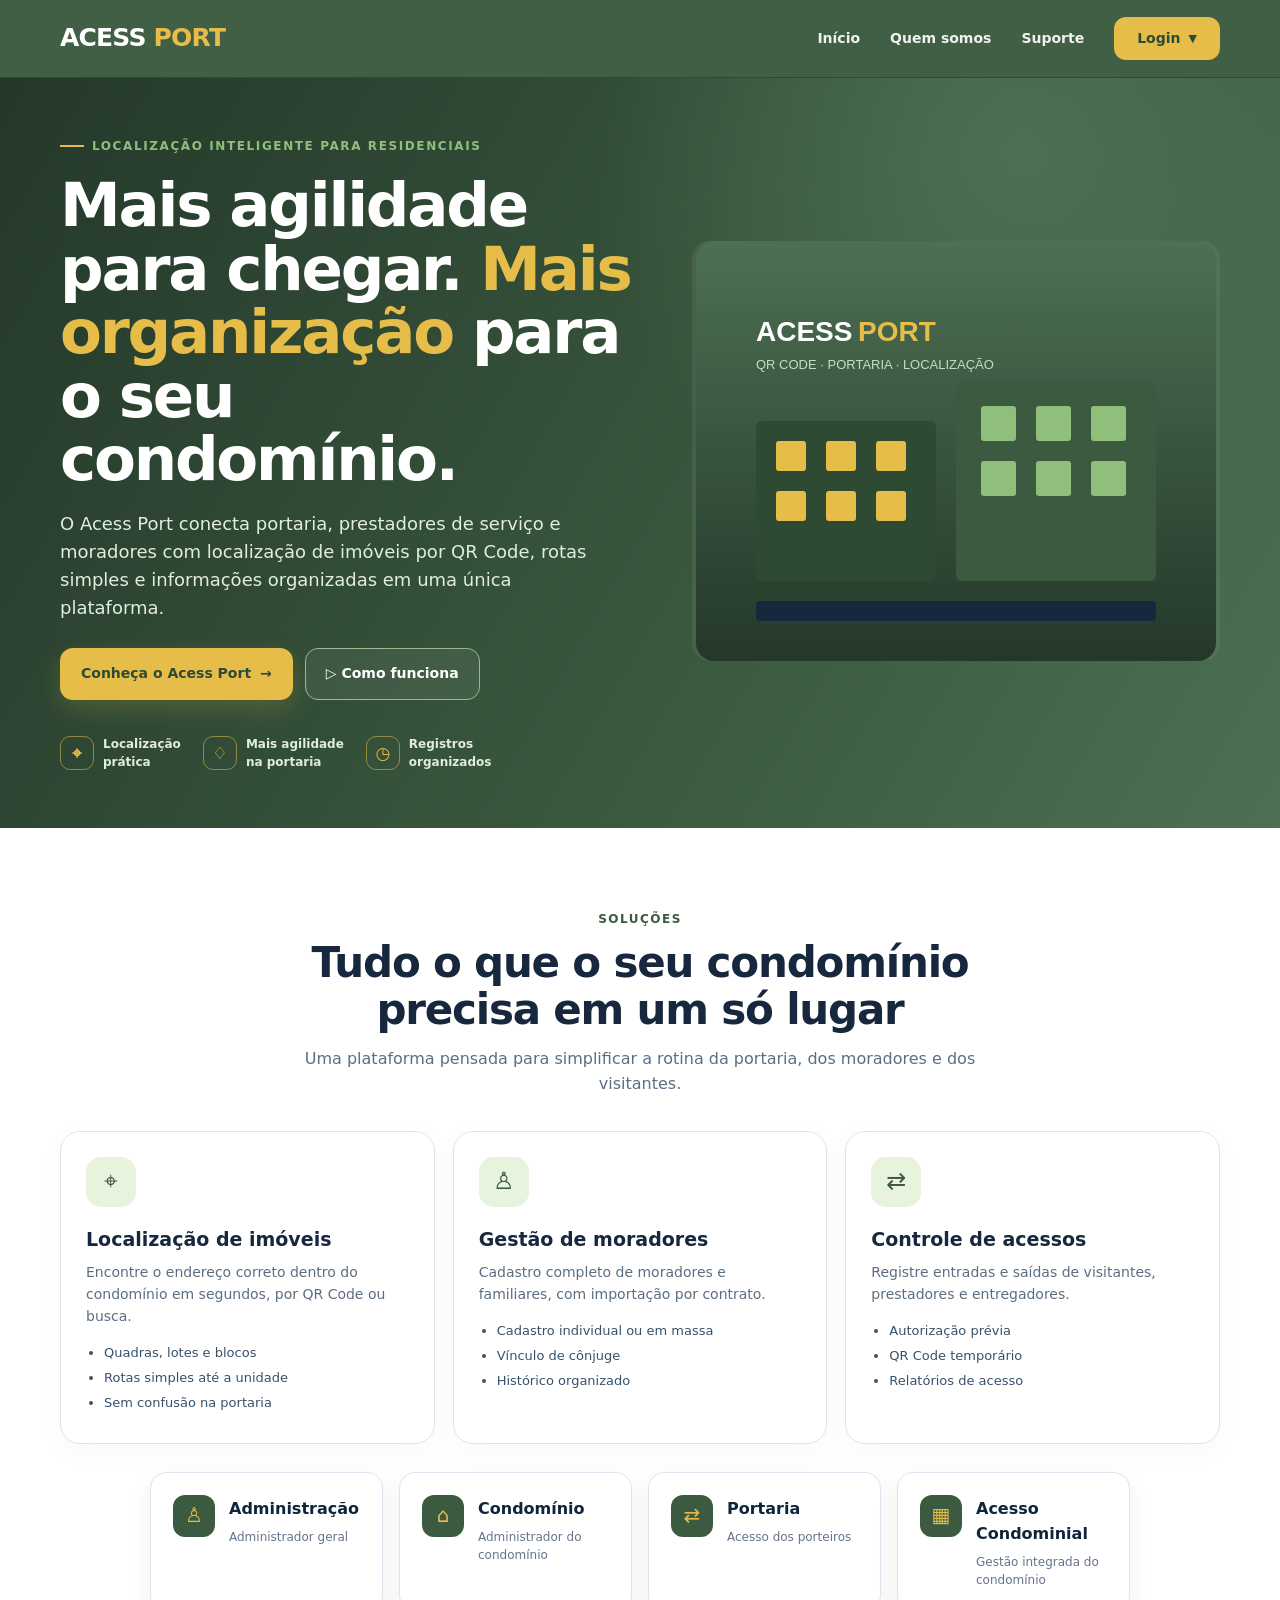
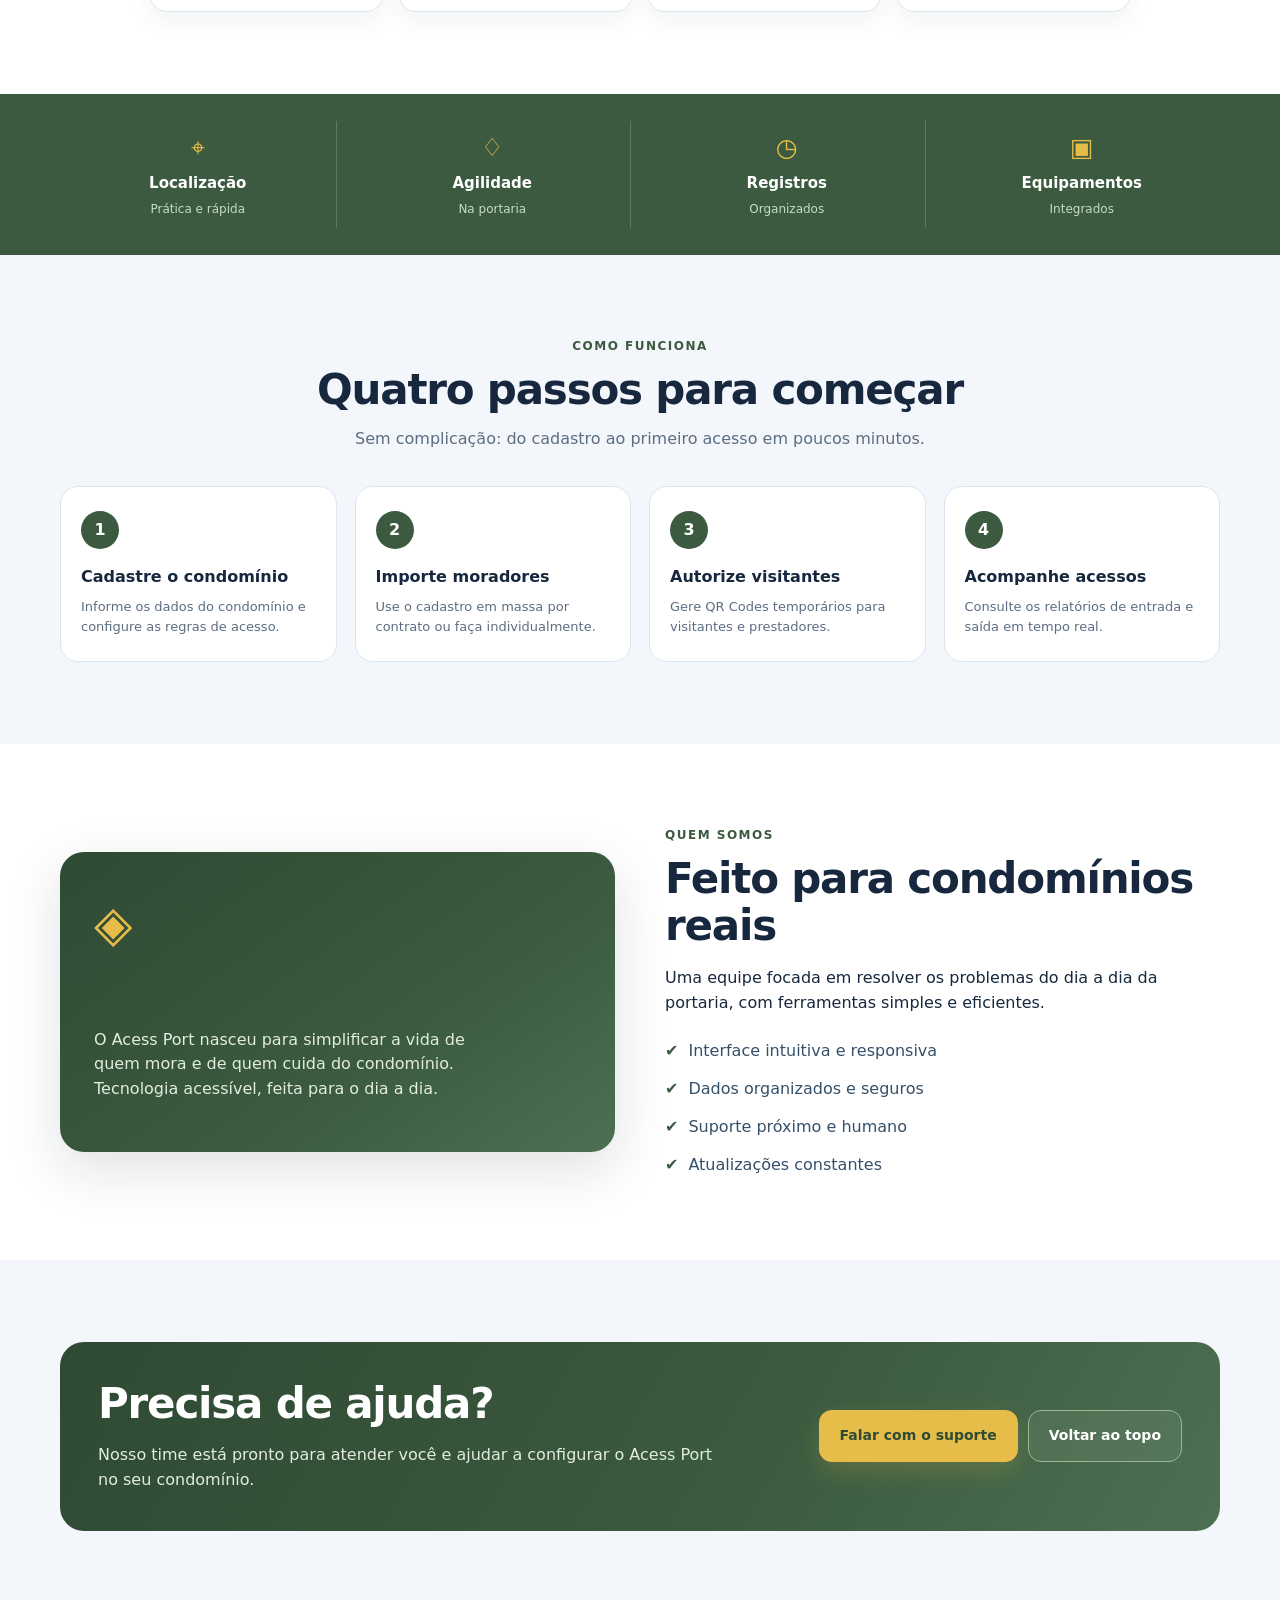
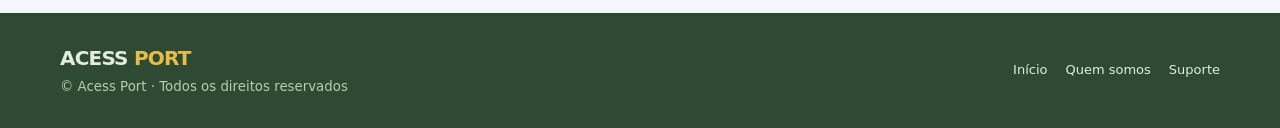
==== index.html @ 35e5c5c4 "Add index.html for Acess Port website This commit adds a new HTML file for the Acess Port website, i" ====
<!doctype html>
<html lang="pt-BR">
<head>
<meta charset="utf-8">
<meta name="viewport" content="width=device-width, initial-scale=1">
<meta name="theme-color" content="#3b5a3f">
<meta name="description" content="Acess Port — localização inteligente para condomínios e residenciais. QR Code, portaria, localização de imóveis e relatórios de acesso.">
<title>Acess Port | Localização inteligente para condomínios</title>
<style>
:root{
  --shell:#3b5a3f;
  --shell-2:#2f4a33;
  --shell-3:#4d7052;
  --shell-soft:#c8dcc0;
  --gold:#e7bd4a;
  --gold-hover:#d4a832;
  --accent:#8fbf7a;
  --ink:#17283e;
  --muted:#5c6e82;
  --line:#dce5ef;
  --paper:#f3f6fb;
  --white:#fff;
  --shadow:0 18px 55px rgba(6,26,47,.13);
}
*{box-sizing:border-box}
html{scroll-behavior:smooth;scroll-padding-top:88px}
body{margin:0;font-family:Inter,ui-sans-serif,system-ui,-apple-system,BlinkMacSystemFont,"Segoe UI",sans-serif;color:var(--ink);background:#fff;line-height:1.55}
a{color:inherit;text-decoration:none}
.wrap{width:min(1160px,calc(100% - 40px));margin:auto}

/* TOPBAR */
.topbar{height:78px;position:sticky;top:0;z-index:20;background:rgba(59,90,63,.97);backdrop-filter:blur(12px);color:#fff;border-bottom:1px solid var(--shell-2)}
.nav{height:100%;display:flex;align-items:center;justify-content:space-between;gap:24px}
.brand{font-size:25px;font-weight:900;letter-spacing:-.8px;white-space:nowrap}
.brand span{color:var(--gold)}
.navlinks{display:flex;align-items:center;gap:30px;font-size:14px;font-weight:700}
.navlinks a{opacity:.92}
.navlinks a:hover{color:var(--gold)}
.navlinks .login{background:var(--gold);color:var(--shell-2);padding:11px 23px;border-radius:12px;opacity:1;border:0;cursor:pointer;font:inherit;font-weight:800}
.navlinks .login:hover{background:var(--gold-hover)}
.menu-toggle{display:none;background:transparent;border:1px solid #ffffff55;color:#fff;border-radius:10px;padding:8px 12px;font-size:20px}

/* HERO */
.hero{background:radial-gradient(circle at 80% 10%,#4d7052 0,transparent 35%),linear-gradient(120deg,#24382a,var(--shell) 62%,#4d7052);color:#fff;overflow:hidden;position:relative}
.hero-grid{min-height:590px;display:grid;grid-template-columns:1fr .9fr;align-items:center;gap:46px;padding-top:52px;padding-bottom:56px}
.eyebrow{display:inline-flex;align-items:center;gap:8px;color:var(--accent);font-weight:800;font-size:12px;letter-spacing:1.6px;text-transform:uppercase}
.eyebrow:before{content:"";width:24px;height:2px;background:var(--gold)}
h1{font-size:clamp(38px,5vw,61px);line-height:1.04;letter-spacing:-2.2px;margin:18px 0 20px;max-width:650px}
h1 em{font-style:normal;color:var(--gold)}
.hero p{font-size:18px;color:#e2eddd;max-width:540px;margin:0 0 26px}
.actions{display:flex;gap:12px;flex-wrap:wrap}
.btn{display:inline-flex;align-items:center;justify-content:center;gap:9px;border-radius:13px;padding:14px 20px;font-weight:800;font-size:14px;border:1px solid transparent;transition:.2s}
.btn:hover{transform:translateY(-2px)}
.btn-gold{background:var(--gold);color:var(--shell-2);box-shadow:0 9px 24px #e7bd4a30}
.btn-gold:hover{background:var(--gold-hover)}
.btn-outline{border-color:#9bb890;color:#fff;background:#ffffff10}
.btn-outline:hover{background:#ffffff20}
.hero-points{display:flex;gap:22px;margin-top:35px;flex-wrap:wrap}
.point{display:flex;align-items:center;gap:9px;color:#e2eddd;font-size:12px;font-weight:650}
.point-icon{width:34px;height:34px;display:grid;place-items:center;border:1px solid #e7bd4a88;border-radius:10px;color:var(--gold);font-size:17px}
.hero-art{position:relative}
.preview-frame{border:0;padding:0;border-radius:18px;background:#ffffff10;overflow:hidden;display:grid;place-items:center;min-height:420px}
.preview-frame svg{width:100%;max-width:520px;height:auto;display:block}

/* SEÇÕES */
.section{padding:82px 0}
.section-soft{background:var(--paper)}
.section-head{max-width:690px;margin-bottom:34px}
.section-head.center{text-align:center;margin-left:auto;margin-right:auto}
.kicker{font-size:12px;letter-spacing:1.5px;text-transform:uppercase;font-weight:850;color:var(--shell)}
h2{font-size:clamp(29px,3.5vw,42px);line-height:1.13;letter-spacing:-1.2px;margin:10px 0 14px}
.section-head p{color:var(--muted);font-size:16px;margin:0}

/* SOLUÇÕES */
.solutions{display:grid;grid-template-columns:repeat(3,1fr);gap:18px}
.solution{border:1px solid var(--line);background:#fff;border-radius:20px;padding:25px;box-shadow:0 8px 28px #112e4b08;transition:.2s}
.solution:hover{transform:translateY(-4px);box-shadow:0 18px 55px #3b5a3f26}
.solution-icon{height:50px;width:50px;border-radius:15px;background:#e7f3dc;color:var(--shell);display:grid;place-items:center;font-size:24px;margin-bottom:18px}
.solution h3{font-size:19px;margin:0 0 8px}
.solution p{font-size:14px;color:var(--muted);margin:0}
.solution ul{padding-left:18px;margin:15px 0 0;color:#38516a;font-size:13px}
.solution li{margin:5px 0}

/* FAIXA */
.band{background:var(--shell);color:#fff;padding:27px 0}
.band-grid{display:grid;grid-template-columns:repeat(4,1fr);gap:18px}
.band-item{text-align:center;padding:8px 12px;border-right:1px solid #ffffff30}
.band-item:last-child{border:0}
.band-item strong{display:block;font-size:15px;margin-top:5px}
.band-item span{font-size:12px;color:var(--shell-soft)}
.band-icon{font-size:25px;color:var(--gold)}

/* PASSOS */
.steps{display:grid;grid-template-columns:repeat(4,1fr);gap:18px}
.step{position:relative;padding:24px 20px;border:1px solid var(--line);border-radius:18px;background:#fff}
.num{height:38px;width:38px;border-radius:50%;display:grid;place-items:center;background:var(--shell);color:#fff;font-weight:900;margin-bottom:16px}
.step h3{font-size:16px;margin:0 0 7px}
.step p{font-size:13px;color:var(--muted);margin:0}

/* QUEM SOMOS */
.about-grid{display:grid;grid-template-columns:1fr 1fr;align-items:center;gap:50px}
.about-panel{border-radius:24px;padding:34px;background:linear-gradient(145deg,var(--shell-2),var(--shell) 60%,#4d7052);color:#fff;min-height:300px;display:flex;flex-direction:column;justify-content:space-between;box-shadow:var(--shadow)}
.about-panel .bigmark{font-size:50px;color:var(--gold)}
.about-panel p{color:#e2eddd;max-width:420px}
.check-list{list-style:none;padding:0;margin:24px 0 0;display:grid;gap:13px}
.check-list li{display:flex;gap:10px;align-items:flex-start;color:#36506a}
.check{color:var(--shell);font-weight:900}

/* SUPORTE */
.support-box{background:linear-gradient(120deg,var(--shell-2),var(--shell) 60%,#4d7052);border-radius:24px;padding:38px;color:#fff;display:flex;align-items:center;justify-content:space-between;gap:28px}
.support-box h2{margin-top:0}
.support-box p{color:#e2eddd;max-width:630px;margin-bottom:0}
.support-actions{display:flex;gap:10px;flex-wrap:wrap}

/* FOOTER */
.footer{background:var(--shell-2);color:#e2eddd;padding:30px 0}
.footer-inner{display:flex;align-items:center;justify-content:space-between;gap:20px}
.footer small{color:#b9ccb1}
.footer-links{display:flex;gap:18px;font-size:13px}

/* MENU LOGIN */
.nav-login{position:relative;display:flex;align-items:center}
.navlinks .login{display:inline-flex;align-items:center;gap:8px}
.login-caret{font-size:11px;transition:transform .18s ease}
.nav-login.open .login-caret{transform:rotate(180deg)}
.login-menu{display:none;position:absolute;top:calc(100% + 12px);right:0;width:250px;padding:8px;background:#fff;border:1px solid #dce5ef;border-radius:14px;box-shadow:0 18px 45px rgba(0,0,0,.2);z-index:1000}
.nav-login.open .login-menu{display:block}
.login-menu a{display:flex;align-items:center;gap:12px;padding:13px 12px;border-radius:9px;color:#10243a!important;opacity:1!important;white-space:nowrap}
.login-menu a:hover{background:#eef3ea;color:var(--shell)!important}
.login-menu .menu-symbol{display:inline-flex;align-items:center;justify-content:center;width:32px;height:32px;flex:0 0 32px;border-radius:9px;background:var(--shell);color:var(--gold);font-size:16px}
.login-menu small{display:block;color:#68788b;font-size:11px;font-weight:500;margin-top:2px}

/* OPÇÕES DE ACESSO */
.access-options{display:grid;grid-template-columns:repeat(4,minmax(0,1fr));gap:16px;margin:28px auto 0;max-width:980px;text-align:left}
.access-option{display:flex;align-items:flex-start;gap:14px;padding:22px;border:1px solid #dce5ef;border-radius:16px;background:#fff;box-shadow:0 8px 24px rgba(16,36,58,.06);color:#10243a;transition:transform .18s ease,box-shadow .18s ease}
.access-option:hover{transform:translateY(-3px);box-shadow:0 14px 30px #3b5a3f1f}
.access-option .menu-symbol{display:inline-flex;align-items:center;justify-content:center;width:42px;height:42px;flex:0 0 42px;border-radius:12px;background:var(--shell);color:var(--gold);font-size:20px}
.access-option strong{display:block;font-size:16px;margin:2px 0 6px}
.access-option small{display:block;color:#64748b;line-height:1.5;font-size:12px}

/* RESPONSIVO */
@media(max-width:900px){
  .hero-grid{grid-template-columns:1fr .8fr;gap:24px}
  .hero-points{gap:12px}
  .solutions{grid-template-columns:repeat(2,1fr)}
  .steps{grid-template-columns:repeat(2,1fr)}
  .about-grid{gap:25px}
  .band-grid{grid-template-columns:repeat(2,1fr)}
  .band-item:nth-child(2){border:0}
  .access-options{grid-template-columns:repeat(2,minmax(0,1fr))}
}
@media(max-width:760px){
  .nav-login{width:100%;display:block}
  .navlinks .login{width:100%;justify-content:space-between}
  .login-menu{position:static;width:100%;margin-top:8px;box-shadow:none}
  .access-options{grid-template-columns:1fr}
  .access-option{padding:17px}
}
@media(max-width:680px){
  .wrap{width:min(100% - 28px,1160px)}
  .topbar{height:68px}
  .brand{font-size:22px}
  .menu-toggle{display:block}
  .navlinks{display:none;position:absolute;left:0;right:0;top:68px;padding:18px 20px 22px;background:var(--shell-2);flex-direction:column;align-items:stretch;gap:0;border-top:1px solid #ffffff20}
  .navlinks.open{display:flex}
  .navlinks a{padding:13px 8px}
  .navlinks .login{text-align:center;margin-top:8px}
  .hero-grid{grid-template-columns:1fr;padding-top:52px;padding-bottom:42px}
  .hero h1{font-size:42px;letter-spacing:-1.5px}
  .hero p{font-size:16px}
  .hero-art{margin:6px 10px 0}
  .preview-frame{min-height:280px}
  .section{padding:58px 0}
  .solutions,.steps,.about-grid{grid-template-columns:1fr}
  .band-grid{gap:12px}
  .band-item{border-right:0;border-bottom:1px solid #ffffff25;padding-bottom:16px}
  .band-item:nth-child(3),.band-item:nth-child(4){border-bottom:0}
  .support-box{padding:27px;align-items:flex-start;flex-direction:column}
  .footer-inner{align-items:flex-start;flex-direction:column}
  .actions .btn{width:100%}
}
</style>
</head>
<body>

<header class="topbar">
  <div class="wrap nav">
    <a class="brand" href="#inicio" aria-label="Acess Port início">ACESS <span>PORT</span></a>
    <button class="menu-toggle" aria-label="Abrir menu" aria-expanded="false" id="menuToggle">☰</button>
    <nav class="navlinks" id="navLinks">
      <a href="#inicio">Início</a>
      <a href="#quem-somos">Quem somos</a>
      <a href="#suporte">Suporte</a>
      <div class="nav-login" id="navLogin">
        <button class="login" type="button" id="loginToggle" aria-expanded="false" aria-controls="loginMenu">Login <span class="login-caret">▼</span></button>
        <div class="login-menu" id="loginMenu">
          <a href="login.html?perfil=admin">
            <span class="menu-symbol">♙</span>
            <span><strong>Administração</strong><small>Administrador geral</small></span>
          </a>
          <a href="login.html?perfil=condominio">
            <span class="menu-symbol">⌂</span>
            <span><strong>Condomínio</strong><small>Administrador do condomínio</small></span>
          </a>
          <a href="login.html?perfil=portaria">
            <span class="menu-symbol">⇄</span>
            <span><strong>Portaria</strong><small>Acesso dos porteiros</small></span>
          </a>
          <a href="login.html?perfil=integrado">
            <span class="menu-symbol">▦</span>
            <span><strong>Acesso Condominial</strong><small>Gestão integrada do condomínio</small></span>
          </a>
        </div>
      </div>
    </nav>
  </div>
</header>

<main>
<section class="hero" id="inicio">
  <div class="wrap hero-grid">
    <div>
      <div class="eyebrow">Localização inteligente para residenciais</div>
      <h1>Mais agilidade para chegar. <em>Mais organização</em> para o seu condomínio.</h1>
      <p>O Acess Port conecta portaria, prestadores de serviço e moradores com localização de imóveis por QR Code, rotas simples e informações organizadas em uma única plataforma.</p>
      <div class="actions">
        <a class="btn btn-gold" href="#solucoes">Conheça o Acess Port <span>→</span></a>
        <a class="btn btn-outline" href="#como-funciona">▷ Como funciona</a>
      </div>
      <div class="hero-points">
        <div class="point"><span class="point-icon">⌖</span><span>Localização<br>prática</span></div>
        <div class="point"><span class="point-icon">♢</span><span>Mais agilidade<br>na portaria</span></div>
        <div class="point"><span class="point-icon">◷</span><span>Registros<br>organizados</span></div>
      </div>
    </div>
    <div class="hero-art">
      <div class="preview-frame">
        <!-- Placeholder SVG: substitua por sua imagem base64 se quiser -->
        <svg viewBox="0 0 520 420" xmlns="http://www.w3.org/2000/svg" role="img" aria-label="Ilustração Acess Port">
          <defs>
            <linearGradient id="bg" x1="0" y1="0" x2="0" y2="1">
              <stop offset="0" stop-color="#4d7052"/>
              <stop offset="1" stop-color="#24382a"/>
            </linearGradient>
          </defs>
          <rect width="520" height="420" fill="url(#bg)" rx="18"/>
          <rect x="60" y="180" width="180" height="160" fill="#2f4a33" rx="6"/>
          <rect x="260" y="140" width="200" height="200" fill="#3b5a3f" rx="6"/>
          <g fill="#e7bd4a">
            <rect x="80" y="200" width="30" height="30" rx="3"/>
            <rect x="130" y="200" width="30" height="30" rx="3"/>
            <rect x="180" y="200" width="30" height="30" rx="3"/>
            <rect x="80" y="250" width="30" height="30" rx="3"/>
            <rect x="130" y="250" width="30" height="30" rx="3"/>
            <rect x="180" y="250" width="30" height="30" rx="3"/>
          </g>
          <g fill="#8fbf7a">
            <rect x="285" y="165" width="35" height="35" rx="3"/>
            <rect x="340" y="165" width="35" height="35" rx="3"/>
            <rect x="395" y="165" width="35" height="35" rx="3"/>
            <rect x="285" y="220" width="35" height="35" rx="3"/>
            <rect x="340" y="220" width="35" height="35" rx="3"/>
            <rect x="395" y="220" width="35" height="35" rx="3"/>
          </g>
          <rect x="60" y="360" width="400" height="20" fill="#17283e" rx="4"/>
          <text x="60" y="100" font-family="Arial,sans-serif" font-size="28" font-weight="900" fill="#fff">ACESS</text>
          <text x="162" y="100" font-family="Arial,sans-serif" font-size="28" font-weight="900" fill="#e7bd4a">PORT</text>
          <text x="60" y="128" font-family="Arial,sans-serif" font-size="13" fill="#c8dcc0">QR CODE · PORTARIA · LOCALIZAÇÃO</text>
        </svg>
      </div>
    </div>
  </div>
</section>

<section class="section" id="solucoes">
  <div class="wrap">
    <div class="section-head center">
      <div class="kicker">Soluções</div>
      <h2>Tudo o que o seu condomínio precisa em um só lugar</h2>
      <p>Uma plataforma pensada para simplificar a rotina da portaria, dos moradores e dos visitantes.</p>
    </div>
    <div class="solutions">
      <div class="solution">
        <div class="solution-icon">⌖</div>
        <h3>Localização de imóveis</h3>
        <p>Encontre o endereço correto dentro do condomínio em segundos, por QR Code ou busca.</p>
        <ul>
          <li>Quadras, lotes e blocos</li>
          <li>Rotas simples até a unidade</li>
          <li>Sem confusão na portaria</li>
        </ul>
      </div>
      <div class="solution">
        <div class="solution-icon">♙</div>
        <h3>Gestão de moradores</h3>
        <p>Cadastro completo de moradores e familiares, com importação por contrato.</p>
        <ul>
          <li>Cadastro individual ou em massa</li>
          <li>Vínculo de cônjuge</li>
          <li>Histórico organizado</li>
        </ul>
      </div>
      <div class="solution">
        <div class="solution-icon">⇄</div>
        <h3>Controle de acessos</h3>
        <p>Registre entradas e saídas de visitantes, prestadores e entregadores.</p>
        <ul>
          <li>Autorização prévia</li>
          <li>QR Code temporário</li>
          <li>Relatórios de acesso</li>
        </ul>
      </div>
    </div>
    <div class="access-options">
      <a class="access-option" href="login.html?perfil=admin">
        <span class="menu-symbol">♙</span>
        <span><strong>Administração</strong><small>Administrador geral</small></span>
      </a>
      <a class="access-option" href="login.html?perfil=condominio">
        <span class="menu-symbol">⌂</span>
        <span><strong>Condomínio</strong><small>Administrador do condomínio</small></span>
      </a>
      <a class="access-option" href="login.html?perfil=portaria">
        <span class="menu-symbol">⇄</span>
        <span><strong>Portaria</strong><small>Acesso dos porteiros</small></span>
      </a>
      <a class="access-option" href="login.html?perfil=integrado">
        <span class="menu-symbol">▦</span>
        <span><strong>Acesso Condominial</strong><small>Gestão integrada do condomínio</small></span>
      </a>
    </div>
  </div>
</section>

<section class="band">
  <div class="wrap band-grid">
    <div class="band-item"><div class="band-icon">⌖</div><strong>Localização</strong><span>Prática e rápida</span></div>
    <div class="band-item"><div class="band-icon">♢</div><strong>Agilidade</strong><span>Na portaria</span></div>
    <div class="band-item"><div class="band-icon">◷</div><strong>Registros</strong><span>Organizados</span></div>
    <div class="band-item"><div class="band-icon">▣</div><strong>Equipamentos</strong><span>Integrados</span></div>
  </div>
</section>

<section class="section section-soft" id="como-funciona">
  <div class="wrap">
    <div class="section-head center">
      <div class="kicker">Como funciona</div>
      <h2>Quatro passos para começar</h2>
      <p>Sem complicação: do cadastro ao primeiro acesso em poucos minutos.</p>
    </div>
    <div class="steps">
      <div class="step"><div class="num">1</div><h3>Cadastre o condomínio</h3><p>Informe os dados do condomínio e configure as regras de acesso.</p></div>
      <div class="step"><div class="num">2</div><h3>Importe moradores</h3><p>Use o cadastro em massa por contrato ou faça individualmente.</p></div>
      <div class="step"><div class="num">3</div><h3>Autorize visitantes</h3><p>Gere QR Codes temporários para visitantes e prestadores.</p></div>
      <div class="step"><div class="num">4</div><h3>Acompanhe acessos</h3><p>Consulte os relatórios de entrada e saída em tempo real.</p></div>
    </div>
  </div>
</section>

<section class="section" id="quem-somos">
  <div class="wrap about-grid">
    <div class="about-panel">
      <div class="bigmark">◈</div>
      <p>O Acess Port nasceu para simplificar a vida de quem mora e de quem cuida do condomínio. Tecnologia acessível, feita para o dia a dia.</p>
    </div>
    <div>
      <div class="kicker">Quem somos</div>
      <h2>Feito para condomínios reais</h2>
      <p class="muted">Uma equipe focada em resolver os problemas do dia a dia da portaria, com ferramentas simples e eficientes.</p>
      <ul class="check-list">
        <li><span class="check">✔</span> Interface intuitiva e responsiva</li>
        <li><span class="check">✔</span> Dados organizados e seguros</li>
        <li><span class="check">✔</span> Suporte próximo e humano</li>
        <li><span class="check">✔</span> Atualizações constantes</li>
      </ul>
    </div>
  </div>
</section>

<section class="section section-soft" id="suporte">
  <div class="wrap">
    <div class="support-box">
      <div>
        <h2>Precisa de ajuda?</h2>
        <p>Nosso time está pronto para atender você e ajudar a configurar o Acess Port no seu condomínio.</p>
      </div>
      <div class="support-actions">
        <a class="btn btn-gold" href="mailto:suporte@acessport.com.br">Falar com o suporte</a>
        <a class="btn btn-outline" href="#inicio">Voltar ao topo</a>
      </div>
    </div>
  </div>
</section>
</main>

<footer class="footer">
  <div class="wrap footer-inner">
    <div>
      <div class="brand" style="font-size:20px">ACESS <span>PORT</span></div>
      <small>© Acess Port · Todos os direitos reservados</small>
    </div>
    <div class="footer-links">
      <a href="#inicio">Início</a>
      <a href="#quem-somos">Quem somos</a>
      <a href="#suporte">Suporte</a>
    </div>
  </div>
</footer>

<script>
/* Menu mobile */
const menuToggle = document.getElementById("menuToggle");
const navLinks = document.getElementById("navLinks");
menuToggle.addEventListener("click", () => {
  const open = navLinks.classList.toggle("open");
  menuToggle.setAttribute("aria-expanded", String(open));
});

/* Dropdown Login */
const navLogin = document.getElementById("navLogin");
const loginToggle = document.getElementById("loginToggle");
loginToggle.addEventListener("click", (e) => {
  e.stopPropagation();
  const open = navLogin.classList.toggle("open");
  loginToggle.setAttribute("aria-expanded", String(open));
});
document.addEventListener("click", (e) => {
  if (!navLogin.contains(e.target)) {
    navLogin.classList.remove("open");
    loginToggle.setAttribute("aria-expanded", "false");
  }
});
</script>
</body>
</html>
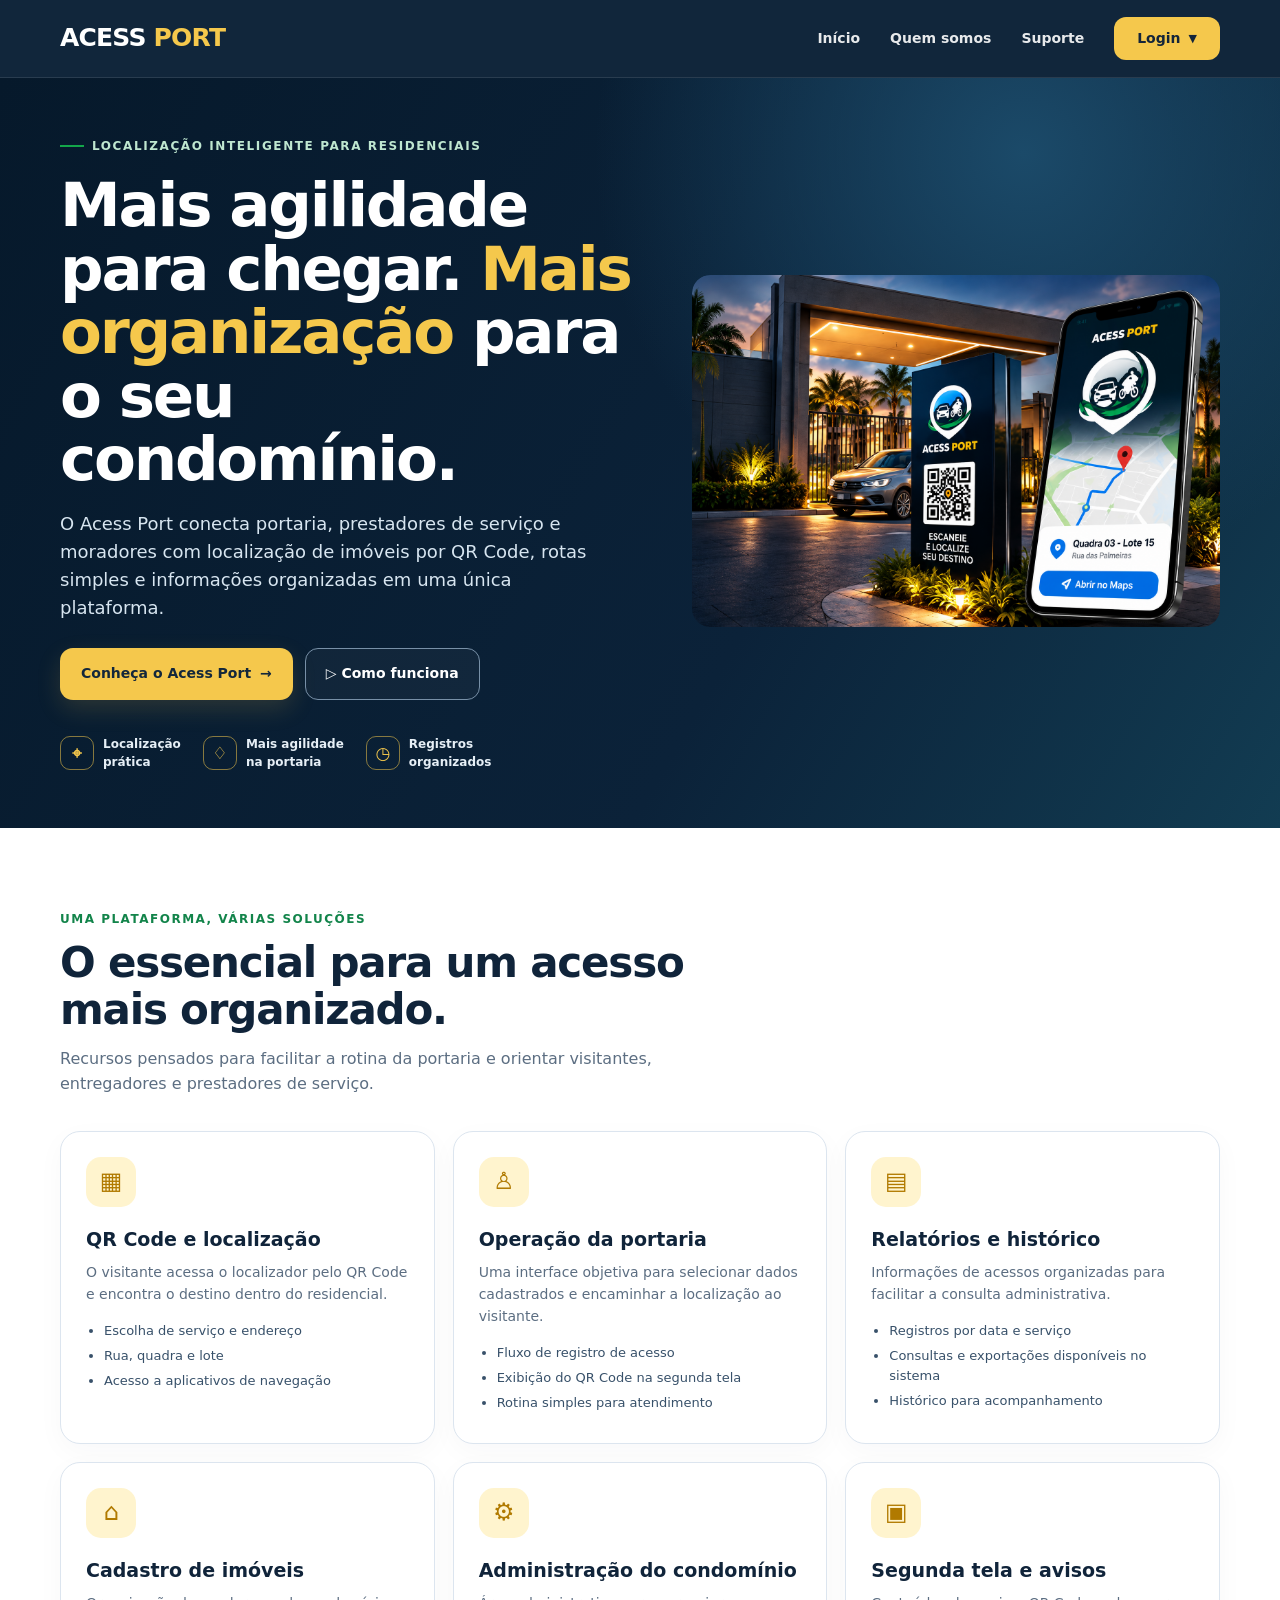
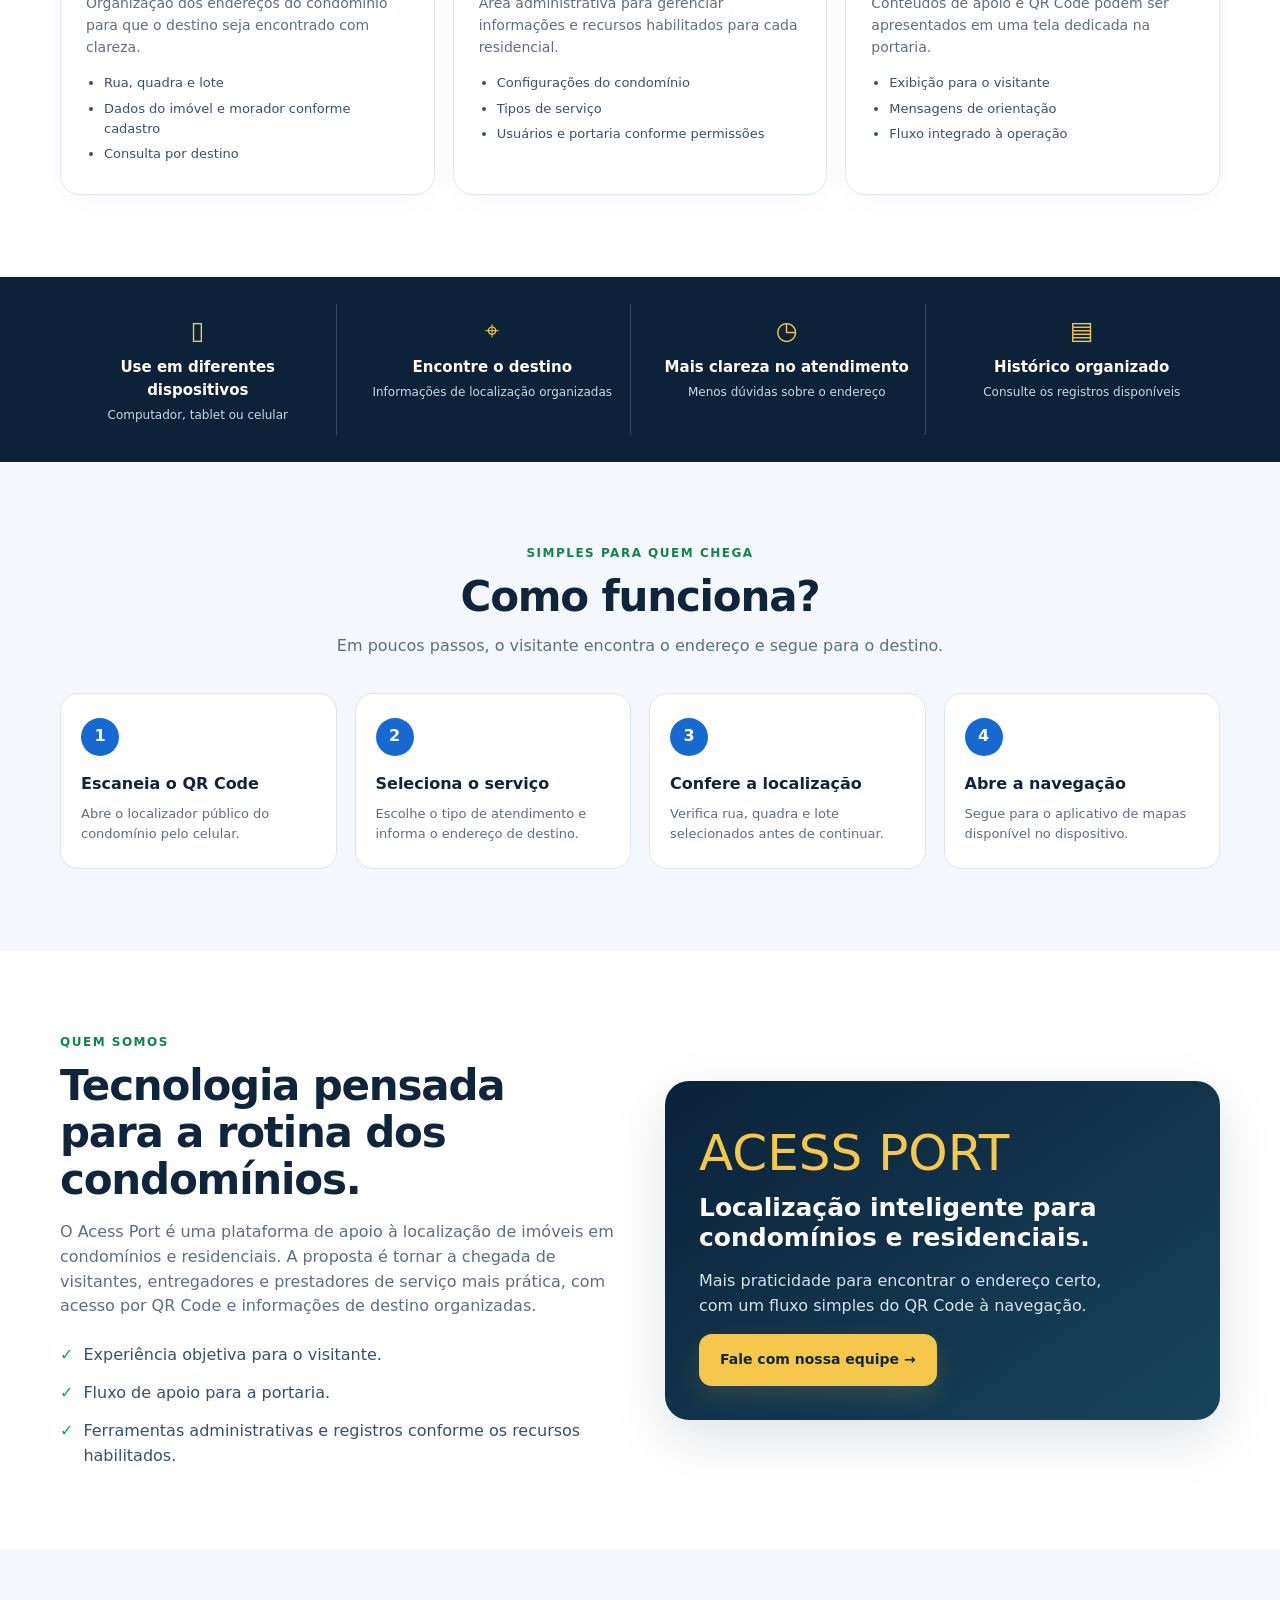
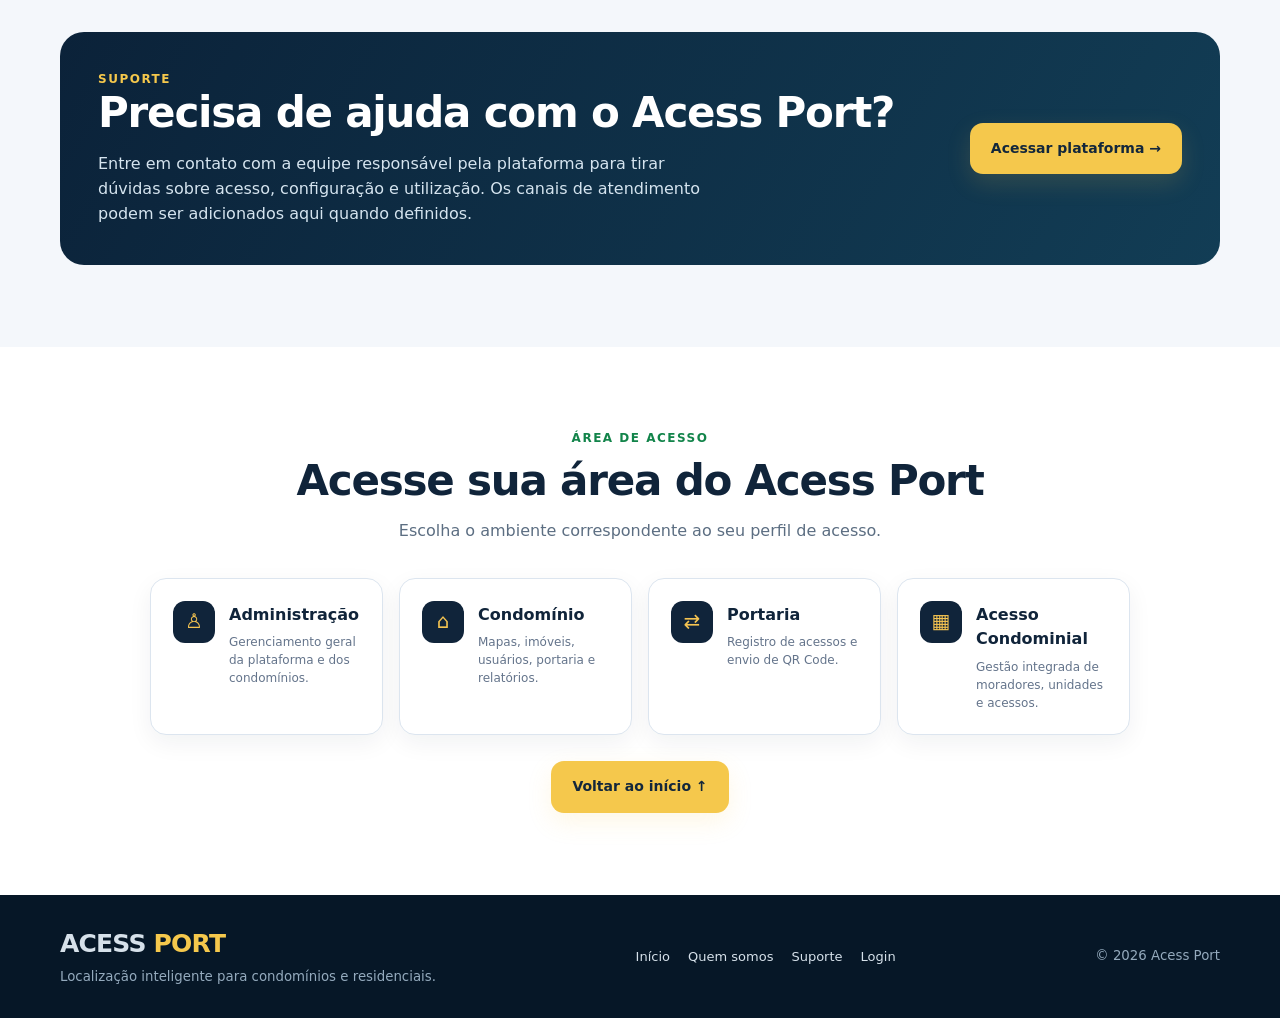
==== commit 58e671a2: "Update index.html" ====
--- a/index.html
+++ b/index.html
@@ -1,435 +1,53 @@
 <!doctype html>
 <html lang="pt-BR">
 <head>
-<meta charset="utf-8">
-<meta name="viewport" content="width=device-width, initial-scale=1">
-<meta name="theme-color" content="#3b5a3f">
-<meta name="description" content="Acess Port — localização inteligente para condomínios e residenciais. QR Code, portaria, localização de imóveis e relatórios de acesso.">
+<meta charset="utf-8"><meta name="viewport" content="width=device-width, initial-scale=1">
+<meta name="theme-color" content="#0b2239"><meta name="description" content="Acess Port — localização inteligente para condomínios e residenciais. QR Code, portaria, localização de imóveis e relatórios de acesso.">
 <title>Acess Port | Localização inteligente para condomínios</title>
 <style>
-:root{
-  --shell:#3b5a3f;
-  --shell-2:#2f4a33;
-  --shell-3:#4d7052;
-  --shell-soft:#c8dcc0;
-  --gold:#e7bd4a;
-  --gold-hover:#d4a832;
-  --accent:#8fbf7a;
-  --ink:#17283e;
-  --muted:#5c6e82;
-  --line:#dce5ef;
-  --paper:#f3f6fb;
-  --white:#fff;
-  --shadow:0 18px 55px rgba(6,26,47,.13);
-}
-*{box-sizing:border-box}
-html{scroll-behavior:smooth;scroll-padding-top:88px}
-body{margin:0;font-family:Inter,ui-sans-serif,system-ui,-apple-system,BlinkMacSystemFont,"Segoe UI",sans-serif;color:var(--ink);background:#fff;line-height:1.55}
-a{color:inherit;text-decoration:none}
-.wrap{width:min(1160px,calc(100% - 40px));margin:auto}
+:root{--navy:#0b2239;--navy2:#123652;--blue:#1769d2;--green:#13a64a;--gold:#f5c84c;--ink:#10243a;--muted:#5c6e82;--line:#dce5ef;--paper:#f4f7fb;--white:#fff;--shadow:0 18px 55px rgba(6,26,47,.13)}
+*{box-sizing:border-box}html{scroll-behavior:smooth;scroll-padding-top:88px}body{margin:0;font-family:Inter,ui-sans-serif,system-ui,-apple-system,BlinkMacSystemFont,"Segoe UI",sans-serif;color:var(--ink);background:#fff;line-height:1.55}a{color:inherit;text-decoration:none}.wrap{width:min(1160px,calc(100% - 40px));margin:auto}.topbar{height:78px;position:sticky;top:0;z-index:20;background:rgba(8,30,51,.96);backdrop-filter:blur(12px);color:white;border-bottom:1px solid rgba(255,255,255,.1)}.nav{height:100%;display:flex;align-items:center;justify-content:space-between;gap:24px}.brand{font-size:25px;font-weight:900;letter-spacing:-.8px;white-space:nowrap}.brand span{color:var(--gold)}.navlinks{display:flex;align-items:center;gap:30px;font-size:14px;font-weight:700}.navlinks a{opacity:.9}.navlinks a:hover{color:var(--gold)}.navlinks .login{background:var(--gold);color:#14253a;padding:11px 23px;border-radius:12px;opacity:1}.menu-toggle{display:none;background:transparent;border:1px solid #496178;color:#fff;border-radius:10px;padding:8px 12px;font-size:20px}
+.hero{background:radial-gradient(circle at 80% 10%,#1b4a69 0,transparent 35%),linear-gradient(120deg,#06192b,#0b2239 62%,#123c52);color:white;overflow:hidden;position:relative}.hero-grid{min-height:590px;display:grid;grid-template-columns:1fr .9fr;align-items:center;gap:46px;padding-top:52px;padding-bottom:56px}.eyebrow{display:inline-flex;align-items:center;gap:8px;color:#bfe7d0;font-weight:800;font-size:12px;letter-spacing:1.6px;text-transform:uppercase}.eyebrow:before{content:"";width:24px;height:2px;background:var(--green)}h1{font-size:clamp(38px,5vw,61px);line-height:1.04;letter-spacing:-2.2px;margin:18px 0 20px;max-width:650px}h1 em{font-style:normal;color:var(--gold)}.hero p{font-size:18px;color:#d7e5f0;max-width:540px;margin:0 0 26px}.actions{display:flex;gap:12px;flex-wrap:wrap}.btn{display:inline-flex;align-items:center;justify-content:center;gap:9px;border-radius:13px;padding:14px 20px;font-weight:800;font-size:14px;border:1px solid transparent;transition:.2s}.btn:hover{transform:translateY(-2px)}.btn-gold{background:var(--gold);color:#13273b;box-shadow:0 9px 24px #f5c84c25}.btn-outline{border-color:#7890a7;color:white;background:#ffffff08}.hero-points{display:flex;gap:22px;margin-top:35px;flex-wrap:wrap}.point{display:flex;align-items:center;gap:9px;color:#e6eff6;font-size:12px;font-weight:650}.point-icon{width:34px;height:34px;display:grid;place-items:center;border:1px solid #f5c84c88;border-radius:10px;color:var(--gold);font-size:17px}.hero-art{position:relative}.preview-frame{border:0;padding:0;border-radius:18px;background:transparent;box-shadow:none;transform:none;overflow:hidden}.preview-frame img{width:100%;height:auto;max-height:520px;object-fit:contain;object-position:center;border-radius:18px;display:block}.floating-tag{display:none}.floating-tag b{display:grid;place-items:center;background:#e3f7e9;color:#12853b;width:34px;height:34px;border-radius:10px;font-size:19px}
+.section{padding:82px 0}.section-soft{background:var(--paper)}.section-head{max-width:690px;margin-bottom:34px}.section-head.center{text-align:center;margin-left:auto;margin-right:auto}.kicker{font-size:12px;letter-spacing:1.5px;text-transform:uppercase;font-weight:850;color:#12844a}h2{font-size:clamp(29px,3.5vw,42px);line-height:1.13;letter-spacing:-1.2px;margin:10px 0 14px} .section-head p{color:var(--muted);font-size:16px;margin:0}.solutions{display:grid;grid-template-columns:repeat(3,1fr);gap:18px}.solution{border:1px solid var(--line);background:#fff;border-radius:20px;padding:25px;box-shadow:0 8px 28px #112e4b08;transition:.2s}.solution:hover{transform:translateY(-4px);box-shadow:var(--shadow)}.solution-icon{height:50px;width:50px;border-radius:15px;background:#fff4ce;color:#b17a00;display:grid;place-items:center;font-size:24px;margin-bottom:18px}.solution h3{font-size:19px;margin:0 0 8px}.solution p{font-size:14px;color:var(--muted);margin:0}.solution ul{padding-left:18px;margin:15px 0 0;color:#38516a;font-size:13px}.solution li{margin:5px 0}
+.band{background:var(--navy);color:#fff;padding:27px 0}.band-grid{display:grid;grid-template-columns:repeat(4,1fr);gap:18px}.band-item{text-align:center;padding:8px 12px;border-right:1px solid #ffffff30}.band-item:last-child{border:0}.band-item strong{display:block;font-size:15px;margin-top:5px}.band-item span{font-size:12px;color:#c8d8e5}.band-icon{font-size:25px;color:var(--gold)}
+.steps{display:grid;grid-template-columns:repeat(4,1fr);gap:18px}.step{position:relative;padding:24px 20px;border:1px solid var(--line);border-radius:18px;background:#fff}.num{height:38px;width:38px;border-radius:50%;display:grid;place-items:center;background:var(--blue);color:white;font-weight:900;margin-bottom:16px}.step h3{font-size:16px;margin:0 0 7px}.step p{font-size:13px;color:var(--muted);margin:0}.about-grid{display:grid;grid-template-columns:1fr 1fr;align-items:center;gap:50px}.about-panel{border-radius:24px;padding:34px;background:linear-gradient(145deg,#0b2239,#17455c);color:white;min-height:300px;display:flex;flex-direction:column;justify-content:space-between;box-shadow:var(--shadow)}.about-panel .bigmark{font-size:50px;color:var(--gold)}.about-panel p{color:#d4e2ed;max-width:420px}.check-list{list-style:none;padding:0;margin:24px 0 0;display:grid;gap:13px}.check-list li{display:flex;gap:10px;align-items:flex-start;color:#36506a}.check{color:var(--green);font-weight:900}.support-box{background:linear-gradient(120deg,#0b2239,#123d55);border-radius:24px;padding:38px;color:#fff;display:flex;align-items:center;justify-content:space-between;gap:28px}.support-box h2{margin-top:0}.support-box p{color:#d5e4ef;max-width:630px;margin-bottom:0}.support-actions{display:flex;gap:10px;flex-wrap:wrap}.footer{background:#061727;color:#d6e1ea;padding:30px 0}.footer-inner{display:flex;align-items:center;justify-content:space-between;gap:20px}.footer small{color:#94aabd}.footer-links{display:flex;gap:18px;font-size:13px}
+@media(max-width:900px){.hero-grid{grid-template-columns:1fr .8fr;gap:24px}.preview-frame img{height:auto;max-height:420px}.hero-points{gap:12px}.solutions{grid-template-columns:repeat(2,1fr)}.steps{grid-template-columns:repeat(2,1fr)}.about-grid{gap:25px}.band-grid{grid-template-columns:repeat(2,1fr)}.band-item:nth-child(2){border:0}}
+@media(max-width:680px){.wrap{width:min(100% - 28px,1160px)}.topbar{height:68px}.brand{font-size:22px}.menu-toggle{display:block}.navlinks{display:none;position:absolute;left:0;right:0;top:68px;padding:18px 20px 22px;background:#081e33;flex-direction:column;align-items:stretch;gap:0;border-top:1px solid #ffffff20}.navlinks.open{display:flex}.navlinks a{padding:13px 8px}.navlinks .login{text-align:center;margin-top:8px}.hero-grid{grid-template-columns:1fr;padding-top:52px;padding-bottom:42px}.hero h1{font-size:42px;letter-spacing:-1.5px}.hero p{font-size:16px}.hero-art{margin:6px 10px 0}.preview-frame img{height:auto;max-height:360px;object-position:center}.floating-tag{left:-10px;bottom:15px}.section{padding:58px 0}.solutions,.steps,.about-grid{grid-template-columns:1fr}.band-grid{gap:12px}.band-item{border-right:0;border-bottom:1px solid #ffffff25;padding-bottom:16px}.band-item:nth-child(3),.band-item:nth-child(4){border-bottom:0}.support-box{padding:27px;align-items:flex-start;flex-direction:column}.footer-inner{align-items:flex-start;flex-direction:column}.actions .btn{width:100%}}
 
-/* TOPBAR */
-.topbar{height:78px;position:sticky;top:0;z-index:20;background:rgba(59,90,63,.97);backdrop-filter:blur(12px);color:#fff;border-bottom:1px solid var(--shell-2)}
-.nav{height:100%;display:flex;align-items:center;justify-content:space-between;gap:24px}
-.brand{font-size:25px;font-weight:900;letter-spacing:-.8px;white-space:nowrap}
-.brand span{color:var(--gold)}
-.navlinks{display:flex;align-items:center;gap:30px;font-size:14px;font-weight:700}
-.navlinks a{opacity:.92}
-.navlinks a:hover{color:var(--gold)}
-.navlinks .login{background:var(--gold);color:var(--shell-2);padding:11px 23px;border-radius:12px;opacity:1;border:0;cursor:pointer;font:inherit;font-weight:800}
-.navlinks .login:hover{background:var(--gold-hover)}
-.menu-toggle{display:none;background:transparent;border:1px solid #ffffff55;color:#fff;border-radius:10px;padding:8px 12px;font-size:20px}
-
-/* HERO */
-.hero{background:radial-gradient(circle at 80% 10%,#4d7052 0,transparent 35%),linear-gradient(120deg,#24382a,var(--shell) 62%,#4d7052);color:#fff;overflow:hidden;position:relative}
-.hero-grid{min-height:590px;display:grid;grid-template-columns:1fr .9fr;align-items:center;gap:46px;padding-top:52px;padding-bottom:56px}
-.eyebrow{display:inline-flex;align-items:center;gap:8px;color:var(--accent);font-weight:800;font-size:12px;letter-spacing:1.6px;text-transform:uppercase}
-.eyebrow:before{content:"";width:24px;height:2px;background:var(--gold)}
-h1{font-size:clamp(38px,5vw,61px);line-height:1.04;letter-spacing:-2.2px;margin:18px 0 20px;max-width:650px}
-h1 em{font-style:normal;color:var(--gold)}
-.hero p{font-size:18px;color:#e2eddd;max-width:540px;margin:0 0 26px}
-.actions{display:flex;gap:12px;flex-wrap:wrap}
-.btn{display:inline-flex;align-items:center;justify-content:center;gap:9px;border-radius:13px;padding:14px 20px;font-weight:800;font-size:14px;border:1px solid transparent;transition:.2s}
-.btn:hover{transform:translateY(-2px)}
-.btn-gold{background:var(--gold);color:var(--shell-2);box-shadow:0 9px 24px #e7bd4a30}
-.btn-gold:hover{background:var(--gold-hover)}
-.btn-outline{border-color:#9bb890;color:#fff;background:#ffffff10}
-.btn-outline:hover{background:#ffffff20}
-.hero-points{display:flex;gap:22px;margin-top:35px;flex-wrap:wrap}
-.point{display:flex;align-items:center;gap:9px;color:#e2eddd;font-size:12px;font-weight:650}
-.point-icon{width:34px;height:34px;display:grid;place-items:center;border:1px solid #e7bd4a88;border-radius:10px;color:var(--gold);font-size:17px}
-.hero-art{position:relative}
-.preview-frame{border:0;padding:0;border-radius:18px;background:#ffffff10;overflow:hidden;display:grid;place-items:center;min-height:420px}
-.preview-frame svg{width:100%;max-width:520px;height:auto;display:block}
-
-/* SEÇÕES */
-.section{padding:82px 0}
-.section-soft{background:var(--paper)}
-.section-head{max-width:690px;margin-bottom:34px}
-.section-head.center{text-align:center;margin-left:auto;margin-right:auto}
-.kicker{font-size:12px;letter-spacing:1.5px;text-transform:uppercase;font-weight:850;color:var(--shell)}
-h2{font-size:clamp(29px,3.5vw,42px);line-height:1.13;letter-spacing:-1.2px;margin:10px 0 14px}
-.section-head p{color:var(--muted);font-size:16px;margin:0}
-
-/* SOLUÇÕES */
-.solutions{display:grid;grid-template-columns:repeat(3,1fr);gap:18px}
-.solution{border:1px solid var(--line);background:#fff;border-radius:20px;padding:25px;box-shadow:0 8px 28px #112e4b08;transition:.2s}
-.solution:hover{transform:translateY(-4px);box-shadow:0 18px 55px #3b5a3f26}
-.solution-icon{height:50px;width:50px;border-radius:15px;background:#e7f3dc;color:var(--shell);display:grid;place-items:center;font-size:24px;margin-bottom:18px}
-.solution h3{font-size:19px;margin:0 0 8px}
-.solution p{font-size:14px;color:var(--muted);margin:0}
-.solution ul{padding-left:18px;margin:15px 0 0;color:#38516a;font-size:13px}
-.solution li{margin:5px 0}
-
-/* FAIXA */
-.band{background:var(--shell);color:#fff;padding:27px 0}
-.band-grid{display:grid;grid-template-columns:repeat(4,1fr);gap:18px}
-.band-item{text-align:center;padding:8px 12px;border-right:1px solid #ffffff30}
-.band-item:last-child{border:0}
-.band-item strong{display:block;font-size:15px;margin-top:5px}
-.band-item span{font-size:12px;color:var(--shell-soft)}
-.band-icon{font-size:25px;color:var(--gold)}
-
-/* PASSOS */
-.steps{display:grid;grid-template-columns:repeat(4,1fr);gap:18px}
-.step{position:relative;padding:24px 20px;border:1px solid var(--line);border-radius:18px;background:#fff}
-.num{height:38px;width:38px;border-radius:50%;display:grid;place-items:center;background:var(--shell);color:#fff;font-weight:900;margin-bottom:16px}
-.step h3{font-size:16px;margin:0 0 7px}
-.step p{font-size:13px;color:var(--muted);margin:0}
-
-/* QUEM SOMOS */
-.about-grid{display:grid;grid-template-columns:1fr 1fr;align-items:center;gap:50px}
-.about-panel{border-radius:24px;padding:34px;background:linear-gradient(145deg,var(--shell-2),var(--shell) 60%,#4d7052);color:#fff;min-height:300px;display:flex;flex-direction:column;justify-content:space-between;box-shadow:var(--shadow)}
-.about-panel .bigmark{font-size:50px;color:var(--gold)}
-.about-panel p{color:#e2eddd;max-width:420px}
-.check-list{list-style:none;padding:0;margin:24px 0 0;display:grid;gap:13px}
-.check-list li{display:flex;gap:10px;align-items:flex-start;color:#36506a}
-.check{color:var(--shell);font-weight:900}
-
-/* SUPORTE */
-.support-box{background:linear-gradient(120deg,var(--shell-2),var(--shell) 60%,#4d7052);border-radius:24px;padding:38px;color:#fff;display:flex;align-items:center;justify-content:space-between;gap:28px}
-.support-box h2{margin-top:0}
-.support-box p{color:#e2eddd;max-width:630px;margin-bottom:0}
-.support-actions{display:flex;gap:10px;flex-wrap:wrap}
-
-/* FOOTER */
-.footer{background:var(--shell-2);color:#e2eddd;padding:30px 0}
-.footer-inner{display:flex;align-items:center;justify-content:space-between;gap:20px}
-.footer small{color:#b9ccb1}
-.footer-links{display:flex;gap:18px;font-size:13px}
-
-/* MENU LOGIN */
+/* Menu suspenso de acesso: links para os painéis existentes */
 .nav-login{position:relative;display:flex;align-items:center}
-.navlinks .login{display:inline-flex;align-items:center;gap:8px}
+.navlinks .login{display:inline-flex;align-items:center;gap:8px;border:0;cursor:pointer;font:inherit;font-weight:800}
 .login-caret{font-size:11px;transition:transform .18s ease}
 .nav-login.open .login-caret{transform:rotate(180deg)}
 .login-menu{display:none;position:absolute;top:calc(100% + 12px);right:0;width:250px;padding:8px;background:#fff;border:1px solid #dce5ef;border-radius:14px;box-shadow:0 18px 45px rgba(0,0,0,.2);z-index:1000}
 .nav-login.open .login-menu{display:block}
 .login-menu a{display:flex;align-items:center;gap:12px;padding:13px 12px;border-radius:9px;color:#10243a!important;opacity:1!important;white-space:nowrap}
-.login-menu a:hover{background:#eef3ea;color:var(--shell)!important}
-.login-menu .menu-symbol{display:inline-flex;align-items:center;justify-content:center;width:32px;height:32px;flex:0 0 32px;border-radius:9px;background:var(--shell);color:var(--gold);font-size:16px}
+.login-menu a:hover{background:#f0f4f9;color:#0d5dc8!important}
+.login-menu .menu-symbol{display:inline-flex;align-items:center;justify-content:center;width:32px;height:32px;flex:0 0 32px;border-radius:9px;background:#10243a;color:#f5c451;font-size:16px}
 .login-menu small{display:block;color:#68788b;font-size:11px;font-weight:500;margin-top:2px}
-
-/* OPÇÕES DE ACESSO */
 .access-options{display:grid;grid-template-columns:repeat(4,minmax(0,1fr));gap:16px;margin:28px auto 0;max-width:980px;text-align:left}
 .access-option{display:flex;align-items:flex-start;gap:14px;padding:22px;border:1px solid #dce5ef;border-radius:16px;background:#fff;box-shadow:0 8px 24px rgba(16,36,58,.06);color:#10243a;transition:transform .18s ease,box-shadow .18s ease}
-.access-option:hover{transform:translateY(-3px);box-shadow:0 14px 30px #3b5a3f1f}
-.access-option .menu-symbol{display:inline-flex;align-items:center;justify-content:center;width:42px;height:42px;flex:0 0 42px;border-radius:12px;background:var(--shell);color:var(--gold);font-size:20px}
+.access-option:hover{transform:translateY(-3px);box-shadow:0 14px 30px rgba(16,36,58,.12)}
+.access-option .menu-symbol{display:inline-flex;align-items:center;justify-content:center;width:42px;height:42px;flex:0 0 42px;border-radius:12px;background:#10243a;color:#f5c451;font-size:20px}
 .access-option strong{display:block;font-size:16px;margin:2px 0 6px}
 .access-option small{display:block;color:#64748b;line-height:1.5;font-size:12px}
+@media(max-width:980px){.access-options{grid-template-columns:repeat(2,minmax(0,1fr))}}
+@media(max-width:760px){.nav-login{width:100%;display:block}.navlinks .login{width:100%;justify-content:space-between}.login-menu{position:static;width:100%;margin-top:8px;box-shadow:none}.access-options{grid-template-columns:1fr}.access-option{padding:17px}}
 
-/* RESPONSIVO */
-@media(max-width:900px){
-  .hero-grid{grid-template-columns:1fr .8fr;gap:24px}
-  .hero-points{gap:12px}
-  .solutions{grid-template-columns:repeat(2,1fr)}
-  .steps{grid-template-columns:repeat(2,1fr)}
-  .about-grid{gap:25px}
-  .band-grid{grid-template-columns:repeat(2,1fr)}
-  .band-item:nth-child(2){border:0}
-  .access-options{grid-template-columns:repeat(2,minmax(0,1fr))}
-}
-@media(max-width:760px){
-  .nav-login{width:100%;display:block}
-  .navlinks .login{width:100%;justify-content:space-between}
-  .login-menu{position:static;width:100%;margin-top:8px;box-shadow:none}
-  .access-options{grid-template-columns:1fr}
-  .access-option{padding:17px}
-}
-@media(max-width:680px){
-  .wrap{width:min(100% - 28px,1160px)}
-  .topbar{height:68px}
-  .brand{font-size:22px}
-  .menu-toggle{display:block}
-  .navlinks{display:none;position:absolute;left:0;right:0;top:68px;padding:18px 20px 22px;background:var(--shell-2);flex-direction:column;align-items:stretch;gap:0;border-top:1px solid #ffffff20}
-  .navlinks.open{display:flex}
-  .navlinks a{padding:13px 8px}
-  .navlinks .login{text-align:center;margin-top:8px}
-  .hero-grid{grid-template-columns:1fr;padding-top:52px;padding-bottom:42px}
-  .hero h1{font-size:42px;letter-spacing:-1.5px}
-  .hero p{font-size:16px}
-  .hero-art{margin:6px 10px 0}
-  .preview-frame{min-height:280px}
-  .section{padding:58px 0}
-  .solutions,.steps,.about-grid{grid-template-columns:1fr}
-  .band-grid{gap:12px}
-  .band-item{border-right:0;border-bottom:1px solid #ffffff25;padding-bottom:16px}
-  .band-item:nth-child(3),.band-item:nth-child(4){border-bottom:0}
-  .support-box{padding:27px;align-items:flex-start;flex-direction:column}
-  .footer-inner{align-items:flex-start;flex-direction:column}
-  .actions .btn{width:100%}
-}
 </style>
 </head>
 <body>
-
-<header class="topbar">
-  <div class="wrap nav">
-    <a class="brand" href="#inicio" aria-label="Acess Port início">ACESS <span>PORT</span></a>
-    <button class="menu-toggle" aria-label="Abrir menu" aria-expanded="false" id="menuToggle">☰</button>
-    <nav class="navlinks" id="navLinks">
-      <a href="#inicio">Início</a>
-      <a href="#quem-somos">Quem somos</a>
-      <a href="#suporte">Suporte</a>
-      <div class="nav-login" id="navLogin">
-        <button class="login" type="button" id="loginToggle" aria-expanded="false" aria-controls="loginMenu">Login <span class="login-caret">▼</span></button>
-        <div class="login-menu" id="loginMenu">
-          <a href="login.html?perfil=admin">
-            <span class="menu-symbol">♙</span>
-            <span><strong>Administração</strong><small>Administrador geral</small></span>
-          </a>
-          <a href="login.html?perfil=condominio">
-            <span class="menu-symbol">⌂</span>
-            <span><strong>Condomínio</strong><small>Administrador do condomínio</small></span>
-          </a>
-          <a href="login.html?perfil=portaria">
-            <span class="menu-symbol">⇄</span>
-            <span><strong>Portaria</strong><small>Acesso dos porteiros</small></span>
-          </a>
-          <a href="login.html?perfil=integrado">
-            <span class="menu-symbol">▦</span>
-            <span><strong>Acesso Condominial</strong><small>Gestão integrada do condomínio</small></span>
-          </a>
-        </div>
-      </div>
-    </nav>
-  </div>
-</header>
-
+<header class="topbar"><div class="wrap nav"><a class="brand" href="#inicio" aria-label="Acess Port início">ACESS <span>PORT</span></a><button class="menu-toggle" aria-label="Abrir menu" aria-expanded="false" id="menuToggle">☰</button><nav class="navlinks" id="navLinks"><a href="#inicio">Início</a><a href="#quem-somos">Quem somos</a><a href="#suporte">Suporte</a><div class="nav-login" id="navLogin"><button class="login" type="button" id="loginToggle" aria-expanded="false" aria-controls="loginMenu">Login <span class="login-caret">▼</span></button><div class="login-menu" id="loginMenu"><a href="administracao.html"><span class="menu-symbol">♙</span><span><strong>Administração</strong><small>Administrador geral</small></span></a><a href="condominio.html"><span class="menu-symbol">⌂</span><span><strong>Condomínio</strong><small>Administrador do condomínio</small></span></a><a href="portaria.html"><span class="menu-symbol">⇄</span><span><strong>Portaria</strong><small>Acesso dos porteiros</small></span></a><a href="acesso-condominial.html"><span class="menu-symbol">▦</span><span><strong>Acesso Condominial</strong><small>Gestão integrada do condomínio</small></span></a></div></div></nav></div></header>
 <main>
-<section class="hero" id="inicio">
-  <div class="wrap hero-grid">
-    <div>
-      <div class="eyebrow">Localização inteligente para residenciais</div>
-      <h1>Mais agilidade para chegar. <em>Mais organização</em> para o seu condomínio.</h1>
-      <p>O Acess Port conecta portaria, prestadores de serviço e moradores com localização de imóveis por QR Code, rotas simples e informações organizadas em uma única plataforma.</p>
-      <div class="actions">
-        <a class="btn btn-gold" href="#solucoes">Conheça o Acess Port <span>→</span></a>
-        <a class="btn btn-outline" href="#como-funciona">▷ Como funciona</a>
-      </div>
-      <div class="hero-points">
-        <div class="point"><span class="point-icon">⌖</span><span>Localização<br>prática</span></div>
-        <div class="point"><span class="point-icon">♢</span><span>Mais agilidade<br>na portaria</span></div>
-        <div class="point"><span class="point-icon">◷</span><span>Registros<br>organizados</span></div>
-      </div>
-    </div>
-    <div class="hero-art">
-      <div class="preview-frame">
-        <!-- Placeholder SVG: substitua por sua imagem base64 se quiser -->
-        <svg viewBox="0 0 520 420" xmlns="http://www.w3.org/2000/svg" role="img" aria-label="Ilustração Acess Port">
-          <defs>
-            <linearGradient id="bg" x1="0" y1="0" x2="0" y2="1">
-              <stop offset="0" stop-color="#4d7052"/>
-              <stop offset="1" stop-color="#24382a"/>
-            </linearGradient>
-          </defs>
-          <rect width="520" height="420" fill="url(#bg)" rx="18"/>
-          <rect x="60" y="180" width="180" height="160" fill="#2f4a33" rx="6"/>
-          <rect x="260" y="140" width="200" height="200" fill="#3b5a3f" rx="6"/>
-          <g fill="#e7bd4a">
-            <rect x="80" y="200" width="30" height="30" rx="3"/>
-            <rect x="130" y="200" width="30" height="30" rx="3"/>
-            <rect x="180" y="200" width="30" height="30" rx="3"/>
-            <rect x="80" y="250" width="30" height="30" rx="3"/>
-            <rect x="130" y="250" width="30" height="30" rx="3"/>
-            <rect x="180" y="250" width="30" height="30" rx="3"/>
-          </g>
-          <g fill="#8fbf7a">
-            <rect x="285" y="165" width="35" height="35" rx="3"/>
-            <rect x="340" y="165" width="35" height="35" rx="3"/>
-            <rect x="395" y="165" width="35" height="35" rx="3"/>
-            <rect x="285" y="220" width="35" height="35" rx="3"/>
-            <rect x="340" y="220" width="35" height="35" rx="3"/>
-            <rect x="395" y="220" width="35" height="35" rx="3"/>
-          </g>
-          <rect x="60" y="360" width="400" height="20" fill="#17283e" rx="4"/>
-          <text x="60" y="100" font-family="Arial,sans-serif" font-size="28" font-weight="900" fill="#fff">ACESS</text>
-          <text x="162" y="100" font-family="Arial,sans-serif" font-size="28" font-weight="900" fill="#e7bd4a">PORT</text>
-          <text x="60" y="128" font-family="Arial,sans-serif" font-size="13" fill="#c8dcc0">QR CODE · PORTARIA · LOCALIZAÇÃO</text>
-        </svg>
-      </div>
-    </div>
-  </div>
-</section>
-
-<section class="section" id="solucoes">
-  <div class="wrap">
-    <div class="section-head center">
-      <div class="kicker">Soluções</div>
-      <h2>Tudo o que o seu condomínio precisa em um só lugar</h2>
-      <p>Uma plataforma pensada para simplificar a rotina da portaria, dos moradores e dos visitantes.</p>
-    </div>
-    <div class="solutions">
-      <div class="solution">
-        <div class="solution-icon">⌖</div>
-        <h3>Localização de imóveis</h3>
-        <p>Encontre o endereço correto dentro do condomínio em segundos, por QR Code ou busca.</p>
-        <ul>
-          <li>Quadras, lotes e blocos</li>
-          <li>Rotas simples até a unidade</li>
-          <li>Sem confusão na portaria</li>
-        </ul>
-      </div>
-      <div class="solution">
-        <div class="solution-icon">♙</div>
-        <h3>Gestão de moradores</h3>
-        <p>Cadastro completo de moradores e familiares, com importação por contrato.</p>
-        <ul>
-          <li>Cadastro individual ou em massa</li>
-          <li>Vínculo de cônjuge</li>
-          <li>Histórico organizado</li>
-        </ul>
-      </div>
-      <div class="solution">
-        <div class="solution-icon">⇄</div>
-        <h3>Controle de acessos</h3>
-        <p>Registre entradas e saídas de visitantes, prestadores e entregadores.</p>
-        <ul>
-          <li>Autorização prévia</li>
-          <li>QR Code temporário</li>
-          <li>Relatórios de acesso</li>
-        </ul>
-      </div>
-    </div>
-    <div class="access-options">
-      <a class="access-option" href="login.html?perfil=admin">
-        <span class="menu-symbol">♙</span>
-        <span><strong>Administração</strong><small>Administrador geral</small></span>
-      </a>
-      <a class="access-option" href="login.html?perfil=condominio">
-        <span class="menu-symbol">⌂</span>
-        <span><strong>Condomínio</strong><small>Administrador do condomínio</small></span>
-      </a>
-      <a class="access-option" href="login.html?perfil=portaria">
-        <span class="menu-symbol">⇄</span>
-        <span><strong>Portaria</strong><small>Acesso dos porteiros</small></span>
-      </a>
-      <a class="access-option" href="login.html?perfil=integrado">
-        <span class="menu-symbol">▦</span>
-        <span><strong>Acesso Condominial</strong><small>Gestão integrada do condomínio</small></span>
-      </a>
-    </div>
-  </div>
-</section>
-
-<section class="band">
-  <div class="wrap band-grid">
-    <div class="band-item"><div class="band-icon">⌖</div><strong>Localização</strong><span>Prática e rápida</span></div>
-    <div class="band-item"><div class="band-icon">♢</div><strong>Agilidade</strong><span>Na portaria</span></div>
-    <div class="band-item"><div class="band-icon">◷</div><strong>Registros</strong><span>Organizados</span></div>
-    <div class="band-item"><div class="band-icon">▣</div><strong>Equipamentos</strong><span>Integrados</span></div>
-  </div>
-</section>
-
-<section class="section section-soft" id="como-funciona">
-  <div class="wrap">
-    <div class="section-head center">
-      <div class="kicker">Como funciona</div>
-      <h2>Quatro passos para começar</h2>
-      <p>Sem complicação: do cadastro ao primeiro acesso em poucos minutos.</p>
-    </div>
-    <div class="steps">
-      <div class="step"><div class="num">1</div><h3>Cadastre o condomínio</h3><p>Informe os dados do condomínio e configure as regras de acesso.</p></div>
-      <div class="step"><div class="num">2</div><h3>Importe moradores</h3><p>Use o cadastro em massa por contrato ou faça individualmente.</p></div>
-      <div class="step"><div class="num">3</div><h3>Autorize visitantes</h3><p>Gere QR Codes temporários para visitantes e prestadores.</p></div>
-      <div class="step"><div class="num">4</div><h3>Acompanhe acessos</h3><p>Consulte os relatórios de entrada e saída em tempo real.</p></div>
-    </div>
-  </div>
-</section>
-
-<section class="section" id="quem-somos">
-  <div class="wrap about-grid">
-    <div class="about-panel">
-      <div class="bigmark">◈</div>
-      <p>O Acess Port nasceu para simplificar a vida de quem mora e de quem cuida do condomínio. Tecnologia acessível, feita para o dia a dia.</p>
-    </div>
-    <div>
-      <div class="kicker">Quem somos</div>
-      <h2>Feito para condomínios reais</h2>
-      <p class="muted">Uma equipe focada em resolver os problemas do dia a dia da portaria, com ferramentas simples e eficientes.</p>
-      <ul class="check-list">
-        <li><span class="check">✔</span> Interface intuitiva e responsiva</li>
-        <li><span class="check">✔</span> Dados organizados e seguros</li>
-        <li><span class="check">✔</span> Suporte próximo e humano</li>
-        <li><span class="check">✔</span> Atualizações constantes</li>
-      </ul>
-    </div>
-  </div>
-</section>
-
-<section class="section section-soft" id="suporte">
-  <div class="wrap">
-    <div class="support-box">
-      <div>
-        <h2>Precisa de ajuda?</h2>
-        <p>Nosso time está pronto para atender você e ajudar a configurar o Acess Port no seu condomínio.</p>
-      </div>
-      <div class="support-actions">
-        <a class="btn btn-gold" href="mailto:suporte@acessport.com.br">Falar com o suporte</a>
-        <a class="btn btn-outline" href="#inicio">Voltar ao topo</a>
-      </div>
-    </div>
-  </div>
-</section>
+<section class="hero" id="inicio"><div class="wrap hero-grid"><div><div class="eyebrow">Localização inteligente para residenciais</div><h1>Mais agilidade para chegar. <em>Mais organização</em> para o seu condomínio.</h1><p>O Acess Port conecta portaria, prestadores de serviço e moradores com localização de imóveis por QR Code, rotas simples e informações organizadas em uma única plataforma.</p><div class="actions"><a class="btn btn-gold" href="#solucoes">Conheça o Acess Port <span>→</span></a><a class="btn btn-outline" href="#como-funciona">▷ Como funciona</a></div><div class="hero-points"><div class="point"><span class="point-icon">⌖</span><span>Localização<br>prática</span></div><div class="point"><span class="point-icon">♢</span><span>Mais agilidade<br>na portaria</span></div><div class="point"><span class="point-icon">◷</span><span>Registros<br>organizados</span></div></div></div><div class="hero-art"><div class="preview-frame"><img alt="Acess Port: entrada de condomínio, placa com QR Code e celular com localização do imóvel" src="[data-uri]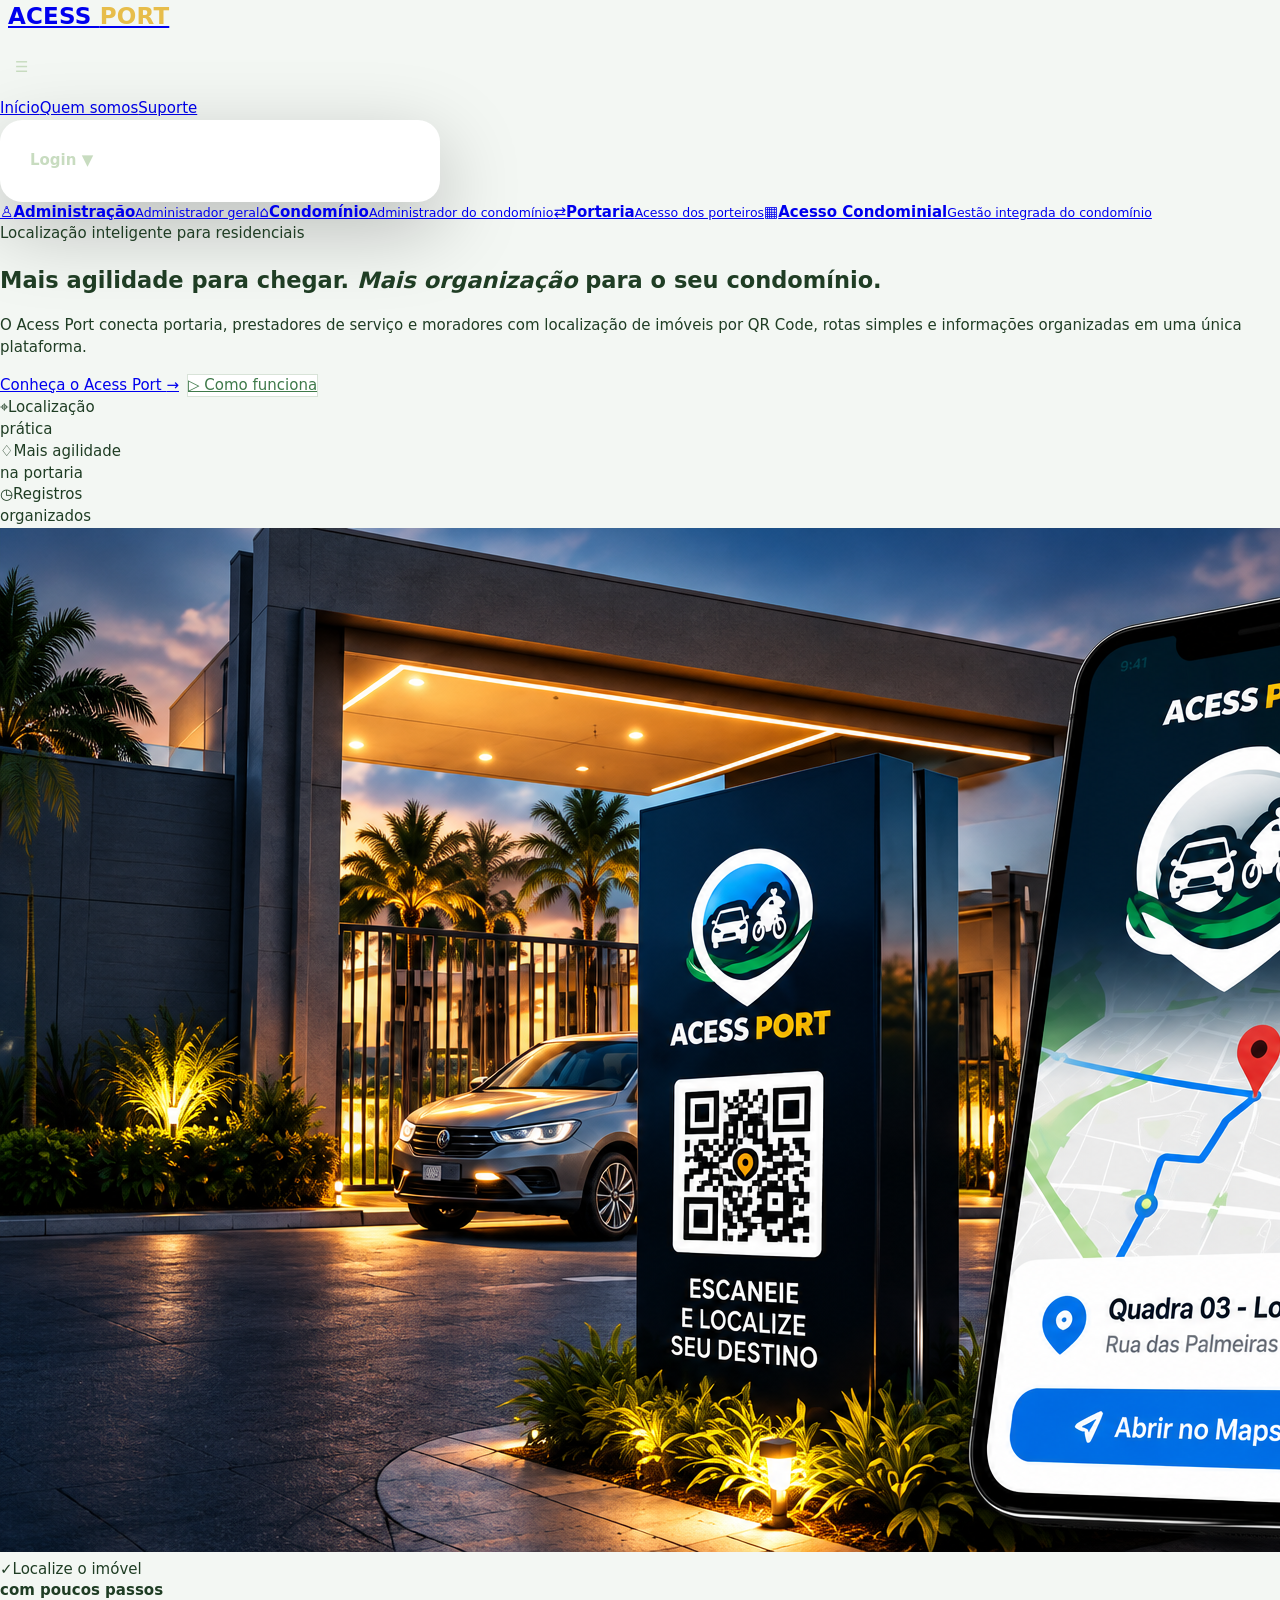
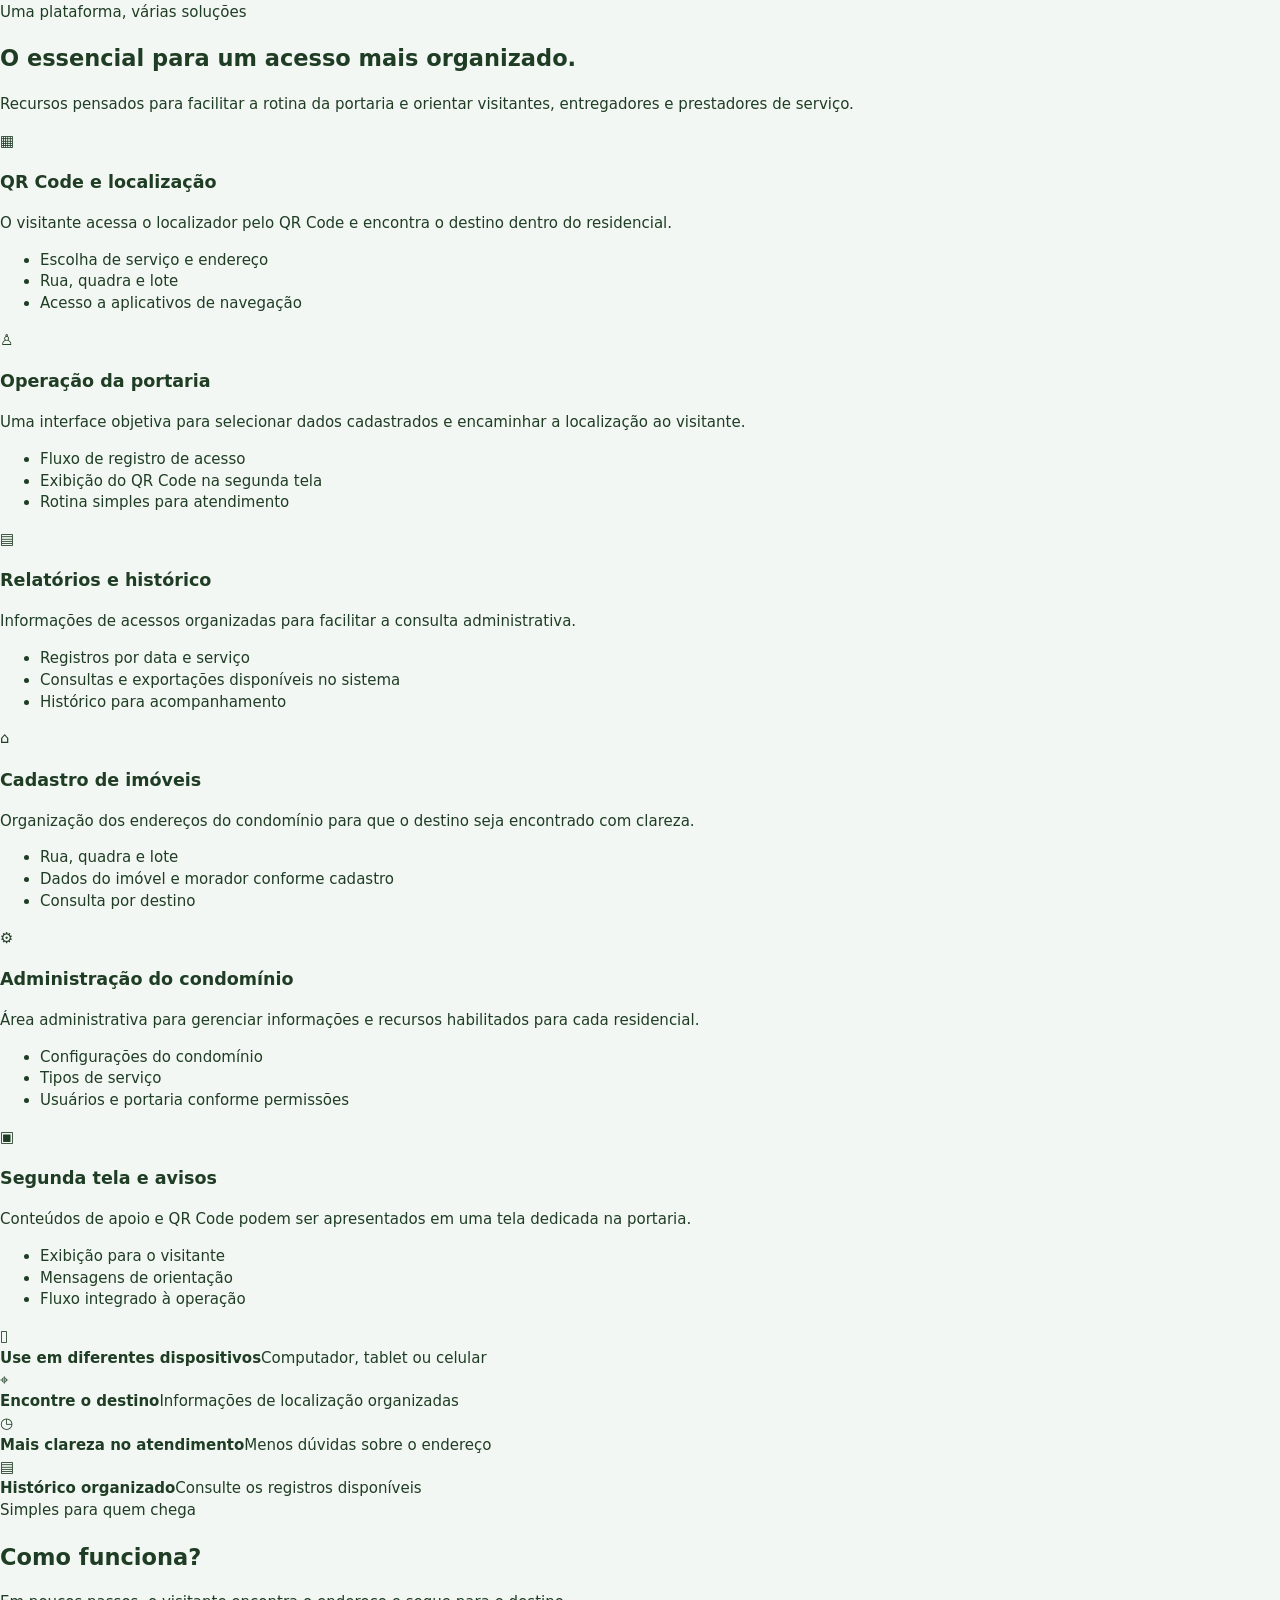
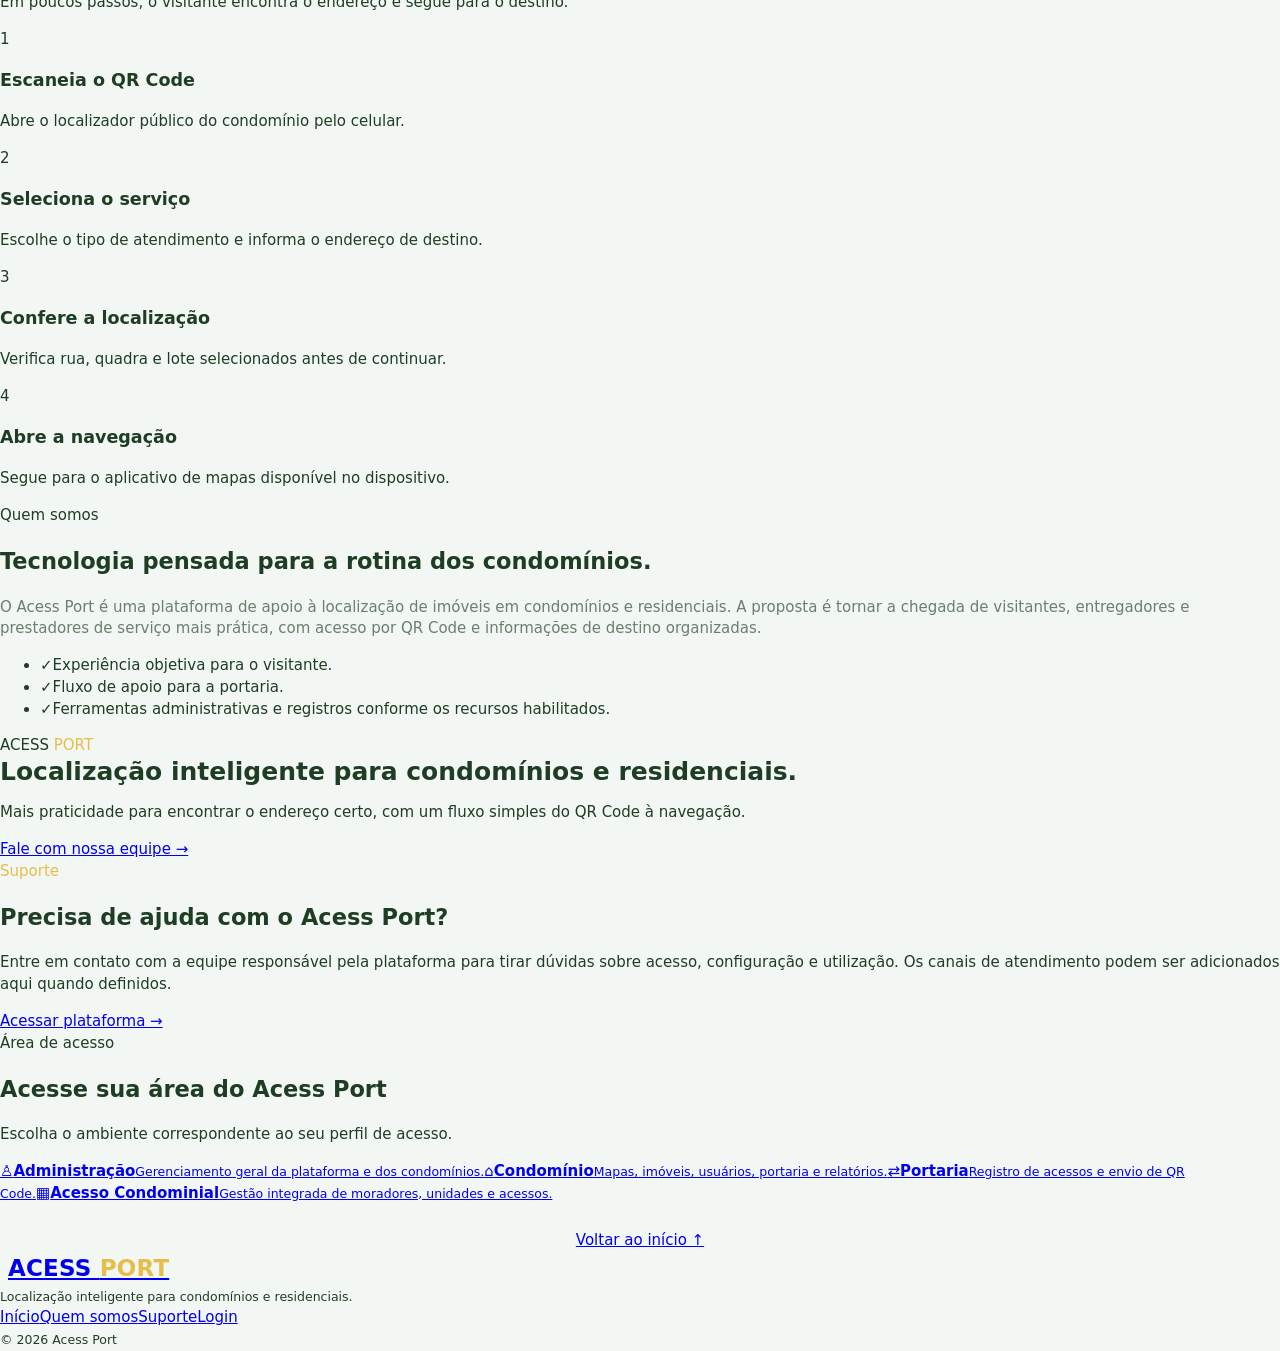
==== commit fb1fc5d4: "Update print statement from 'Hello' to 'Goodbye'" ====
--- a/index.html
+++ b/index.html
@@ -5,36 +5,353 @@
 <meta name="theme-color" content="#0b2239"><meta name="description" content="Acess Port — localização inteligente para condomínios e residenciais. QR Code, portaria, localização de imóveis e relatórios de acesso.">
 <title>Acess Port | Localização inteligente para condomínios</title>
 <style>
-:root{--navy:#0b2239;--navy2:#123652;--blue:#1769d2;--green:#13a64a;--gold:#f5c84c;--ink:#10243a;--muted:#5c6e82;--line:#dce5ef;--paper:#f4f7fb;--white:#fff;--shadow:0 18px 55px rgba(6,26,47,.13)}
-*{box-sizing:border-box}html{scroll-behavior:smooth;scroll-padding-top:88px}body{margin:0;font-family:Inter,ui-sans-serif,system-ui,-apple-system,BlinkMacSystemFont,"Segoe UI",sans-serif;color:var(--ink);background:#fff;line-height:1.55}a{color:inherit;text-decoration:none}.wrap{width:min(1160px,calc(100% - 40px));margin:auto}.topbar{height:78px;position:sticky;top:0;z-index:20;background:rgba(8,30,51,.96);backdrop-filter:blur(12px);color:white;border-bottom:1px solid rgba(255,255,255,.1)}.nav{height:100%;display:flex;align-items:center;justify-content:space-between;gap:24px}.brand{font-size:25px;font-weight:900;letter-spacing:-.8px;white-space:nowrap}.brand span{color:var(--gold)}.navlinks{display:flex;align-items:center;gap:30px;font-size:14px;font-weight:700}.navlinks a{opacity:.9}.navlinks a:hover{color:var(--gold)}.navlinks .login{background:var(--gold);color:#14253a;padding:11px 23px;border-radius:12px;opacity:1}.menu-toggle{display:none;background:transparent;border:1px solid #496178;color:#fff;border-radius:10px;padding:8px 12px;font-size:20px}
-.hero{background:radial-gradient(circle at 80% 10%,#1b4a69 0,transparent 35%),linear-gradient(120deg,#06192b,#0b2239 62%,#123c52);color:white;overflow:hidden;position:relative}.hero-grid{min-height:590px;display:grid;grid-template-columns:1fr .9fr;align-items:center;gap:46px;padding-top:52px;padding-bottom:56px}.eyebrow{display:inline-flex;align-items:center;gap:8px;color:#bfe7d0;font-weight:800;font-size:12px;letter-spacing:1.6px;text-transform:uppercase}.eyebrow:before{content:"";width:24px;height:2px;background:var(--green)}h1{font-size:clamp(38px,5vw,61px);line-height:1.04;letter-spacing:-2.2px;margin:18px 0 20px;max-width:650px}h1 em{font-style:normal;color:var(--gold)}.hero p{font-size:18px;color:#d7e5f0;max-width:540px;margin:0 0 26px}.actions{display:flex;gap:12px;flex-wrap:wrap}.btn{display:inline-flex;align-items:center;justify-content:center;gap:9px;border-radius:13px;padding:14px 20px;font-weight:800;font-size:14px;border:1px solid transparent;transition:.2s}.btn:hover{transform:translateY(-2px)}.btn-gold{background:var(--gold);color:#13273b;box-shadow:0 9px 24px #f5c84c25}.btn-outline{border-color:#7890a7;color:white;background:#ffffff08}.hero-points{display:flex;gap:22px;margin-top:35px;flex-wrap:wrap}.point{display:flex;align-items:center;gap:9px;color:#e6eff6;font-size:12px;font-weight:650}.point-icon{width:34px;height:34px;display:grid;place-items:center;border:1px solid #f5c84c88;border-radius:10px;color:var(--gold);font-size:17px}.hero-art{position:relative}.preview-frame{border:0;padding:0;border-radius:18px;background:transparent;box-shadow:none;transform:none;overflow:hidden}.preview-frame img{width:100%;height:auto;max-height:520px;object-fit:contain;object-position:center;border-radius:18px;display:block}.floating-tag{display:none}.floating-tag b{display:grid;place-items:center;background:#e3f7e9;color:#12853b;width:34px;height:34px;border-radius:10px;font-size:19px}
-.section{padding:82px 0}.section-soft{background:var(--paper)}.section-head{max-width:690px;margin-bottom:34px}.section-head.center{text-align:center;margin-left:auto;margin-right:auto}.kicker{font-size:12px;letter-spacing:1.5px;text-transform:uppercase;font-weight:850;color:#12844a}h2{font-size:clamp(29px,3.5vw,42px);line-height:1.13;letter-spacing:-1.2px;margin:10px 0 14px} .section-head p{color:var(--muted);font-size:16px;margin:0}.solutions{display:grid;grid-template-columns:repeat(3,1fr);gap:18px}.solution{border:1px solid var(--line);background:#fff;border-radius:20px;padding:25px;box-shadow:0 8px 28px #112e4b08;transition:.2s}.solution:hover{transform:translateY(-4px);box-shadow:var(--shadow)}.solution-icon{height:50px;width:50px;border-radius:15px;background:#fff4ce;color:#b17a00;display:grid;place-items:center;font-size:24px;margin-bottom:18px}.solution h3{font-size:19px;margin:0 0 8px}.solution p{font-size:14px;color:var(--muted);margin:0}.solution ul{padding-left:18px;margin:15px 0 0;color:#38516a;font-size:13px}.solution li{margin:5px 0}
-.band{background:var(--navy);color:#fff;padding:27px 0}.band-grid{display:grid;grid-template-columns:repeat(4,1fr);gap:18px}.band-item{text-align:center;padding:8px 12px;border-right:1px solid #ffffff30}.band-item:last-child{border:0}.band-item strong{display:block;font-size:15px;margin-top:5px}.band-item span{font-size:12px;color:#c8d8e5}.band-icon{font-size:25px;color:var(--gold)}
-.steps{display:grid;grid-template-columns:repeat(4,1fr);gap:18px}.step{position:relative;padding:24px 20px;border:1px solid var(--line);border-radius:18px;background:#fff}.num{height:38px;width:38px;border-radius:50%;display:grid;place-items:center;background:var(--blue);color:white;font-weight:900;margin-bottom:16px}.step h3{font-size:16px;margin:0 0 7px}.step p{font-size:13px;color:var(--muted);margin:0}.about-grid{display:grid;grid-template-columns:1fr 1fr;align-items:center;gap:50px}.about-panel{border-radius:24px;padding:34px;background:linear-gradient(145deg,#0b2239,#17455c);color:white;min-height:300px;display:flex;flex-direction:column;justify-content:space-between;box-shadow:var(--shadow)}.about-panel .bigmark{font-size:50px;color:var(--gold)}.about-panel p{color:#d4e2ed;max-width:420px}.check-list{list-style:none;padding:0;margin:24px 0 0;display:grid;gap:13px}.check-list li{display:flex;gap:10px;align-items:flex-start;color:#36506a}.check{color:var(--green);font-weight:900}.support-box{background:linear-gradient(120deg,#0b2239,#123d55);border-radius:24px;padding:38px;color:#fff;display:flex;align-items:center;justify-content:space-between;gap:28px}.support-box h2{margin-top:0}.support-box p{color:#d5e4ef;max-width:630px;margin-bottom:0}.support-actions{display:flex;gap:10px;flex-wrap:wrap}.footer{background:#061727;color:#d6e1ea;padding:30px 0}.footer-inner{display:flex;align-items:center;justify-content:space-between;gap:20px}.footer small{color:#94aabd}.footer-links{display:flex;gap:18px;font-size:13px}
-@media(max-width:900px){.hero-grid{grid-template-columns:1fr .8fr;gap:24px}.preview-frame img{height:auto;max-height:420px}.hero-points{gap:12px}.solutions{grid-template-columns:repeat(2,1fr)}.steps{grid-template-columns:repeat(2,1fr)}.about-grid{gap:25px}.band-grid{grid-template-columns:repeat(2,1fr)}.band-item:nth-child(2){border:0}}
-@media(max-width:680px){.wrap{width:min(100% - 28px,1160px)}.topbar{height:68px}.brand{font-size:22px}.menu-toggle{display:block}.navlinks{display:none;position:absolute;left:0;right:0;top:68px;padding:18px 20px 22px;background:#081e33;flex-direction:column;align-items:stretch;gap:0;border-top:1px solid #ffffff20}.navlinks.open{display:flex}.navlinks a{padding:13px 8px}.navlinks .login{text-align:center;margin-top:8px}.hero-grid{grid-template-columns:1fr;padding-top:52px;padding-bottom:42px}.hero h1{font-size:42px;letter-spacing:-1.5px}.hero p{font-size:16px}.hero-art{margin:6px 10px 0}.preview-frame img{height:auto;max-height:360px;object-position:center}.floating-tag{left:-10px;bottom:15px}.section{padding:58px 0}.solutions,.steps,.about-grid{grid-template-columns:1fr}.band-grid{gap:12px}.band-item{border-right:0;border-bottom:1px solid #ffffff25;padding-bottom:16px}.band-item:nth-child(3),.band-item:nth-child(4){border-bottom:0}.support-box{padding:27px;align-items:flex-start;flex-direction:column}.footer-inner{align-items:flex-start;flex-direction:column}.actions .btn{width:100%}}
-
-/* Menu suspenso de acesso: links para os painéis existentes */
-.nav-login{position:relative;display:flex;align-items:center}
-.navlinks .login{display:inline-flex;align-items:center;gap:8px;border:0;cursor:pointer;font:inherit;font-weight:800}
-.login-caret{font-size:11px;transition:transform .18s ease}
-.nav-login.open .login-caret{transform:rotate(180deg)}
-.login-menu{display:none;position:absolute;top:calc(100% + 12px);right:0;width:250px;padding:8px;background:#fff;border:1px solid #dce5ef;border-radius:14px;box-shadow:0 18px 45px rgba(0,0,0,.2);z-index:1000}
-.nav-login.open .login-menu{display:block}
-.login-menu a{display:flex;align-items:center;gap:12px;padding:13px 12px;border-radius:9px;color:#10243a!important;opacity:1!important;white-space:nowrap}
-.login-menu a:hover{background:#f0f4f9;color:#0d5dc8!important}
-.login-menu .menu-symbol{display:inline-flex;align-items:center;justify-content:center;width:32px;height:32px;flex:0 0 32px;border-radius:9px;background:#10243a;color:#f5c451;font-size:16px}
-.login-menu small{display:block;color:#68788b;font-size:11px;font-weight:500;margin-top:2px}
-.access-options{display:grid;grid-template-columns:repeat(4,minmax(0,1fr));gap:16px;margin:28px auto 0;max-width:980px;text-align:left}
-.access-option{display:flex;align-items:flex-start;gap:14px;padding:22px;border:1px solid #dce5ef;border-radius:16px;background:#fff;box-shadow:0 8px 24px rgba(16,36,58,.06);color:#10243a;transition:transform .18s ease,box-shadow .18s ease}
-.access-option:hover{transform:translateY(-3px);box-shadow:0 14px 30px rgba(16,36,58,.12)}
-.access-option .menu-symbol{display:inline-flex;align-items:center;justify-content:center;width:42px;height:42px;flex:0 0 42px;border-radius:12px;background:#10243a;color:#f5c451;font-size:20px}
-.access-option strong{display:block;font-size:16px;margin:2px 0 6px}
-.access-option small{display:block;color:#64748b;line-height:1.5;font-size:12px}
-@media(max-width:980px){.access-options{grid-template-columns:repeat(2,minmax(0,1fr))}}
-@media(max-width:760px){.nav-login{width:100%;display:block}.navlinks .login{width:100%;justify-content:space-between}.login-menu{position:static;width:100%;margin-top:8px;box-shadow:none}.access-options{grid-template-columns:1fr}.access-option{padding:17px}}
-
+/* ============================================================
+   ACESS PORT — CONDOMÍNIO
+   Shell verde-tarde (seucondominio) + visual do modelo
+   HTML/JS 100% preservados. Só o <style> muda.
+   ============================================================ */
+
+/* ---------- Tokens verde-tarde ---------- */
+:root{
+  --sc-shell-fundo:#3b5a3f;
+  --sc-shell-fundo-2:#2f4a33;
+  --sc-shell-hover:#4a6b4e;
+  --sc-shell-texto:#ffffff;
+  --sc-shell-texto-suave:#c8dcc0;
+  --sc-shell-borda:#2f4a33;
+  --sc-shell-destaque:#8fbf7a;
+
+  --navy:#3b5a3f;
+  --navy2:#2f4a33;
+  --blue:#3f7a4a;
+  --gold:#e7bd4a;
+  --bg:#f3f7f3;
+  --ink:#1f3d24;
+  --muted:#6b7f6e;
+  --line:#dfe7e0;
+  --white:#fff;
+  --red:#b42318;
+  --green:#14804a;
+  --surface:#ffffff;
+  --surface-2:#f4f8f4;
+
+  --ap-sidebar:#3b5a3f;
+  --ap-sidebar-soft:#4a6b4e;
+  --ap-accent:#e7bd4a;
+  --ap-blue:#3f7a4a;
+  --ap-canvas:#f3f7f3;
+  --ap-border:#e3eae4;
+  --ap-shadow:0 8px 24px rgba(31,61,36,.055);
+}
+
+*{box-sizing:border-box}
+body{margin:0;background:var(--bg);font:15px/1.45 Inter,system-ui,Arial;color:var(--ink)}
+button,input,select,textarea{font:inherit}
+button{cursor:pointer;border:0;border-radius:10px;padding:11px 15px;font-weight:700;background:var(--blue);color:#fff}
+button.secondary{background:#e6efe6;color:var(--navy)}
+button.danger{background:var(--red)}
+input,select{width:100%;padding:12px;border:1px solid #ccd7cd;border-radius:10px;background:#fff;color:var(--ink)}
+label{display:block;font-weight:650;margin:12px 0 6px}
+.hidden{display:none!important}
+
+/* ---------- Layout shell seucondominio ---------- */
+.layout{display:grid;grid-template-columns:250px 1fr;min-height:100vh}
+.sidebar{background:var(--sc-shell-fundo);color:#fff;padding:24px 16px;border-right:1px solid var(--sc-shell-borda);position:sticky;top:0;height:100vh;min-height:100vh;overflow-y:auto;align-self:start;scrollbar-width:thin;scrollbar-color:#5a7a5e var(--sc-shell-fundo)}
+.brand{font-size:23px;font-weight:850;letter-spacing:.2px;margin:0 8px 5px}
+.brand span{color:var(--gold)}
+.subbrand{color:var(--sc-shell-texto-suave);font-size:12px;margin:0 8px 30px}
+.nav{display:grid;gap:8px}
+.nav button{background:transparent;color:var(--sc-shell-texto-suave);text-align:left;border-radius:10px;transition:background .18s ease,color .18s ease}
+.nav button:hover,.nav button.active{background:var(--sc-shell-hover);color:#fff}
+.nav button:before{color:var(--gold)}
+.sidefoot{margin-top:40px;color:var(--sc-shell-texto-suave);font-size:12px;padding:8px;border-top:1px solid #ffffff20}
+.main{min-width:0}
+
+/* ---------- Topo ---------- */
+.top{display:flex;justify-content:space-between;align-items:center;gap:16px;padding:20px 28px;background:#fff;border-bottom:1px solid var(--line);position:sticky;top:0;z-index:20;min-height:76px}
+.top h1{font-size:22px;margin:0;color:var(--navy)}
+.who{font-size:12px;color:var(--muted)}
+.content{padding:26px;max-width:1400px;margin:0 auto;width:100%}
+
+/* ---------- Componentes (modelo + funcional) ---------- */
+.grid{display:grid;grid-template-columns:repeat(3,minmax(0,1fr));gap:16px}
+.card{background:#fff;border:1px solid var(--line);border-radius:16px;padding:20px;box-shadow:0 4px 14px rgba(31,61,36,.05);min-width:0}
+.stat{font-size:30px;font-weight:850;margin:6px 0;color:var(--navy)}
+.muted{color:var(--muted)}
+.row{display:flex;align-items:center;justify-content:space-between;gap:12px;min-width:0}
+.formrow{display:grid;grid-template-columns:repeat(2,minmax(0,1fr));gap:12px}
+.actions{display:flex;gap:8px;flex-wrap:wrap;margin-top:14px;align-items:center}
+.tablewrap{overflow:auto;margin-top:14px;border:1px solid var(--line);border-radius:12px;background:#fff;max-width:100%}
+table{border-collapse:collapse;width:100%;background:#fff;font-size:13px;min-width:620px}
+th,td{text-align:left;padding:12px;border-bottom:1px solid var(--line);white-space:nowrap;vertical-align:middle}
+th{font-size:12px;text-transform:uppercase;color:var(--muted);background:#f4f8f4;position:sticky;top:0;z-index:1}
+tbody tr:hover{background:#f7fbf7}
+tbody tr:last-child td{border-bottom:0}
+.pill{display:inline-block;padding:4px 9px;border-radius:999px;background:#e8f7ef;color:var(--green);font-size:12px;font-weight:700;white-space:nowrap}
+.pill.gold{background:#fff4d4;color:#7c5c00}
+.notice{padding:12px 14px;border-radius:10px;background:#fff4d4;color:#6b5000;margin:12px 0}
+.status{margin-top:12px;min-height:22px;color:var(--muted);font-size:13px;overflow-wrap:anywhere}
+.error{color:var(--red)}
+.empty{padding:25px;text-align:center;color:var(--muted);border:1px dashed #cbd6c4;border-radius:10px;background:#fbfdfb}
+.sectiontitle{margin:0 0 16px;color:var(--navy);font-size:18px;font-weight:800}
+.small{font-size:12px}
+
+/* ---------- LOGIN (verde-tarde) ---------- */
+#loginScreen.loginwrap,
+.loginwrap{
+  display:grid !important;
+  place-items:center !important;
+  min-height:100vh !important;
+  padding:20px !important;
+  background:linear-gradient(135deg,#2f4a33,#3b5a3f) !important;
+}
+#loginScreen.hidden{display:none !important}
+.login{background:#fff !important;width:min(440px,100%) !important;border-radius:22px !important;padding:30px !important;box-shadow:0 25px 80px rgba(0,0,0,.25) !important}
+.login .brand{color:#3b5a3f !important;margin:0 !important}
+.login .brand span{color:#e7bd4a !important}
+.login p{color:#6b7f6e !important}
+.login button{width:100% !important;margin-top:16px !important}
+.login .secondary{background:#e6efe6 !important;color:#3b5a3f !important}
+#loginScreen input:focus{border-color:#3f7a4a !important;box-shadow:0 0 0 3px rgba(63,122,74,.15) !important}
+
+/* ---------- Portal público ---------- */
+.public-portal{width:min(560px,100%)!important;padding:clamp(20px,5vw,34px)!important;border-radius:24px!important}
+.public-portal .brand{font-size:25px}
+.public-portal .portal-intro{margin:8px 0 18px}
+.public-portal .step-label{display:flex;align-items:center;gap:9px;font-weight:800;margin:16px 0 5px}
+.public-portal .step-number{display:inline-grid;place-items:center;flex:0 0 28px;width:28px;height:28px;border-radius:50%;background:#e6efe6;color:var(--navy);font-size:13px}
+.public-portal select{min-height:48px;font-size:16px}
+.public-portal .terms-box{display:flex;align-items:flex-start;gap:10px;padding:13px;border:1px solid var(--line);border-radius:12px;background:#f4f8f4;margin-top:16px}
+.public-portal .terms-box input{width:20px;height:20px;flex:0 0 20px;margin:2px 0 0}
+.public-portal .terms-box label{margin:0;font-weight:500}
+.public-portal .primary-go{width:100%;background:var(--green);font-size:17px;padding:15px;margin-top:16px;border-radius:12px}
+.public-portal .primary-go:disabled{opacity:.6}
+.public-portal .map-choice{display:flex;align-items:center;gap:12px;width:100%;text-align:left;padding:13px 15px;margin:9px 0 0;background:#fff;color:var(--navy);border:1px solid var(--line);box-shadow:0 2px 7px rgba(31,61,36,.05)}
+.public-portal .map-choice .map-icon{display:grid;place-items:center;width:42px;height:42px;border-radius:12px;background:#eef5ee;font-size:21px;flex:0 0 42px}
+.public-portal .map-choice small{display:block;color:var(--muted);font-weight:500}
+.public-portal .map-choice:active{transform:scale(.99)}
+
+/* ---------- Segunda tela / HDMI ---------- */
+body.screen-display{margin:0!important;background:#000!important;overflow:hidden!important}
+body.screen-display #loginScreen,body.screen-display #app{display:none!important}
+#publicDisplay{display:none}
+body.screen-display #publicDisplay{display:flex!important;position:fixed;inset:0;width:100vw;height:100vh;background:#000;color:#fff;align-items:center;justify-content:center;overflow:hidden;text-align:center}
+#publicDisplay .media-frame{position:absolute;inset:0;display:flex;align-items:center;justify-content:center;background:#000}
+#publicDisplay .media-frame img,#publicDisplay .media-frame video{width:100%;height:100%;object-fit:contain;background:#000}
+#publicDisplay .qr-scene{position:relative;z-index:2;display:flex;flex-direction:column;align-items:center;justify-content:center;gap:2vh;width:100%;height:100%;padding:3vh 3vw;background:#fff;color:var(--navy)}
+#publicDisplay .qr-scene[hidden]{display:none}
+#displayPcd{position:absolute;inset:0;z-index:5;background:#fff;color:var(--navy);display:flex;align-items:center;justify-content:center;padding:6vw;text-align:center;font-size:clamp(30px,5vw,76px);font-weight:800;white-space:pre-wrap;overflow-wrap:anywhere}
+#displayPcd[hidden]{display:none}
+#publicDisplay .qr-scene h1{font-size:clamp(24px,4vw,54px);margin:0}
+#publicDisplay .qr-scene p{font-size:clamp(18px,2.2vw,32px);margin:0}
+#publicDisplay .qr-scene img{width:min(56vh,52vw);height:min(56vh,52vw);max-width:70vw;max-height:62vh;object-fit:contain;background:#fff}
+#publicDisplay .timer{font-size:clamp(20px,2.4vw,34px);font-weight:800;background:#e4f7e2;color:#14532d;padding:8px 18px;border-radius:12px}
+#publicDisplay .display-brand{position:absolute;bottom:2vh;right:2vw;color:#64748b;font-size:clamp(10px,1vw,16px)}
+.display-text-slide{padding:5vw;max-width:90vw;font-size:clamp(28px,5vw,72px);font-weight:800;white-space:pre-wrap;overflow-wrap:anywhere}
+
+/* ---------- Mídia / documentos ---------- */
+.media-admin{display:grid;grid-template-columns:1fr;gap:16px;margin-top:20px}
+.media-admin input[type=file]{padding:10px}
+.media-list{display:flex;flex-wrap:wrap;gap:8px;margin-top:10px}
+.media-list span{background:#eaf4ea;padding:7px 10px;border-radius:8px;font-size:12px}
+.media-row{display:grid;grid-template-columns:minmax(0,1fr) auto auto;align-items:center;gap:8px;padding:9px 0;border-bottom:1px solid var(--line)}
+.media-row:last-child{border-bottom:0}
+.media-row .media-name{min-width:0;overflow-wrap:anywhere}
+.media-row button{padding:7px 10px;font-size:12px}
+.media-row .secondary{background:#e6efe6;color:var(--navy)}
+.media-row .danger{background:var(--red)}
+.media-panel{border:1px solid var(--line);border-radius:14px;padding:18px;background:#fbfdfb}
+.media-panel-head{display:flex;align-items:flex-start;justify-content:space-between;gap:14px;margin-bottom:12px}
+.media-panel-head h3{margin:0 0 5px}
+.media-panel .helper{font-size:13px;color:var(--muted);margin:0}
+.media-toolbar{display:grid;grid-template-columns:minmax(0,1fr) auto;gap:12px;align-items:end}
+.document-row{display:grid;grid-template-columns:minmax(0,1fr) auto auto;gap:10px;align-items:center;padding:12px 0;border-bottom:1px solid var(--line)}
+.document-row:last-child{border-bottom:0}
+.document-name{overflow-wrap:anywhere;min-width:0}
+.document-name strong{display:block}
+.document-name small{color:var(--muted)}
+.document-row button{padding:8px 10px;font-size:12px}
+.admin-note{border-radius:10px;background:#fff5d9;color:#715500;padding:12px;font-size:13px;margin-top:12px}
+.file-drop{border:1px dashed #b8c8b8;border-radius:12px;padding:14px;background:#fff}
+.file-drop input[type=file]{padding:8px}
+
+/* ---------- Dashboard / KPIs ---------- */
+.dashboard-toolbar{display:flex;align-items:center;justify-content:space-between;gap:12px;flex-wrap:wrap;margin-bottom:12px}
+.dashboard-toolbar .actions{margin-top:0}
+.dashboard-kpis{display:grid;grid-template-columns:repeat(auto-fit,minmax(180px,1fr));gap:14px;margin:16px 0}
+.dashboard-kpi{position:relative;overflow:hidden;background:linear-gradient(135deg,#fff,#f7fbf7);border:1px solid var(--line);border-radius:16px;padding:18px;box-shadow:0 6px 18px rgba(31,61,36,.05)}
+.dashboard-kpi:after{content:"";position:absolute;right:-22px;top:-25px;width:90px;height:90px;border-radius:50%;background:#3f7a4a0c}
+.dashboard-kpi .kpi-label{font-size:12px;font-weight:750;color:var(--muted);letter-spacing:.03em;text-transform:uppercase}
+.dashboard-kpi .kpi-value{font-size:clamp(24px,2.5vw,32px);font-weight:850;letter-spacing:-.03em;margin:8px 0 4px;color:var(--navy)}
+.dashboard-kpi .kpi-foot{font-size:12px;color:var(--muted)}
+.dashboard-columns{display:grid;grid-template-columns:minmax(0,1.2fr) minmax(280px,1fr);gap:16px;align-items:start;margin-top:16px}
+.dashboard-table{width:100%;font-size:13px}
+.dashboard-table td{white-space:normal}
+.dashboard-fullscreen{background:#e6efe6;color:var(--navy);border:1px solid #d6e6d6}
+.dashboard-fullscreen:hover{background:#d4e6d4}
+.dashboard-fullscreen-active .sidebar{display:none!important}
+.dashboard-fullscreen-active .layout{grid-template-columns:1fr!important}
+.dashboard-fullscreen-active .top{position:sticky;top:0;z-index:10}
+.dashboard-fullscreen-active .content{max-width:1600px}
+.dashboard-back-row{margin:0 0 14px}
+.dashboard-back-button{display:inline-flex;align-items:center;gap:8px}
+.dashboard-shortcut{display:flex;align-items:center;justify-content:space-between;gap:12px;text-align:left;background:#fff;color:var(--navy);border:1px solid var(--line);border-radius:12px;padding:13px 15px;box-shadow:0 2px 8px rgba(31,61,36,.05)}
+.dashboard-shortcut:hover{background:#f5faf5;border-color:#c8dcc8}
+.dashboard-shortcut strong{display:block}
+.dashboard-shortcut small{display:block;color:var(--muted);font-weight:500;margin-top:3px}
+.dashboard-shortcuts{display:grid;grid-template-columns:repeat(auto-fit,minmax(190px,1fr));gap:10px;margin-top:14px}
+.dashboard-mini-list{display:grid;gap:10px;margin-top:12px}
+.dashboard-mini-item{border:1px solid var(--line);border-radius:12px;padding:12px;background:#fff}
+.dashboard-mini-item p{margin:7px 0 0;white-space:pre-wrap;overflow-wrap:anywhere}
+.dashboard-bar-track{height:8px;background:#edf3ed;border-radius:99px;overflow:hidden;margin-top:6px}
+.dashboard-bar-fill{height:100%;background:linear-gradient(90deg,#3f7a4a,#7fb069);border-radius:99px}
+
+/* ---------- Sidebar perfil ---------- */
+.side-profile{display:flex;flex-direction:column;align-items:center;gap:7px;margin:18px 0 22px;padding:14px 8px 18px;border-bottom:1px solid #ffffff20}
+.profile-photo-button{width:88px;height:88px;display:grid;place-items:center;border-radius:22px;background:#fff;color:var(--navy);border:3px solid rgba(231,189,74,.8);padding:0;overflow:hidden;box-shadow:0 4px 12px #0002}
+.profile-photo-button img{width:100%;height:100%;object-fit:cover}
+.profile-photo-button span{font-size:32px}
+.sidebar-profile-name{font-size:13px;font-weight:750;color:#fff;text-align:center;max-width:190px;overflow:hidden;text-overflow:ellipsis;white-space:nowrap}
+.sidebar-profile-hint{font-size:10px;color:var(--sc-shell-texto-suave);text-align:center}
+
+/* ---------- Menu conta ---------- */
+.top-actions{display:flex;align-items:center;gap:10px;margin-left:auto}
+.account-menu{position:relative;flex-shrink:0;z-index:25}
+.account-trigger{display:flex;align-items:center;gap:8px;background:#fff;color:var(--navy);border:1px solid var(--line);padding:10px 12px;border-radius:10px;font-weight:700;white-space:nowrap}
+.account-trigger:hover{border-color:#c8dcc8;background:#f8fbf8}
+.account-dropdown{position:absolute;right:0;top:calc(100% + 8px);min-width:190px;background:#fff;border:1px solid var(--line);border-radius:12px;box-shadow:0 12px 32px rgba(31,61,36,.15);z-index:100;padding:6px}
+.account-dropdown button{display:flex;align-items:center;gap:9px;width:100%;background:transparent;color:var(--ink);text-align:left;padding:10px;border-radius:8px;font-weight:600}
+.account-dropdown button:hover{background:#f3f6fb}
+.account-dropdown[hidden]{display:none!important}
+
+/* ---------- Relatórios ---------- */
+.report-filters{display:grid;grid-template-columns:repeat(3,minmax(0,1fr));gap:12px;align-items:end}
+.report-download-groups{display:grid;grid-template-columns:repeat(2,minmax(0,1fr));gap:14px;width:100%;margin:0 0 18px;align-items:stretch}
+.report-download-group{display:flex;flex-direction:column;gap:8px;border:1px solid var(--line);border-radius:12px;padding:14px;background:#fbfdfb;min-width:0}
+.report-download-group h3{font-size:14px;line-height:1.35;margin:0;padding-bottom:8px;border-bottom:1px solid var(--line)}
+.report-download-group .actions{display:flex;flex-wrap:wrap;align-items:center;gap:8px;margin:0}
+.report-download-group button{width:auto;min-height:34px;padding:8px 11px;border-radius:8px;font-size:12.5px;line-height:1.25;white-space:normal;flex:0 1 auto}
+.report-download-group button:hover{filter:brightness(.98)}
+
+/* ---------- Navegação contextual ---------- */
+#app .nav-group{display:grid;gap:5px}
+#app .nav-group-toggle{width:100%;display:flex;align-items:center;justify-content:space-between;gap:10px;background:transparent;color:var(--sc-shell-texto-suave);text-align:left;border-radius:10px;padding:11px 12px;min-height:44px}
+#app .nav-group-toggle:before{content:attr(data-icon);display:inline-grid;place-items:center;width:22px;min-width:22px;font-size:17px;line-height:1;color:var(--gold)}
+#app .nav-group-toggle.active,#app .nav-group-toggle:hover{background:var(--sc-shell-hover);color:#fff}
+#app .nav-chevron{margin-left:auto}
+#app .nav-submenu{display:grid;gap:5px;padding-left:12px}
+#app .nav-submenu[hidden]{display:none!important}
+#app .nav-submenu button{font-size:14px;padding:9px 10px 9px 12px;border-left:2px solid var(--sc-shell-hover)!important;border-radius:0 8px 8px 0;color:var(--sc-shell-texto-suave)}
+#app .nav-submenu button.active{color:#fff;border-left-color:var(--gold)!important;background:rgba(255,255,255,.07)}
+
+/* ---------- Mapas / detalhes ---------- */
+.maps-details{border:1px solid var(--line);border-radius:12px;overflow:hidden;background:#fff}
+.maps-details>summary{cursor:pointer;list-style:none;padding:14px 16px;background:#f5faf5;color:var(--navy);font-weight:750;display:flex;align-items:center;justify-content:space-between}
+.maps-details>summary::-webkit-details-marker{display:none}
+.maps-details>summary:after{content:'＋';font-size:18px;color:var(--blue)}
+.maps-details[open]>summary:after{content:'−'}
+.maps-scroll{max-height:480px;overflow:auto;border-top:1px solid var(--line)}
+.maps-scroll .tablewrap{overflow:auto;max-height:480px}
+.maps-scroll table{min-width:900px;width:100%;border-collapse:separate;border-spacing:0}
+.maps-scroll thead th{position:sticky;top:0;z-index:2;background:#f7faf7}
+.maps-scroll td,.maps-scroll th{padding:14px;vertical-align:middle}
+.maps-count{font-weight:600;color:var(--muted)}
+
+/* ---------- Classes do modelo (Acess Port Acesso Condominial) ---------- */
+/* Mantidas para que as páginas renderizadas por JS fiquem visualmente iguais ao modelo */
+.app{min-height:100vh;display:grid;grid-template-columns:268px minmax(0,1fr)}
+.page-head{display:flex;align-items:flex-start;justify-content:space-between;gap:12px;flex-wrap:wrap}
+.page-head h2{margin:0 0 4px;font-size:20px}
+.cards{display:grid;grid-template-columns:repeat(4,minmax(0,1fr));gap:14px}
+.metric-label{font-size:12px;color:var(--muted)}
+.metric{font-size:27px;font-weight:850;margin:7px 0 0;color:var(--navy)}
+.section-title{margin:0 0 14px;font-size:16px}
+.toolbar{display:flex;align-items:center;justify-content:space-between;gap:10px;flex-wrap:wrap;margin-bottom:14px}
+.btn-primary{background:var(--blue);color:#fff}
+.btn-secondary{background:#e6efe6;color:var(--navy)}
+.btn-outline{background:#fff;color:var(--blue);border:1px solid #d8e3d8}
+.search{max-width:340px;min-width:220px}
+.form-grid{display:grid;grid-template-columns:repeat(2,minmax(0,1fr));gap:14px}
+.field{min-width:0}.field.full{grid-column:1/-1}
+.form-actions{display:flex;gap:8px;justify-content:flex-end;flex-wrap:wrap;margin-top:16px}
+.table-wrap{width:100%;overflow:auto}
+.view{display:none}.view.active{display:grid;gap:18px}
+input,select,textarea{width:100%;padding:11px 12px;border:1px solid #ccd7cd;border-radius:8px;background:#fff;color:var(--ink);outline:none}
+input:focus,select:focus,textarea:focus{border-color:#7aa57a;box-shadow:0 0 0 3px #3f7a4a14}
+.resident-tools{display:flex;align-items:center;gap:8px;flex-wrap:wrap}
+.more-wrap{position:relative}
+.more-button{width:40px;height:40px;padding:0;font-size:23px;line-height:1}
+.more-menu{position:absolute;right:0;top:calc(100% + 7px);z-index:40;width:280px;padding:7px;background:#fff;border:1px solid var(--line);border-radius:10px;box-shadow:0 14px 35px rgba(31,61,36,.14)}
+.more-menu button{display:block;width:100%;padding:10px;text-align:left;background:transparent;color:var(--ink);font-size:13px;font-weight:600}
+.more-menu button:hover{background:#f1f5fa}
+.bulk-card{border-color:#b9ceb9}
+.bulk-results{display:grid;gap:14px;margin-top:16px}
+.extracted-card{border:1px solid var(--line);border-radius:10px;padding:14px;background:#fbfdfb}
+.extracted-card h4{margin:0 0 10px}
+.extracted-card .form-grid{margin-top:12px}
+.extracted-card .form-actions{margin-top:12px}
+.file-note{font-size:11px;color:var(--muted);margin-top:6px}
+.resident-table{min-width:900px}
+.unit-table{min-width:560px}
+.unit-code{font-weight:800;letter-spacing:.4px}
+.resident-tools .search{width:min(340px,45vw)}
+
+/* ---------- Responsivo ---------- */
+@media(max-width:1100px){
+  .grid,.cards{grid-template-columns:repeat(2,minmax(0,1fr))}
+  .layout,.app{grid-template-columns:220px minmax(0,1fr)}
+  .content{padding:18px}
+  .report-download-groups{grid-template-columns:1fr}
+}
+@media(max-width:900px){
+  .dashboard-columns{grid-template-columns:1fr}
+  .dashboard-kpis{grid-template-columns:repeat(auto-fit,minmax(145px,1fr))}
+  .dashboard-kpi{padding:14px}
+}
+@media(max-width:800px){
+  .layout,.app{grid-template-columns:1fr}
+  .sidebar{position:relative;top:0;height:auto;min-height:0;max-height:none;padding:13px 14px 12px;border-right:0;border-bottom:1px solid var(--sc-shell-borda)}
+  .subbrand,.sidefoot{display:none}
+  .nav{display:flex;overflow-x:auto;gap:6px;padding:2px 0 5px}
+  .nav button{width:auto;white-space:nowrap;padding:9px;font-size:11px}
+  .top{padding:14px 16px;align-items:flex-start;position:relative;min-height:68px}
+  .content{padding:14px}
+  .grid,.cards{grid-template-columns:1fr}
+  .formrow,.form-grid,.report-filters{grid-template-columns:1fr}
+  .top h1{font-size:18px}
+  .dashboard-columns{grid-template-columns:1fr!important}
+  .media-toolbar{grid-template-columns:1fr}
+  .media-panel-head{flex-direction:column}
+  .dashboard-shortcuts{grid-template-columns:1fr}
+  .field.full{grid-column:auto}
+}
+@media(max-width:700px){
+  .document-row{grid-template-columns:1fr}
+  .media-panel-head{display:block}
+  .media-panel-head button{margin-top:10px}
+}
+@media(max-width:600px){
+  .top{align-items:flex-start}
+  .top-actions{margin-left:auto}
+  .account-trigger{padding:8px 10px;font-size:13px}
+}
+@media(max-width:480px){
+  .cards{grid-template-columns:repeat(2,minmax(0,1fr));gap:9px}
+  .card{padding:13px}
+  .metric{font-size:23px}
+  .search{max-width:none;width:100%}
+  .page-head{display:block}
+  .page-head .btn-primary{margin-top:10px;width:100%}
+}
+
+/* ---------- Acessibilidade ---------- */
+:focus-visible{outline:3px solid var(--gold);outline-offset:2px}
+@media(prefers-reduced-motion:reduce){
+  *,*::before,*::after{scroll-behavior:auto!important;transition:none!important}
+}
 </style>
+
+
 </head>
 <body>
 <header class="topbar"><div class="wrap nav"><a class="brand" href="#inicio" aria-label="Acess Port início">ACESS <span>PORT</span></a><button class="menu-toggle" aria-label="Abrir menu" aria-expanded="false" id="menuToggle">☰</button><nav class="navlinks" id="navLinks"><a href="#inicio">Início</a><a href="#quem-somos">Quem somos</a><a href="#suporte">Suporte</a><div class="nav-login" id="navLogin"><button class="login" type="button" id="loginToggle" aria-expanded="false" aria-controls="loginMenu">Login <span class="login-caret">▼</span></button><div class="login-menu" id="loginMenu"><a href="administracao.html"><span class="menu-symbol">♙</span><span><strong>Administração</strong><small>Administrador geral</small></span></a><a href="condominio.html"><span class="menu-symbol">⌂</span><span><strong>Condomínio</strong><small>Administrador do condomínio</small></span></a><a href="portaria.html"><span class="menu-symbol">⇄</span><span><strong>Portaria</strong><small>Acesso dos porteiros</small></span></a><a href="acesso-condominial.html"><span class="menu-symbol">▦</span><span><strong>Acesso Condominial</strong><small>Gestão integrada do condomínio</small></span></a></div></div></nav></div></header>
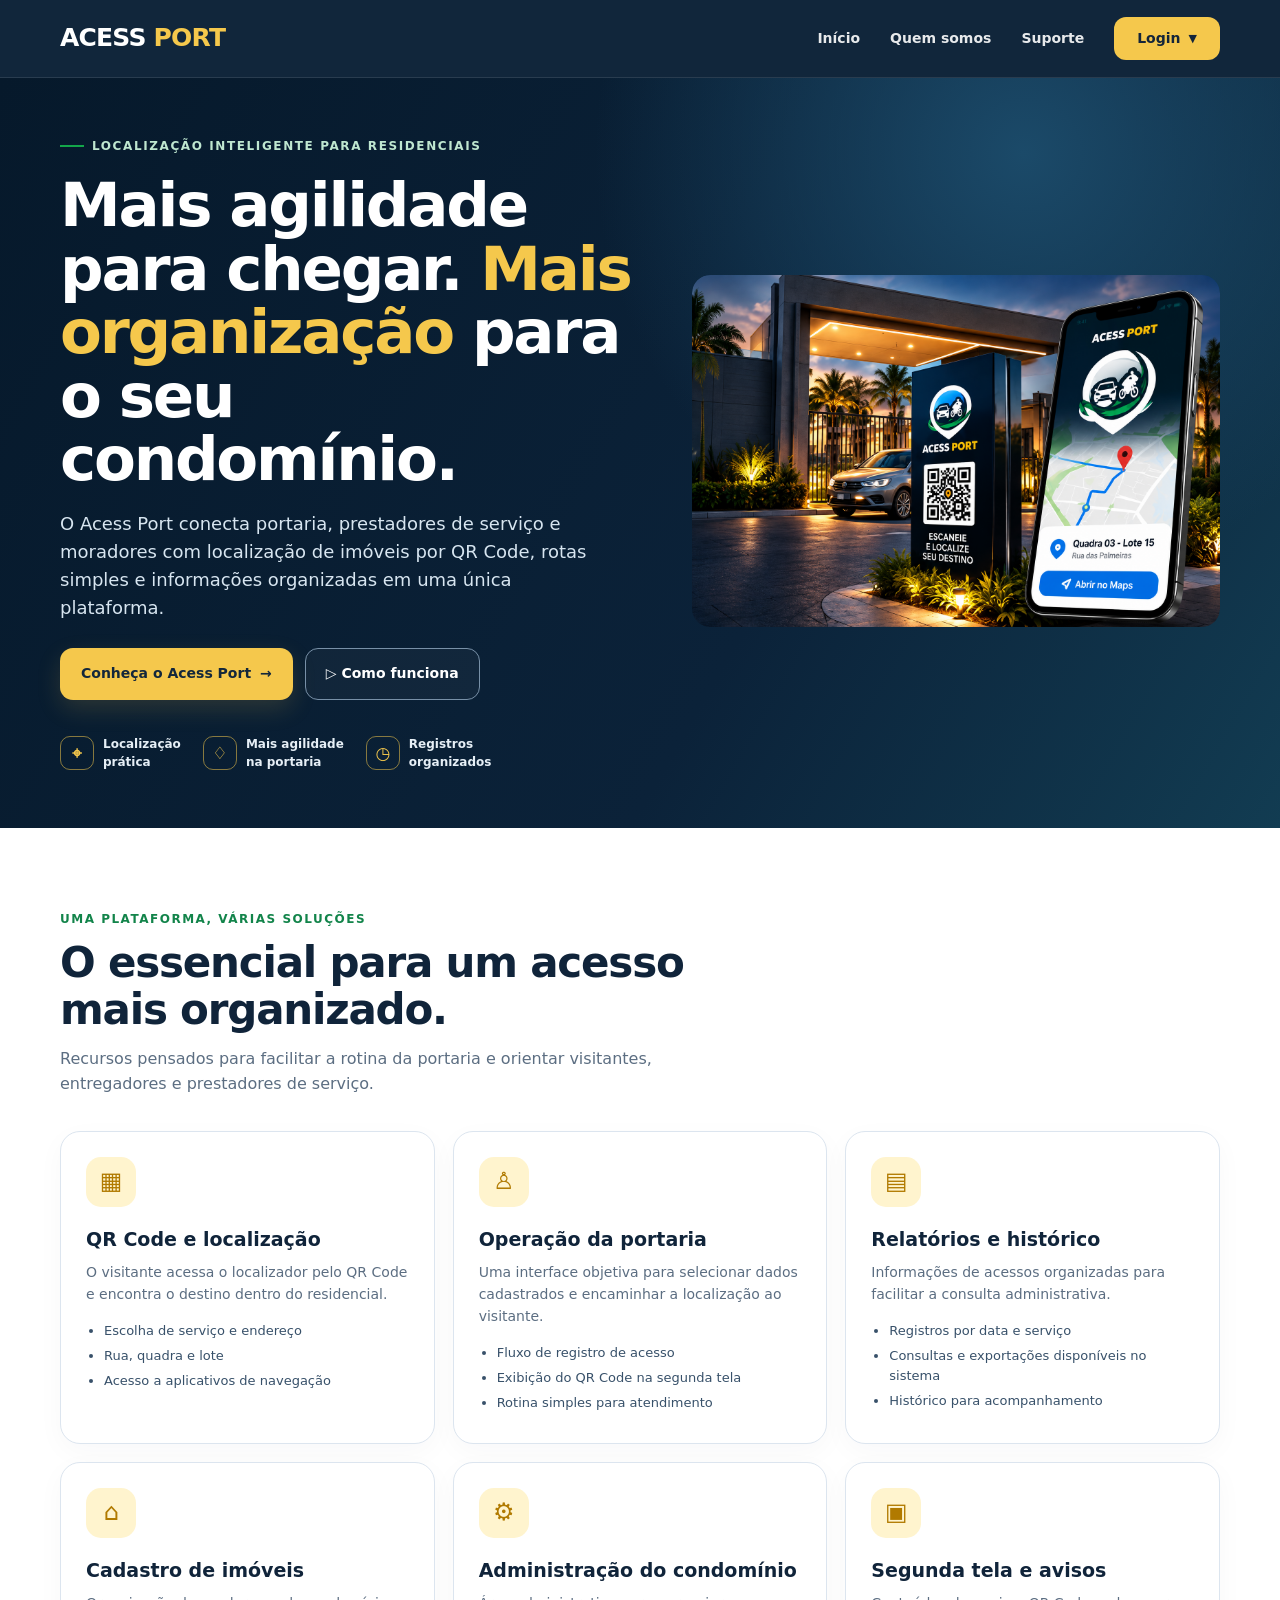
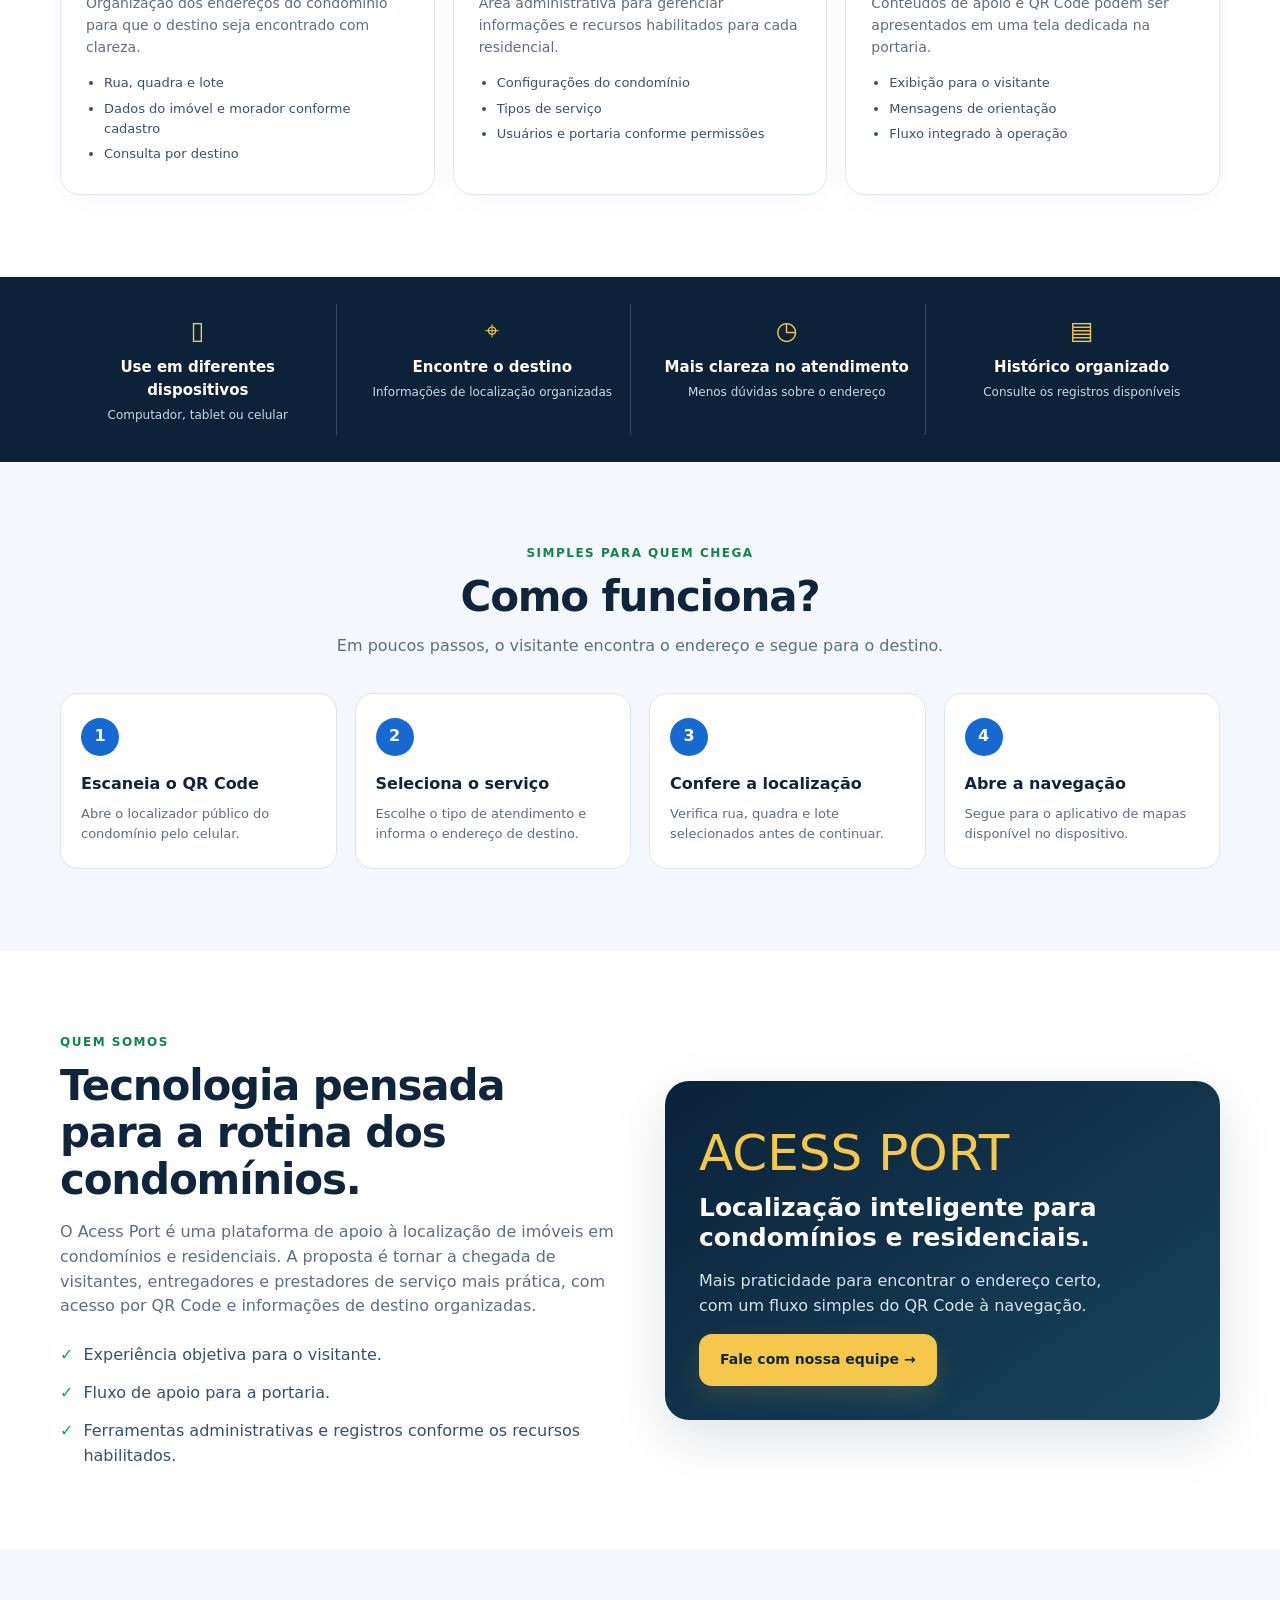
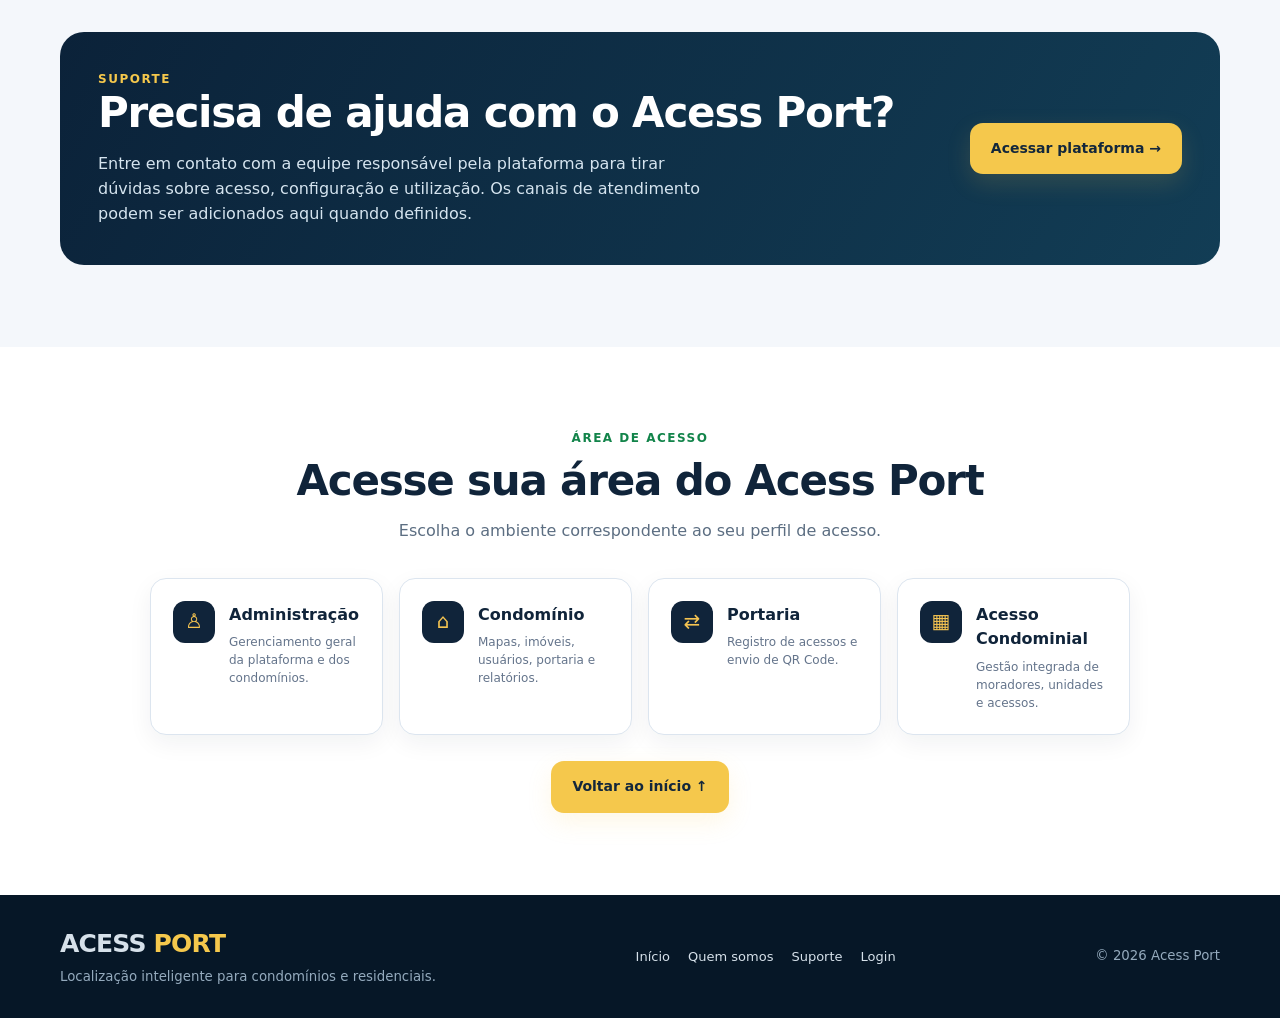
==== commit 5ef7a81a: "Update fmt.Println message from 'Hello' to 'Goodbye'" ====
--- a/index.html
+++ b/index.html
@@ -5,353 +5,36 @@
 <meta name="theme-color" content="#0b2239"><meta name="description" content="Acess Port — localização inteligente para condomínios e residenciais. QR Code, portaria, localização de imóveis e relatórios de acesso.">
 <title>Acess Port | Localização inteligente para condomínios</title>
 <style>
-/* ============================================================
-   ACESS PORT — CONDOMÍNIO
-   Shell verde-tarde (seucondominio) + visual do modelo
-   HTML/JS 100% preservados. Só o <style> muda.
-   ============================================================ */
+:root{--navy:#0b2239;--navy2:#123652;--blue:#1769d2;--green:#13a64a;--gold:#f5c84c;--ink:#10243a;--muted:#5c6e82;--line:#dce5ef;--paper:#f4f7fb;--white:#fff;--shadow:0 18px 55px rgba(6,26,47,.13)}
+*{box-sizing:border-box}html{scroll-behavior:smooth;scroll-padding-top:88px}body{margin:0;font-family:Inter,ui-sans-serif,system-ui,-apple-system,BlinkMacSystemFont,"Segoe UI",sans-serif;color:var(--ink);background:#fff;line-height:1.55}a{color:inherit;text-decoration:none}.wrap{width:min(1160px,calc(100% - 40px));margin:auto}.topbar{height:78px;position:sticky;top:0;z-index:20;background:rgba(8,30,51,.96);backdrop-filter:blur(12px);color:white;border-bottom:1px solid rgba(255,255,255,.1)}.nav{height:100%;display:flex;align-items:center;justify-content:space-between;gap:24px}.brand{font-size:25px;font-weight:900;letter-spacing:-.8px;white-space:nowrap}.brand span{color:var(--gold)}.navlinks{display:flex;align-items:center;gap:30px;font-size:14px;font-weight:700}.navlinks a{opacity:.9}.navlinks a:hover{color:var(--gold)}.navlinks .login{background:var(--gold);color:#14253a;padding:11px 23px;border-radius:12px;opacity:1}.menu-toggle{display:none;background:transparent;border:1px solid #496178;color:#fff;border-radius:10px;padding:8px 12px;font-size:20px}
+.hero{background:radial-gradient(circle at 80% 10%,#1b4a69 0,transparent 35%),linear-gradient(120deg,#06192b,#0b2239 62%,#123c52);color:white;overflow:hidden;position:relative}.hero-grid{min-height:590px;display:grid;grid-template-columns:1fr .9fr;align-items:center;gap:46px;padding-top:52px;padding-bottom:56px}.eyebrow{display:inline-flex;align-items:center;gap:8px;color:#bfe7d0;font-weight:800;font-size:12px;letter-spacing:1.6px;text-transform:uppercase}.eyebrow:before{content:"";width:24px;height:2px;background:var(--green)}h1{font-size:clamp(38px,5vw,61px);line-height:1.04;letter-spacing:-2.2px;margin:18px 0 20px;max-width:650px}h1 em{font-style:normal;color:var(--gold)}.hero p{font-size:18px;color:#d7e5f0;max-width:540px;margin:0 0 26px}.actions{display:flex;gap:12px;flex-wrap:wrap}.btn{display:inline-flex;align-items:center;justify-content:center;gap:9px;border-radius:13px;padding:14px 20px;font-weight:800;font-size:14px;border:1px solid transparent;transition:.2s}.btn:hover{transform:translateY(-2px)}.btn-gold{background:var(--gold);color:#13273b;box-shadow:0 9px 24px #f5c84c25}.btn-outline{border-color:#7890a7;color:white;background:#ffffff08}.hero-points{display:flex;gap:22px;margin-top:35px;flex-wrap:wrap}.point{display:flex;align-items:center;gap:9px;color:#e6eff6;font-size:12px;font-weight:650}.point-icon{width:34px;height:34px;display:grid;place-items:center;border:1px solid #f5c84c88;border-radius:10px;color:var(--gold);font-size:17px}.hero-art{position:relative}.preview-frame{border:0;padding:0;border-radius:18px;background:transparent;box-shadow:none;transform:none;overflow:hidden}.preview-frame img{width:100%;height:auto;max-height:520px;object-fit:contain;object-position:center;border-radius:18px;display:block}.floating-tag{display:none}.floating-tag b{display:grid;place-items:center;background:#e3f7e9;color:#12853b;width:34px;height:34px;border-radius:10px;font-size:19px}
+.section{padding:82px 0}.section-soft{background:var(--paper)}.section-head{max-width:690px;margin-bottom:34px}.section-head.center{text-align:center;margin-left:auto;margin-right:auto}.kicker{font-size:12px;letter-spacing:1.5px;text-transform:uppercase;font-weight:850;color:#12844a}h2{font-size:clamp(29px,3.5vw,42px);line-height:1.13;letter-spacing:-1.2px;margin:10px 0 14px} .section-head p{color:var(--muted);font-size:16px;margin:0}.solutions{display:grid;grid-template-columns:repeat(3,1fr);gap:18px}.solution{border:1px solid var(--line);background:#fff;border-radius:20px;padding:25px;box-shadow:0 8px 28px #112e4b08;transition:.2s}.solution:hover{transform:translateY(-4px);box-shadow:var(--shadow)}.solution-icon{height:50px;width:50px;border-radius:15px;background:#fff4ce;color:#b17a00;display:grid;place-items:center;font-size:24px;margin-bottom:18px}.solution h3{font-size:19px;margin:0 0 8px}.solution p{font-size:14px;color:var(--muted);margin:0}.solution ul{padding-left:18px;margin:15px 0 0;color:#38516a;font-size:13px}.solution li{margin:5px 0}
+.band{background:var(--navy);color:#fff;padding:27px 0}.band-grid{display:grid;grid-template-columns:repeat(4,1fr);gap:18px}.band-item{text-align:center;padding:8px 12px;border-right:1px solid #ffffff30}.band-item:last-child{border:0}.band-item strong{display:block;font-size:15px;margin-top:5px}.band-item span{font-size:12px;color:#c8d8e5}.band-icon{font-size:25px;color:var(--gold)}
+.steps{display:grid;grid-template-columns:repeat(4,1fr);gap:18px}.step{position:relative;padding:24px 20px;border:1px solid var(--line);border-radius:18px;background:#fff}.num{height:38px;width:38px;border-radius:50%;display:grid;place-items:center;background:var(--blue);color:white;font-weight:900;margin-bottom:16px}.step h3{font-size:16px;margin:0 0 7px}.step p{font-size:13px;color:var(--muted);margin:0}.about-grid{display:grid;grid-template-columns:1fr 1fr;align-items:center;gap:50px}.about-panel{border-radius:24px;padding:34px;background:linear-gradient(145deg,#0b2239,#17455c);color:white;min-height:300px;display:flex;flex-direction:column;justify-content:space-between;box-shadow:var(--shadow)}.about-panel .bigmark{font-size:50px;color:var(--gold)}.about-panel p{color:#d4e2ed;max-width:420px}.check-list{list-style:none;padding:0;margin:24px 0 0;display:grid;gap:13px}.check-list li{display:flex;gap:10px;align-items:flex-start;color:#36506a}.check{color:var(--green);font-weight:900}.support-box{background:linear-gradient(120deg,#0b2239,#123d55);border-radius:24px;padding:38px;color:#fff;display:flex;align-items:center;justify-content:space-between;gap:28px}.support-box h2{margin-top:0}.support-box p{color:#d5e4ef;max-width:630px;margin-bottom:0}.support-actions{display:flex;gap:10px;flex-wrap:wrap}.footer{background:#061727;color:#d6e1ea;padding:30px 0}.footer-inner{display:flex;align-items:center;justify-content:space-between;gap:20px}.footer small{color:#94aabd}.footer-links{display:flex;gap:18px;font-size:13px}
+@media(max-width:900px){.hero-grid{grid-template-columns:1fr .8fr;gap:24px}.preview-frame img{height:auto;max-height:420px}.hero-points{gap:12px}.solutions{grid-template-columns:repeat(2,1fr)}.steps{grid-template-columns:repeat(2,1fr)}.about-grid{gap:25px}.band-grid{grid-template-columns:repeat(2,1fr)}.band-item:nth-child(2){border:0}}
+@media(max-width:680px){.wrap{width:min(100% - 28px,1160px)}.topbar{height:68px}.brand{font-size:22px}.menu-toggle{display:block}.navlinks{display:none;position:absolute;left:0;right:0;top:68px;padding:18px 20px 22px;background:#081e33;flex-direction:column;align-items:stretch;gap:0;border-top:1px solid #ffffff20}.navlinks.open{display:flex}.navlinks a{padding:13px 8px}.navlinks .login{text-align:center;margin-top:8px}.hero-grid{grid-template-columns:1fr;padding-top:52px;padding-bottom:42px}.hero h1{font-size:42px;letter-spacing:-1.5px}.hero p{font-size:16px}.hero-art{margin:6px 10px 0}.preview-frame img{height:auto;max-height:360px;object-position:center}.floating-tag{left:-10px;bottom:15px}.section{padding:58px 0}.solutions,.steps,.about-grid{grid-template-columns:1fr}.band-grid{gap:12px}.band-item{border-right:0;border-bottom:1px solid #ffffff25;padding-bottom:16px}.band-item:nth-child(3),.band-item:nth-child(4){border-bottom:0}.support-box{padding:27px;align-items:flex-start;flex-direction:column}.footer-inner{align-items:flex-start;flex-direction:column}.actions .btn{width:100%}}
 
-/* ---------- Tokens verde-tarde ---------- */
-:root{
-  --sc-shell-fundo:#3b5a3f;
-  --sc-shell-fundo-2:#2f4a33;
-  --sc-shell-hover:#4a6b4e;
-  --sc-shell-texto:#ffffff;
-  --sc-shell-texto-suave:#c8dcc0;
-  --sc-shell-borda:#2f4a33;
-  --sc-shell-destaque:#8fbf7a;
+/* Menu suspenso de acesso: links para os painéis existentes */
+.nav-login{position:relative;display:flex;align-items:center}
+.navlinks .login{display:inline-flex;align-items:center;gap:8px;border:0;cursor:pointer;font:inherit;font-weight:800}
+.login-caret{font-size:11px;transition:transform .18s ease}
+.nav-login.open .login-caret{transform:rotate(180deg)}
+.login-menu{display:none;position:absolute;top:calc(100% + 12px);right:0;width:250px;padding:8px;background:#fff;border:1px solid #dce5ef;border-radius:14px;box-shadow:0 18px 45px rgba(0,0,0,.2);z-index:1000}
+.nav-login.open .login-menu{display:block}
+.login-menu a{display:flex;align-items:center;gap:12px;padding:13px 12px;border-radius:9px;color:#10243a!important;opacity:1!important;white-space:nowrap}
+.login-menu a:hover{background:#f0f4f9;color:#0d5dc8!important}
+.login-menu .menu-symbol{display:inline-flex;align-items:center;justify-content:center;width:32px;height:32px;flex:0 0 32px;border-radius:9px;background:#10243a;color:#f5c451;font-size:16px}
+.login-menu small{display:block;color:#68788b;font-size:11px;font-weight:500;margin-top:2px}
+.access-options{display:grid;grid-template-columns:repeat(4,minmax(0,1fr));gap:16px;margin:28px auto 0;max-width:980px;text-align:left}
+.access-option{display:flex;align-items:flex-start;gap:14px;padding:22px;border:1px solid #dce5ef;border-radius:16px;background:#fff;box-shadow:0 8px 24px rgba(16,36,58,.06);color:#10243a;transition:transform .18s ease,box-shadow .18s ease}
+.access-option:hover{transform:translateY(-3px);box-shadow:0 14px 30px rgba(16,36,58,.12)}
+.access-option .menu-symbol{display:inline-flex;align-items:center;justify-content:center;width:42px;height:42px;flex:0 0 42px;border-radius:12px;background:#10243a;color:#f5c451;font-size:20px}
+.access-option strong{display:block;font-size:16px;margin:2px 0 6px}
+.access-option small{display:block;color:#64748b;line-height:1.5;font-size:12px}
+@media(max-width:980px){.access-options{grid-template-columns:repeat(2,minmax(0,1fr))}}
+@media(max-width:760px){.nav-login{width:100%;display:block}.navlinks .login{width:100%;justify-content:space-between}.login-menu{position:static;width:100%;margin-top:8px;box-shadow:none}.access-options{grid-template-columns:1fr}.access-option{padding:17px}}
 
-  --navy:#3b5a3f;
-  --navy2:#2f4a33;
-  --blue:#3f7a4a;
-  --gold:#e7bd4a;
-  --bg:#f3f7f3;
-  --ink:#1f3d24;
-  --muted:#6b7f6e;
-  --line:#dfe7e0;
-  --white:#fff;
-  --red:#b42318;
-  --green:#14804a;
-  --surface:#ffffff;
-  --surface-2:#f4f8f4;
-
-  --ap-sidebar:#3b5a3f;
-  --ap-sidebar-soft:#4a6b4e;
-  --ap-accent:#e7bd4a;
-  --ap-blue:#3f7a4a;
-  --ap-canvas:#f3f7f3;
-  --ap-border:#e3eae4;
-  --ap-shadow:0 8px 24px rgba(31,61,36,.055);
-}
-
-*{box-sizing:border-box}
-body{margin:0;background:var(--bg);font:15px/1.45 Inter,system-ui,Arial;color:var(--ink)}
-button,input,select,textarea{font:inherit}
-button{cursor:pointer;border:0;border-radius:10px;padding:11px 15px;font-weight:700;background:var(--blue);color:#fff}
-button.secondary{background:#e6efe6;color:var(--navy)}
-button.danger{background:var(--red)}
-input,select{width:100%;padding:12px;border:1px solid #ccd7cd;border-radius:10px;background:#fff;color:var(--ink)}
-label{display:block;font-weight:650;margin:12px 0 6px}
-.hidden{display:none!important}
-
-/* ---------- Layout shell seucondominio ---------- */
-.layout{display:grid;grid-template-columns:250px 1fr;min-height:100vh}
-.sidebar{background:var(--sc-shell-fundo);color:#fff;padding:24px 16px;border-right:1px solid var(--sc-shell-borda);position:sticky;top:0;height:100vh;min-height:100vh;overflow-y:auto;align-self:start;scrollbar-width:thin;scrollbar-color:#5a7a5e var(--sc-shell-fundo)}
-.brand{font-size:23px;font-weight:850;letter-spacing:.2px;margin:0 8px 5px}
-.brand span{color:var(--gold)}
-.subbrand{color:var(--sc-shell-texto-suave);font-size:12px;margin:0 8px 30px}
-.nav{display:grid;gap:8px}
-.nav button{background:transparent;color:var(--sc-shell-texto-suave);text-align:left;border-radius:10px;transition:background .18s ease,color .18s ease}
-.nav button:hover,.nav button.active{background:var(--sc-shell-hover);color:#fff}
-.nav button:before{color:var(--gold)}
-.sidefoot{margin-top:40px;color:var(--sc-shell-texto-suave);font-size:12px;padding:8px;border-top:1px solid #ffffff20}
-.main{min-width:0}
-
-/* ---------- Topo ---------- */
-.top{display:flex;justify-content:space-between;align-items:center;gap:16px;padding:20px 28px;background:#fff;border-bottom:1px solid var(--line);position:sticky;top:0;z-index:20;min-height:76px}
-.top h1{font-size:22px;margin:0;color:var(--navy)}
-.who{font-size:12px;color:var(--muted)}
-.content{padding:26px;max-width:1400px;margin:0 auto;width:100%}
-
-/* ---------- Componentes (modelo + funcional) ---------- */
-.grid{display:grid;grid-template-columns:repeat(3,minmax(0,1fr));gap:16px}
-.card{background:#fff;border:1px solid var(--line);border-radius:16px;padding:20px;box-shadow:0 4px 14px rgba(31,61,36,.05);min-width:0}
-.stat{font-size:30px;font-weight:850;margin:6px 0;color:var(--navy)}
-.muted{color:var(--muted)}
-.row{display:flex;align-items:center;justify-content:space-between;gap:12px;min-width:0}
-.formrow{display:grid;grid-template-columns:repeat(2,minmax(0,1fr));gap:12px}
-.actions{display:flex;gap:8px;flex-wrap:wrap;margin-top:14px;align-items:center}
-.tablewrap{overflow:auto;margin-top:14px;border:1px solid var(--line);border-radius:12px;background:#fff;max-width:100%}
-table{border-collapse:collapse;width:100%;background:#fff;font-size:13px;min-width:620px}
-th,td{text-align:left;padding:12px;border-bottom:1px solid var(--line);white-space:nowrap;vertical-align:middle}
-th{font-size:12px;text-transform:uppercase;color:var(--muted);background:#f4f8f4;position:sticky;top:0;z-index:1}
-tbody tr:hover{background:#f7fbf7}
-tbody tr:last-child td{border-bottom:0}
-.pill{display:inline-block;padding:4px 9px;border-radius:999px;background:#e8f7ef;color:var(--green);font-size:12px;font-weight:700;white-space:nowrap}
-.pill.gold{background:#fff4d4;color:#7c5c00}
-.notice{padding:12px 14px;border-radius:10px;background:#fff4d4;color:#6b5000;margin:12px 0}
-.status{margin-top:12px;min-height:22px;color:var(--muted);font-size:13px;overflow-wrap:anywhere}
-.error{color:var(--red)}
-.empty{padding:25px;text-align:center;color:var(--muted);border:1px dashed #cbd6c4;border-radius:10px;background:#fbfdfb}
-.sectiontitle{margin:0 0 16px;color:var(--navy);font-size:18px;font-weight:800}
-.small{font-size:12px}
-
-/* ---------- LOGIN (verde-tarde) ---------- */
-#loginScreen.loginwrap,
-.loginwrap{
-  display:grid !important;
-  place-items:center !important;
-  min-height:100vh !important;
-  padding:20px !important;
-  background:linear-gradient(135deg,#2f4a33,#3b5a3f) !important;
-}
-#loginScreen.hidden{display:none !important}
-.login{background:#fff !important;width:min(440px,100%) !important;border-radius:22px !important;padding:30px !important;box-shadow:0 25px 80px rgba(0,0,0,.25) !important}
-.login .brand{color:#3b5a3f !important;margin:0 !important}
-.login .brand span{color:#e7bd4a !important}
-.login p{color:#6b7f6e !important}
-.login button{width:100% !important;margin-top:16px !important}
-.login .secondary{background:#e6efe6 !important;color:#3b5a3f !important}
-#loginScreen input:focus{border-color:#3f7a4a !important;box-shadow:0 0 0 3px rgba(63,122,74,.15) !important}
-
-/* ---------- Portal público ---------- */
-.public-portal{width:min(560px,100%)!important;padding:clamp(20px,5vw,34px)!important;border-radius:24px!important}
-.public-portal .brand{font-size:25px}
-.public-portal .portal-intro{margin:8px 0 18px}
-.public-portal .step-label{display:flex;align-items:center;gap:9px;font-weight:800;margin:16px 0 5px}
-.public-portal .step-number{display:inline-grid;place-items:center;flex:0 0 28px;width:28px;height:28px;border-radius:50%;background:#e6efe6;color:var(--navy);font-size:13px}
-.public-portal select{min-height:48px;font-size:16px}
-.public-portal .terms-box{display:flex;align-items:flex-start;gap:10px;padding:13px;border:1px solid var(--line);border-radius:12px;background:#f4f8f4;margin-top:16px}
-.public-portal .terms-box input{width:20px;height:20px;flex:0 0 20px;margin:2px 0 0}
-.public-portal .terms-box label{margin:0;font-weight:500}
-.public-portal .primary-go{width:100%;background:var(--green);font-size:17px;padding:15px;margin-top:16px;border-radius:12px}
-.public-portal .primary-go:disabled{opacity:.6}
-.public-portal .map-choice{display:flex;align-items:center;gap:12px;width:100%;text-align:left;padding:13px 15px;margin:9px 0 0;background:#fff;color:var(--navy);border:1px solid var(--line);box-shadow:0 2px 7px rgba(31,61,36,.05)}
-.public-portal .map-choice .map-icon{display:grid;place-items:center;width:42px;height:42px;border-radius:12px;background:#eef5ee;font-size:21px;flex:0 0 42px}
-.public-portal .map-choice small{display:block;color:var(--muted);font-weight:500}
-.public-portal .map-choice:active{transform:scale(.99)}
-
-/* ---------- Segunda tela / HDMI ---------- */
-body.screen-display{margin:0!important;background:#000!important;overflow:hidden!important}
-body.screen-display #loginScreen,body.screen-display #app{display:none!important}
-#publicDisplay{display:none}
-body.screen-display #publicDisplay{display:flex!important;position:fixed;inset:0;width:100vw;height:100vh;background:#000;color:#fff;align-items:center;justify-content:center;overflow:hidden;text-align:center}
-#publicDisplay .media-frame{position:absolute;inset:0;display:flex;align-items:center;justify-content:center;background:#000}
-#publicDisplay .media-frame img,#publicDisplay .media-frame video{width:100%;height:100%;object-fit:contain;background:#000}
-#publicDisplay .qr-scene{position:relative;z-index:2;display:flex;flex-direction:column;align-items:center;justify-content:center;gap:2vh;width:100%;height:100%;padding:3vh 3vw;background:#fff;color:var(--navy)}
-#publicDisplay .qr-scene[hidden]{display:none}
-#displayPcd{position:absolute;inset:0;z-index:5;background:#fff;color:var(--navy);display:flex;align-items:center;justify-content:center;padding:6vw;text-align:center;font-size:clamp(30px,5vw,76px);font-weight:800;white-space:pre-wrap;overflow-wrap:anywhere}
-#displayPcd[hidden]{display:none}
-#publicDisplay .qr-scene h1{font-size:clamp(24px,4vw,54px);margin:0}
-#publicDisplay .qr-scene p{font-size:clamp(18px,2.2vw,32px);margin:0}
-#publicDisplay .qr-scene img{width:min(56vh,52vw);height:min(56vh,52vw);max-width:70vw;max-height:62vh;object-fit:contain;background:#fff}
-#publicDisplay .timer{font-size:clamp(20px,2.4vw,34px);font-weight:800;background:#e4f7e2;color:#14532d;padding:8px 18px;border-radius:12px}
-#publicDisplay .display-brand{position:absolute;bottom:2vh;right:2vw;color:#64748b;font-size:clamp(10px,1vw,16px)}
-.display-text-slide{padding:5vw;max-width:90vw;font-size:clamp(28px,5vw,72px);font-weight:800;white-space:pre-wrap;overflow-wrap:anywhere}
-
-/* ---------- Mídia / documentos ---------- */
-.media-admin{display:grid;grid-template-columns:1fr;gap:16px;margin-top:20px}
-.media-admin input[type=file]{padding:10px}
-.media-list{display:flex;flex-wrap:wrap;gap:8px;margin-top:10px}
-.media-list span{background:#eaf4ea;padding:7px 10px;border-radius:8px;font-size:12px}
-.media-row{display:grid;grid-template-columns:minmax(0,1fr) auto auto;align-items:center;gap:8px;padding:9px 0;border-bottom:1px solid var(--line)}
-.media-row:last-child{border-bottom:0}
-.media-row .media-name{min-width:0;overflow-wrap:anywhere}
-.media-row button{padding:7px 10px;font-size:12px}
-.media-row .secondary{background:#e6efe6;color:var(--navy)}
-.media-row .danger{background:var(--red)}
-.media-panel{border:1px solid var(--line);border-radius:14px;padding:18px;background:#fbfdfb}
-.media-panel-head{display:flex;align-items:flex-start;justify-content:space-between;gap:14px;margin-bottom:12px}
-.media-panel-head h3{margin:0 0 5px}
-.media-panel .helper{font-size:13px;color:var(--muted);margin:0}
-.media-toolbar{display:grid;grid-template-columns:minmax(0,1fr) auto;gap:12px;align-items:end}
-.document-row{display:grid;grid-template-columns:minmax(0,1fr) auto auto;gap:10px;align-items:center;padding:12px 0;border-bottom:1px solid var(--line)}
-.document-row:last-child{border-bottom:0}
-.document-name{overflow-wrap:anywhere;min-width:0}
-.document-name strong{display:block}
-.document-name small{color:var(--muted)}
-.document-row button{padding:8px 10px;font-size:12px}
-.admin-note{border-radius:10px;background:#fff5d9;color:#715500;padding:12px;font-size:13px;margin-top:12px}
-.file-drop{border:1px dashed #b8c8b8;border-radius:12px;padding:14px;background:#fff}
-.file-drop input[type=file]{padding:8px}
-
-/* ---------- Dashboard / KPIs ---------- */
-.dashboard-toolbar{display:flex;align-items:center;justify-content:space-between;gap:12px;flex-wrap:wrap;margin-bottom:12px}
-.dashboard-toolbar .actions{margin-top:0}
-.dashboard-kpis{display:grid;grid-template-columns:repeat(auto-fit,minmax(180px,1fr));gap:14px;margin:16px 0}
-.dashboard-kpi{position:relative;overflow:hidden;background:linear-gradient(135deg,#fff,#f7fbf7);border:1px solid var(--line);border-radius:16px;padding:18px;box-shadow:0 6px 18px rgba(31,61,36,.05)}
-.dashboard-kpi:after{content:"";position:absolute;right:-22px;top:-25px;width:90px;height:90px;border-radius:50%;background:#3f7a4a0c}
-.dashboard-kpi .kpi-label{font-size:12px;font-weight:750;color:var(--muted);letter-spacing:.03em;text-transform:uppercase}
-.dashboard-kpi .kpi-value{font-size:clamp(24px,2.5vw,32px);font-weight:850;letter-spacing:-.03em;margin:8px 0 4px;color:var(--navy)}
-.dashboard-kpi .kpi-foot{font-size:12px;color:var(--muted)}
-.dashboard-columns{display:grid;grid-template-columns:minmax(0,1.2fr) minmax(280px,1fr);gap:16px;align-items:start;margin-top:16px}
-.dashboard-table{width:100%;font-size:13px}
-.dashboard-table td{white-space:normal}
-.dashboard-fullscreen{background:#e6efe6;color:var(--navy);border:1px solid #d6e6d6}
-.dashboard-fullscreen:hover{background:#d4e6d4}
-.dashboard-fullscreen-active .sidebar{display:none!important}
-.dashboard-fullscreen-active .layout{grid-template-columns:1fr!important}
-.dashboard-fullscreen-active .top{position:sticky;top:0;z-index:10}
-.dashboard-fullscreen-active .content{max-width:1600px}
-.dashboard-back-row{margin:0 0 14px}
-.dashboard-back-button{display:inline-flex;align-items:center;gap:8px}
-.dashboard-shortcut{display:flex;align-items:center;justify-content:space-between;gap:12px;text-align:left;background:#fff;color:var(--navy);border:1px solid var(--line);border-radius:12px;padding:13px 15px;box-shadow:0 2px 8px rgba(31,61,36,.05)}
-.dashboard-shortcut:hover{background:#f5faf5;border-color:#c8dcc8}
-.dashboard-shortcut strong{display:block}
-.dashboard-shortcut small{display:block;color:var(--muted);font-weight:500;margin-top:3px}
-.dashboard-shortcuts{display:grid;grid-template-columns:repeat(auto-fit,minmax(190px,1fr));gap:10px;margin-top:14px}
-.dashboard-mini-list{display:grid;gap:10px;margin-top:12px}
-.dashboard-mini-item{border:1px solid var(--line);border-radius:12px;padding:12px;background:#fff}
-.dashboard-mini-item p{margin:7px 0 0;white-space:pre-wrap;overflow-wrap:anywhere}
-.dashboard-bar-track{height:8px;background:#edf3ed;border-radius:99px;overflow:hidden;margin-top:6px}
-.dashboard-bar-fill{height:100%;background:linear-gradient(90deg,#3f7a4a,#7fb069);border-radius:99px}
-
-/* ---------- Sidebar perfil ---------- */
-.side-profile{display:flex;flex-direction:column;align-items:center;gap:7px;margin:18px 0 22px;padding:14px 8px 18px;border-bottom:1px solid #ffffff20}
-.profile-photo-button{width:88px;height:88px;display:grid;place-items:center;border-radius:22px;background:#fff;color:var(--navy);border:3px solid rgba(231,189,74,.8);padding:0;overflow:hidden;box-shadow:0 4px 12px #0002}
-.profile-photo-button img{width:100%;height:100%;object-fit:cover}
-.profile-photo-button span{font-size:32px}
-.sidebar-profile-name{font-size:13px;font-weight:750;color:#fff;text-align:center;max-width:190px;overflow:hidden;text-overflow:ellipsis;white-space:nowrap}
-.sidebar-profile-hint{font-size:10px;color:var(--sc-shell-texto-suave);text-align:center}
-
-/* ---------- Menu conta ---------- */
-.top-actions{display:flex;align-items:center;gap:10px;margin-left:auto}
-.account-menu{position:relative;flex-shrink:0;z-index:25}
-.account-trigger{display:flex;align-items:center;gap:8px;background:#fff;color:var(--navy);border:1px solid var(--line);padding:10px 12px;border-radius:10px;font-weight:700;white-space:nowrap}
-.account-trigger:hover{border-color:#c8dcc8;background:#f8fbf8}
-.account-dropdown{position:absolute;right:0;top:calc(100% + 8px);min-width:190px;background:#fff;border:1px solid var(--line);border-radius:12px;box-shadow:0 12px 32px rgba(31,61,36,.15);z-index:100;padding:6px}
-.account-dropdown button{display:flex;align-items:center;gap:9px;width:100%;background:transparent;color:var(--ink);text-align:left;padding:10px;border-radius:8px;font-weight:600}
-.account-dropdown button:hover{background:#f3f6fb}
-.account-dropdown[hidden]{display:none!important}
-
-/* ---------- Relatórios ---------- */
-.report-filters{display:grid;grid-template-columns:repeat(3,minmax(0,1fr));gap:12px;align-items:end}
-.report-download-groups{display:grid;grid-template-columns:repeat(2,minmax(0,1fr));gap:14px;width:100%;margin:0 0 18px;align-items:stretch}
-.report-download-group{display:flex;flex-direction:column;gap:8px;border:1px solid var(--line);border-radius:12px;padding:14px;background:#fbfdfb;min-width:0}
-.report-download-group h3{font-size:14px;line-height:1.35;margin:0;padding-bottom:8px;border-bottom:1px solid var(--line)}
-.report-download-group .actions{display:flex;flex-wrap:wrap;align-items:center;gap:8px;margin:0}
-.report-download-group button{width:auto;min-height:34px;padding:8px 11px;border-radius:8px;font-size:12.5px;line-height:1.25;white-space:normal;flex:0 1 auto}
-.report-download-group button:hover{filter:brightness(.98)}
-
-/* ---------- Navegação contextual ---------- */
-#app .nav-group{display:grid;gap:5px}
-#app .nav-group-toggle{width:100%;display:flex;align-items:center;justify-content:space-between;gap:10px;background:transparent;color:var(--sc-shell-texto-suave);text-align:left;border-radius:10px;padding:11px 12px;min-height:44px}
-#app .nav-group-toggle:before{content:attr(data-icon);display:inline-grid;place-items:center;width:22px;min-width:22px;font-size:17px;line-height:1;color:var(--gold)}
-#app .nav-group-toggle.active,#app .nav-group-toggle:hover{background:var(--sc-shell-hover);color:#fff}
-#app .nav-chevron{margin-left:auto}
-#app .nav-submenu{display:grid;gap:5px;padding-left:12px}
-#app .nav-submenu[hidden]{display:none!important}
-#app .nav-submenu button{font-size:14px;padding:9px 10px 9px 12px;border-left:2px solid var(--sc-shell-hover)!important;border-radius:0 8px 8px 0;color:var(--sc-shell-texto-suave)}
-#app .nav-submenu button.active{color:#fff;border-left-color:var(--gold)!important;background:rgba(255,255,255,.07)}
-
-/* ---------- Mapas / detalhes ---------- */
-.maps-details{border:1px solid var(--line);border-radius:12px;overflow:hidden;background:#fff}
-.maps-details>summary{cursor:pointer;list-style:none;padding:14px 16px;background:#f5faf5;color:var(--navy);font-weight:750;display:flex;align-items:center;justify-content:space-between}
-.maps-details>summary::-webkit-details-marker{display:none}
-.maps-details>summary:after{content:'＋';font-size:18px;color:var(--blue)}
-.maps-details[open]>summary:after{content:'−'}
-.maps-scroll{max-height:480px;overflow:auto;border-top:1px solid var(--line)}
-.maps-scroll .tablewrap{overflow:auto;max-height:480px}
-.maps-scroll table{min-width:900px;width:100%;border-collapse:separate;border-spacing:0}
-.maps-scroll thead th{position:sticky;top:0;z-index:2;background:#f7faf7}
-.maps-scroll td,.maps-scroll th{padding:14px;vertical-align:middle}
-.maps-count{font-weight:600;color:var(--muted)}
-
-/* ---------- Classes do modelo (Acess Port Acesso Condominial) ---------- */
-/* Mantidas para que as páginas renderizadas por JS fiquem visualmente iguais ao modelo */
-.app{min-height:100vh;display:grid;grid-template-columns:268px minmax(0,1fr)}
-.page-head{display:flex;align-items:flex-start;justify-content:space-between;gap:12px;flex-wrap:wrap}
-.page-head h2{margin:0 0 4px;font-size:20px}
-.cards{display:grid;grid-template-columns:repeat(4,minmax(0,1fr));gap:14px}
-.metric-label{font-size:12px;color:var(--muted)}
-.metric{font-size:27px;font-weight:850;margin:7px 0 0;color:var(--navy)}
-.section-title{margin:0 0 14px;font-size:16px}
-.toolbar{display:flex;align-items:center;justify-content:space-between;gap:10px;flex-wrap:wrap;margin-bottom:14px}
-.btn-primary{background:var(--blue);color:#fff}
-.btn-secondary{background:#e6efe6;color:var(--navy)}
-.btn-outline{background:#fff;color:var(--blue);border:1px solid #d8e3d8}
-.search{max-width:340px;min-width:220px}
-.form-grid{display:grid;grid-template-columns:repeat(2,minmax(0,1fr));gap:14px}
-.field{min-width:0}.field.full{grid-column:1/-1}
-.form-actions{display:flex;gap:8px;justify-content:flex-end;flex-wrap:wrap;margin-top:16px}
-.table-wrap{width:100%;overflow:auto}
-.view{display:none}.view.active{display:grid;gap:18px}
-input,select,textarea{width:100%;padding:11px 12px;border:1px solid #ccd7cd;border-radius:8px;background:#fff;color:var(--ink);outline:none}
-input:focus,select:focus,textarea:focus{border-color:#7aa57a;box-shadow:0 0 0 3px #3f7a4a14}
-.resident-tools{display:flex;align-items:center;gap:8px;flex-wrap:wrap}
-.more-wrap{position:relative}
-.more-button{width:40px;height:40px;padding:0;font-size:23px;line-height:1}
-.more-menu{position:absolute;right:0;top:calc(100% + 7px);z-index:40;width:280px;padding:7px;background:#fff;border:1px solid var(--line);border-radius:10px;box-shadow:0 14px 35px rgba(31,61,36,.14)}
-.more-menu button{display:block;width:100%;padding:10px;text-align:left;background:transparent;color:var(--ink);font-size:13px;font-weight:600}
-.more-menu button:hover{background:#f1f5fa}
-.bulk-card{border-color:#b9ceb9}
-.bulk-results{display:grid;gap:14px;margin-top:16px}
-.extracted-card{border:1px solid var(--line);border-radius:10px;padding:14px;background:#fbfdfb}
-.extracted-card h4{margin:0 0 10px}
-.extracted-card .form-grid{margin-top:12px}
-.extracted-card .form-actions{margin-top:12px}
-.file-note{font-size:11px;color:var(--muted);margin-top:6px}
-.resident-table{min-width:900px}
-.unit-table{min-width:560px}
-.unit-code{font-weight:800;letter-spacing:.4px}
-.resident-tools .search{width:min(340px,45vw)}
-
-/* ---------- Responsivo ---------- */
-@media(max-width:1100px){
-  .grid,.cards{grid-template-columns:repeat(2,minmax(0,1fr))}
-  .layout,.app{grid-template-columns:220px minmax(0,1fr)}
-  .content{padding:18px}
-  .report-download-groups{grid-template-columns:1fr}
-}
-@media(max-width:900px){
-  .dashboard-columns{grid-template-columns:1fr}
-  .dashboard-kpis{grid-template-columns:repeat(auto-fit,minmax(145px,1fr))}
-  .dashboard-kpi{padding:14px}
-}
-@media(max-width:800px){
-  .layout,.app{grid-template-columns:1fr}
-  .sidebar{position:relative;top:0;height:auto;min-height:0;max-height:none;padding:13px 14px 12px;border-right:0;border-bottom:1px solid var(--sc-shell-borda)}
-  .subbrand,.sidefoot{display:none}
-  .nav{display:flex;overflow-x:auto;gap:6px;padding:2px 0 5px}
-  .nav button{width:auto;white-space:nowrap;padding:9px;font-size:11px}
-  .top{padding:14px 16px;align-items:flex-start;position:relative;min-height:68px}
-  .content{padding:14px}
-  .grid,.cards{grid-template-columns:1fr}
-  .formrow,.form-grid,.report-filters{grid-template-columns:1fr}
-  .top h1{font-size:18px}
-  .dashboard-columns{grid-template-columns:1fr!important}
-  .media-toolbar{grid-template-columns:1fr}
-  .media-panel-head{flex-direction:column}
-  .dashboard-shortcuts{grid-template-columns:1fr}
-  .field.full{grid-column:auto}
-}
-@media(max-width:700px){
-  .document-row{grid-template-columns:1fr}
-  .media-panel-head{display:block}
-  .media-panel-head button{margin-top:10px}
-}
-@media(max-width:600px){
-  .top{align-items:flex-start}
-  .top-actions{margin-left:auto}
-  .account-trigger{padding:8px 10px;font-size:13px}
-}
-@media(max-width:480px){
-  .cards{grid-template-columns:repeat(2,minmax(0,1fr));gap:9px}
-  .card{padding:13px}
-  .metric{font-size:23px}
-  .search{max-width:none;width:100%}
-  .page-head{display:block}
-  .page-head .btn-primary{margin-top:10px;width:100%}
-}
-
-/* ---------- Acessibilidade ---------- */
-:focus-visible{outline:3px solid var(--gold);outline-offset:2px}
-@media(prefers-reduced-motion:reduce){
-  *,*::before,*::after{scroll-behavior:auto!important;transition:none!important}
-}
 </style>
-
-
 </head>
 <body>
 <header class="topbar"><div class="wrap nav"><a class="brand" href="#inicio" aria-label="Acess Port início">ACESS <span>PORT</span></a><button class="menu-toggle" aria-label="Abrir menu" aria-expanded="false" id="menuToggle">☰</button><nav class="navlinks" id="navLinks"><a href="#inicio">Início</a><a href="#quem-somos">Quem somos</a><a href="#suporte">Suporte</a><div class="nav-login" id="navLogin"><button class="login" type="button" id="loginToggle" aria-expanded="false" aria-controls="loginMenu">Login <span class="login-caret">▼</span></button><div class="login-menu" id="loginMenu"><a href="administracao.html"><span class="menu-symbol">♙</span><span><strong>Administração</strong><small>Administrador geral</small></span></a><a href="condominio.html"><span class="menu-symbol">⌂</span><span><strong>Condomínio</strong><small>Administrador do condomínio</small></span></a><a href="portaria.html"><span class="menu-symbol">⇄</span><span><strong>Portaria</strong><small>Acesso dos porteiros</small></span></a><a href="acesso-condominial.html"><span class="menu-symbol">▦</span><span><strong>Acesso Condominial</strong><small>Gestão integrada do condomínio</small></span></a></div></div></nav></div></header>
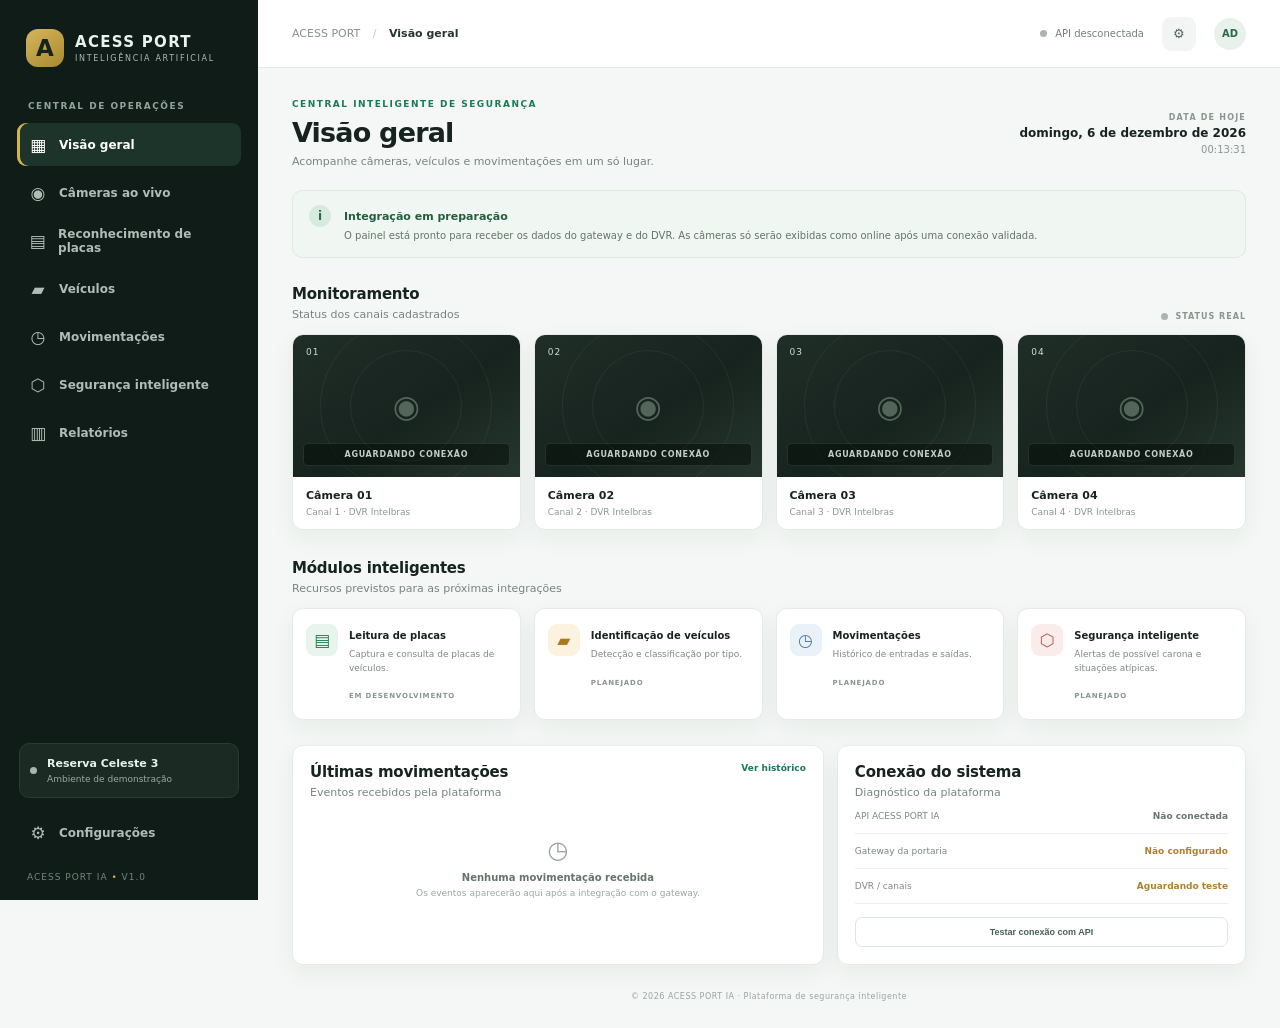
==== commit 36ea82e6: "Add files via upload" ====
--- a/index.html
+++ b/index.html
@@ -1,53 +1,90 @@
-<!doctype html>
-<html lang="pt-BR">
-<head>
-<meta charset="utf-8"><meta name="viewport" content="width=device-width, initial-scale=1">
-<meta name="theme-color" content="#0b2239"><meta name="description" content="Acess Port — localização inteligente para condomínios e residenciais. QR Code, portaria, localização de imóveis e relatórios de acesso.">
-<title>Acess Port | Localização inteligente para condomínios</title>
-<style>
-:root{--navy:#0b2239;--navy2:#123652;--blue:#1769d2;--green:#13a64a;--gold:#f5c84c;--ink:#10243a;--muted:#5c6e82;--line:#dce5ef;--paper:#f4f7fb;--white:#fff;--shadow:0 18px 55px rgba(6,26,47,.13)}
-*{box-sizing:border-box}html{scroll-behavior:smooth;scroll-padding-top:88px}body{margin:0;font-family:Inter,ui-sans-serif,system-ui,-apple-system,BlinkMacSystemFont,"Segoe UI",sans-serif;color:var(--ink);background:#fff;line-height:1.55}a{color:inherit;text-decoration:none}.wrap{width:min(1160px,calc(100% - 40px));margin:auto}.topbar{height:78px;position:sticky;top:0;z-index:20;background:rgba(8,30,51,.96);backdrop-filter:blur(12px);color:white;border-bottom:1px solid rgba(255,255,255,.1)}.nav{height:100%;display:flex;align-items:center;justify-content:space-between;gap:24px}.brand{font-size:25px;font-weight:900;letter-spacing:-.8px;white-space:nowrap}.brand span{color:var(--gold)}.navlinks{display:flex;align-items:center;gap:30px;font-size:14px;font-weight:700}.navlinks a{opacity:.9}.navlinks a:hover{color:var(--gold)}.navlinks .login{background:var(--gold);color:#14253a;padding:11px 23px;border-radius:12px;opacity:1}.menu-toggle{display:none;background:transparent;border:1px solid #496178;color:#fff;border-radius:10px;padding:8px 12px;font-size:20px}
-.hero{background:radial-gradient(circle at 80% 10%,#1b4a69 0,transparent 35%),linear-gradient(120deg,#06192b,#0b2239 62%,#123c52);color:white;overflow:hidden;position:relative}.hero-grid{min-height:590px;display:grid;grid-template-columns:1fr .9fr;align-items:center;gap:46px;padding-top:52px;padding-bottom:56px}.eyebrow{display:inline-flex;align-items:center;gap:8px;color:#bfe7d0;font-weight:800;font-size:12px;letter-spacing:1.6px;text-transform:uppercase}.eyebrow:before{content:"";width:24px;height:2px;background:var(--green)}h1{font-size:clamp(38px,5vw,61px);line-height:1.04;letter-spacing:-2.2px;margin:18px 0 20px;max-width:650px}h1 em{font-style:normal;color:var(--gold)}.hero p{font-size:18px;color:#d7e5f0;max-width:540px;margin:0 0 26px}.actions{display:flex;gap:12px;flex-wrap:wrap}.btn{display:inline-flex;align-items:center;justify-content:center;gap:9px;border-radius:13px;padding:14px 20px;font-weight:800;font-size:14px;border:1px solid transparent;transition:.2s}.btn:hover{transform:translateY(-2px)}.btn-gold{background:var(--gold);color:#13273b;box-shadow:0 9px 24px #f5c84c25}.btn-outline{border-color:#7890a7;color:white;background:#ffffff08}.hero-points{display:flex;gap:22px;margin-top:35px;flex-wrap:wrap}.point{display:flex;align-items:center;gap:9px;color:#e6eff6;font-size:12px;font-weight:650}.point-icon{width:34px;height:34px;display:grid;place-items:center;border:1px solid #f5c84c88;border-radius:10px;color:var(--gold);font-size:17px}.hero-art{position:relative}.preview-frame{border:0;padding:0;border-radius:18px;background:transparent;box-shadow:none;transform:none;overflow:hidden}.preview-frame img{width:100%;height:auto;max-height:520px;object-fit:contain;object-position:center;border-radius:18px;display:block}.floating-tag{display:none}.floating-tag b{display:grid;place-items:center;background:#e3f7e9;color:#12853b;width:34px;height:34px;border-radius:10px;font-size:19px}
-.section{padding:82px 0}.section-soft{background:var(--paper)}.section-head{max-width:690px;margin-bottom:34px}.section-head.center{text-align:center;margin-left:auto;margin-right:auto}.kicker{font-size:12px;letter-spacing:1.5px;text-transform:uppercase;font-weight:850;color:#12844a}h2{font-size:clamp(29px,3.5vw,42px);line-height:1.13;letter-spacing:-1.2px;margin:10px 0 14px} .section-head p{color:var(--muted);font-size:16px;margin:0}.solutions{display:grid;grid-template-columns:repeat(3,1fr);gap:18px}.solution{border:1px solid var(--line);background:#fff;border-radius:20px;padding:25px;box-shadow:0 8px 28px #112e4b08;transition:.2s}.solution:hover{transform:translateY(-4px);box-shadow:var(--shadow)}.solution-icon{height:50px;width:50px;border-radius:15px;background:#fff4ce;color:#b17a00;display:grid;place-items:center;font-size:24px;margin-bottom:18px}.solution h3{font-size:19px;margin:0 0 8px}.solution p{font-size:14px;color:var(--muted);margin:0}.solution ul{padding-left:18px;margin:15px 0 0;color:#38516a;font-size:13px}.solution li{margin:5px 0}
-.band{background:var(--navy);color:#fff;padding:27px 0}.band-grid{display:grid;grid-template-columns:repeat(4,1fr);gap:18px}.band-item{text-align:center;padding:8px 12px;border-right:1px solid #ffffff30}.band-item:last-child{border:0}.band-item strong{display:block;font-size:15px;margin-top:5px}.band-item span{font-size:12px;color:#c8d8e5}.band-icon{font-size:25px;color:var(--gold)}
-.steps{display:grid;grid-template-columns:repeat(4,1fr);gap:18px}.step{position:relative;padding:24px 20px;border:1px solid var(--line);border-radius:18px;background:#fff}.num{height:38px;width:38px;border-radius:50%;display:grid;place-items:center;background:var(--blue);color:white;font-weight:900;margin-bottom:16px}.step h3{font-size:16px;margin:0 0 7px}.step p{font-size:13px;color:var(--muted);margin:0}.about-grid{display:grid;grid-template-columns:1fr 1fr;align-items:center;gap:50px}.about-panel{border-radius:24px;padding:34px;background:linear-gradient(145deg,#0b2239,#17455c);color:white;min-height:300px;display:flex;flex-direction:column;justify-content:space-between;box-shadow:var(--shadow)}.about-panel .bigmark{font-size:50px;color:var(--gold)}.about-panel p{color:#d4e2ed;max-width:420px}.check-list{list-style:none;padding:0;margin:24px 0 0;display:grid;gap:13px}.check-list li{display:flex;gap:10px;align-items:flex-start;color:#36506a}.check{color:var(--green);font-weight:900}.support-box{background:linear-gradient(120deg,#0b2239,#123d55);border-radius:24px;padding:38px;color:#fff;display:flex;align-items:center;justify-content:space-between;gap:28px}.support-box h2{margin-top:0}.support-box p{color:#d5e4ef;max-width:630px;margin-bottom:0}.support-actions{display:flex;gap:10px;flex-wrap:wrap}.footer{background:#061727;color:#d6e1ea;padding:30px 0}.footer-inner{display:flex;align-items:center;justify-content:space-between;gap:20px}.footer small{color:#94aabd}.footer-links{display:flex;gap:18px;font-size:13px}
-@media(max-width:900px){.hero-grid{grid-template-columns:1fr .8fr;gap:24px}.preview-frame img{height:auto;max-height:420px}.hero-points{gap:12px}.solutions{grid-template-columns:repeat(2,1fr)}.steps{grid-template-columns:repeat(2,1fr)}.about-grid{gap:25px}.band-grid{grid-template-columns:repeat(2,1fr)}.band-item:nth-child(2){border:0}}
-@media(max-width:680px){.wrap{width:min(100% - 28px,1160px)}.topbar{height:68px}.brand{font-size:22px}.menu-toggle{display:block}.navlinks{display:none;position:absolute;left:0;right:0;top:68px;padding:18px 20px 22px;background:#081e33;flex-direction:column;align-items:stretch;gap:0;border-top:1px solid #ffffff20}.navlinks.open{display:flex}.navlinks a{padding:13px 8px}.navlinks .login{text-align:center;margin-top:8px}.hero-grid{grid-template-columns:1fr;padding-top:52px;padding-bottom:42px}.hero h1{font-size:42px;letter-spacing:-1.5px}.hero p{font-size:16px}.hero-art{margin:6px 10px 0}.preview-frame img{height:auto;max-height:360px;object-position:center}.floating-tag{left:-10px;bottom:15px}.section{padding:58px 0}.solutions,.steps,.about-grid{grid-template-columns:1fr}.band-grid{gap:12px}.band-item{border-right:0;border-bottom:1px solid #ffffff25;padding-bottom:16px}.band-item:nth-child(3),.band-item:nth-child(4){border-bottom:0}.support-box{padding:27px;align-items:flex-start;flex-direction:column}.footer-inner{align-items:flex-start;flex-direction:column}.actions .btn{width:100%}}
-
-/* Menu suspenso de acesso: links para os painéis existentes */
-.nav-login{position:relative;display:flex;align-items:center}
-.navlinks .login{display:inline-flex;align-items:center;gap:8px;border:0;cursor:pointer;font:inherit;font-weight:800}
-.login-caret{font-size:11px;transition:transform .18s ease}
-.nav-login.open .login-caret{transform:rotate(180deg)}
-.login-menu{display:none;position:absolute;top:calc(100% + 12px);right:0;width:250px;padding:8px;background:#fff;border:1px solid #dce5ef;border-radius:14px;box-shadow:0 18px 45px rgba(0,0,0,.2);z-index:1000}
-.nav-login.open .login-menu{display:block}
-.login-menu a{display:flex;align-items:center;gap:12px;padding:13px 12px;border-radius:9px;color:#10243a!important;opacity:1!important;white-space:nowrap}
-.login-menu a:hover{background:#f0f4f9;color:#0d5dc8!important}
-.login-menu .menu-symbol{display:inline-flex;align-items:center;justify-content:center;width:32px;height:32px;flex:0 0 32px;border-radius:9px;background:#10243a;color:#f5c451;font-size:16px}
-.login-menu small{display:block;color:#68788b;font-size:11px;font-weight:500;margin-top:2px}
-.access-options{display:grid;grid-template-columns:repeat(4,minmax(0,1fr));gap:16px;margin:28px auto 0;max-width:980px;text-align:left}
-.access-option{display:flex;align-items:flex-start;gap:14px;padding:22px;border:1px solid #dce5ef;border-radius:16px;background:#fff;box-shadow:0 8px 24px rgba(16,36,58,.06);color:#10243a;transition:transform .18s ease,box-shadow .18s ease}
-.access-option:hover{transform:translateY(-3px);box-shadow:0 14px 30px rgba(16,36,58,.12)}
-.access-option .menu-symbol{display:inline-flex;align-items:center;justify-content:center;width:42px;height:42px;flex:0 0 42px;border-radius:12px;background:#10243a;color:#f5c451;font-size:20px}
-.access-option strong{display:block;font-size:16px;margin:2px 0 6px}
-.access-option small{display:block;color:#64748b;line-height:1.5;font-size:12px}
-@media(max-width:980px){.access-options{grid-template-columns:repeat(2,minmax(0,1fr))}}
-@media(max-width:760px){.nav-login{width:100%;display:block}.navlinks .login{width:100%;justify-content:space-between}.login-menu{position:static;width:100%;margin-top:8px;box-shadow:none}.access-options{grid-template-columns:1fr}.access-option{padding:17px}}
-
-</style>
-</head>
-<body>
-<header class="topbar"><div class="wrap nav"><a class="brand" href="#inicio" aria-label="Acess Port início">ACESS <span>PORT</span></a><button class="menu-toggle" aria-label="Abrir menu" aria-expanded="false" id="menuToggle">☰</button><nav class="navlinks" id="navLinks"><a href="#inicio">Início</a><a href="#quem-somos">Quem somos</a><a href="#suporte">Suporte</a><div class="nav-login" id="navLogin"><button class="login" type="button" id="loginToggle" aria-expanded="false" aria-controls="loginMenu">Login <span class="login-caret">▼</span></button><div class="login-menu" id="loginMenu"><a href="administracao.html"><span class="menu-symbol">♙</span><span><strong>Administração</strong><small>Administrador geral</small></span></a><a href="condominio.html"><span class="menu-symbol">⌂</span><span><strong>Condomínio</strong><small>Administrador do condomínio</small></span></a><a href="portaria.html"><span class="menu-symbol">⇄</span><span><strong>Portaria</strong><small>Acesso dos porteiros</small></span></a><a href="acesso-condominial.html"><span class="menu-symbol">▦</span><span><strong>Acesso Condominial</strong><small>Gestão integrada do condomínio</small></span></a></div></div></nav></div></header>
-<main>
-<section class="hero" id="inicio"><div class="wrap hero-grid"><div><div class="eyebrow">Localização inteligente para residenciais</div><h1>Mais agilidade para chegar. <em>Mais organização</em> para o seu condomínio.</h1><p>O Acess Port conecta portaria, prestadores de serviço e moradores com localização de imóveis por QR Code, rotas simples e informações organizadas em uma única plataforma.</p><div class="actions"><a class="btn btn-gold" href="#solucoes">Conheça o Acess Port <span>→</span></a><a class="btn btn-outline" href="#como-funciona">▷ Como funciona</a></div><div class="hero-points"><div class="point"><span class="point-icon">⌖</span><span>Localização<br>prática</span></div><div class="point"><span class="point-icon">♢</span><span>Mais agilidade<br>na portaria</span></div><div class="point"><span class="point-icon">◷</span><span>Registros<br>organizados</span></div></div></div><div class="hero-art"><div class="preview-frame"><img alt="Acess Port: entrada de condomínio, placa com QR Code e celular com localização do imóvel" src="[data-uri]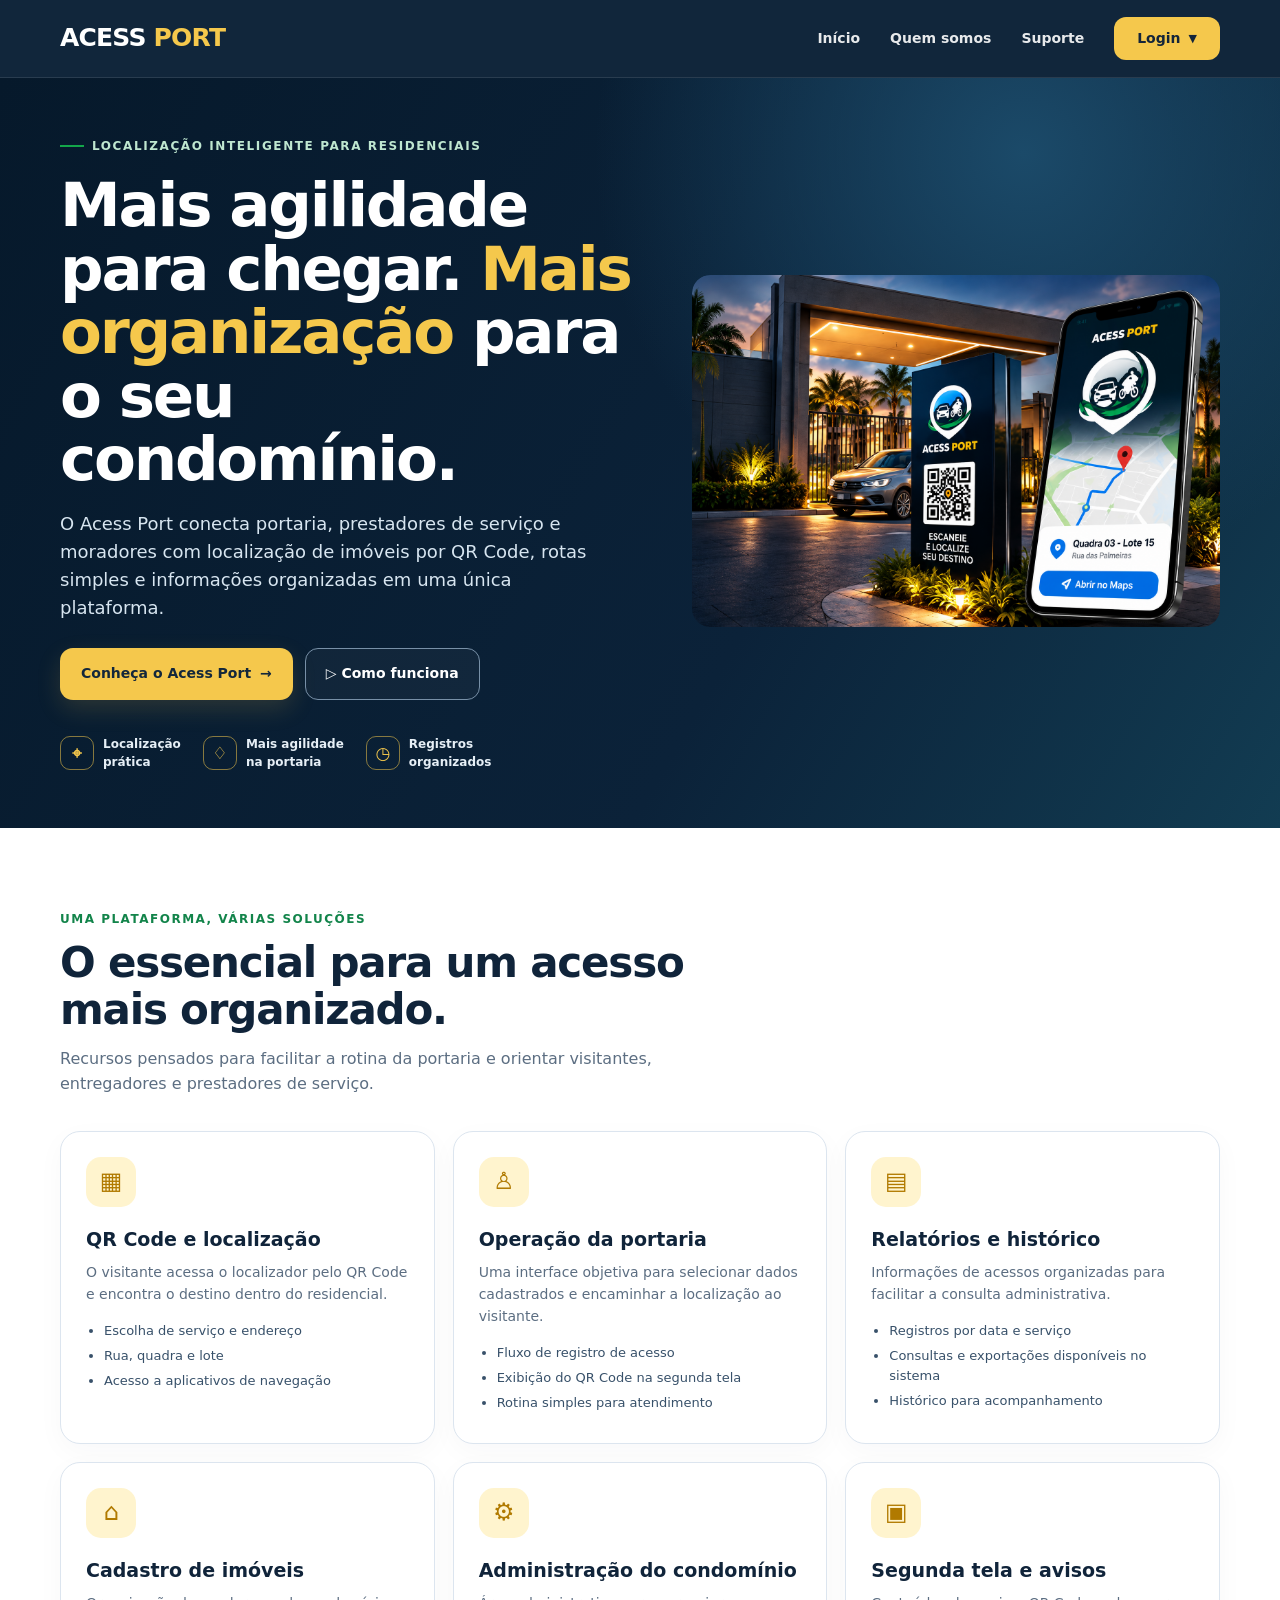
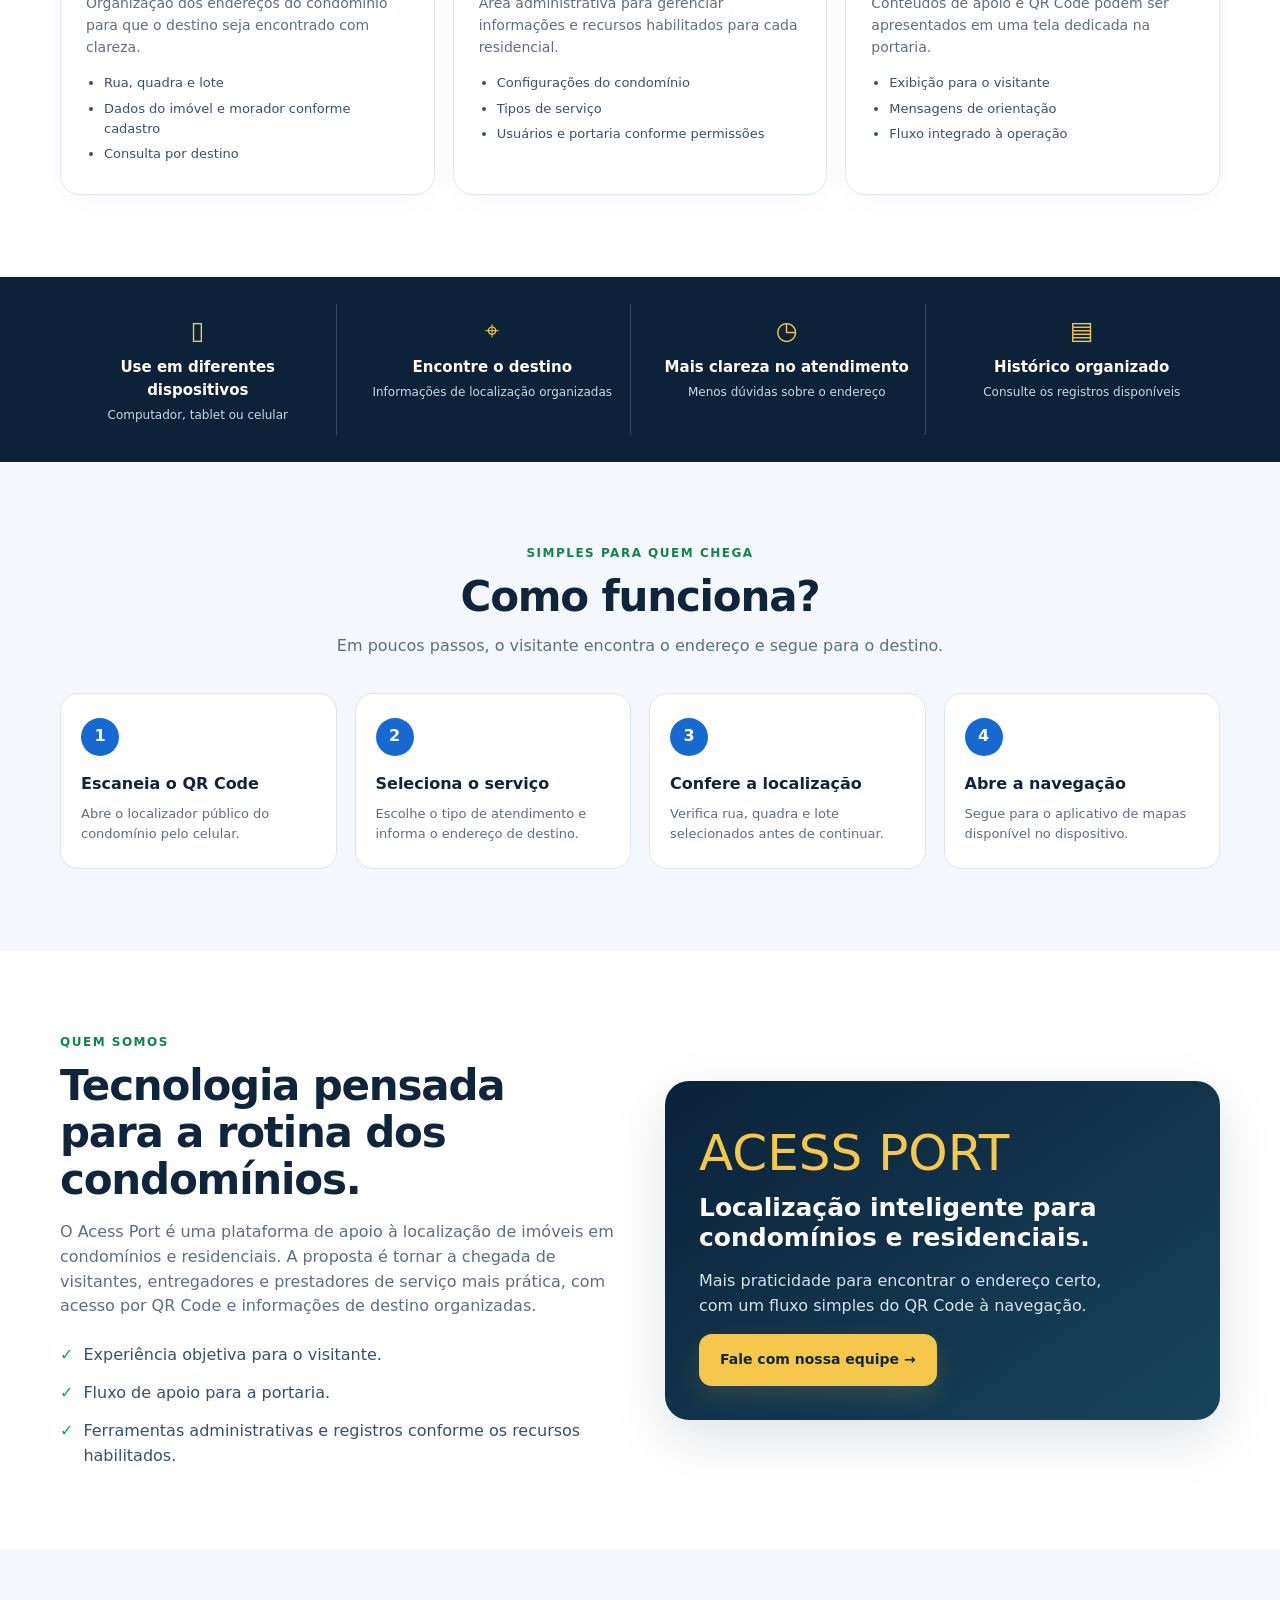
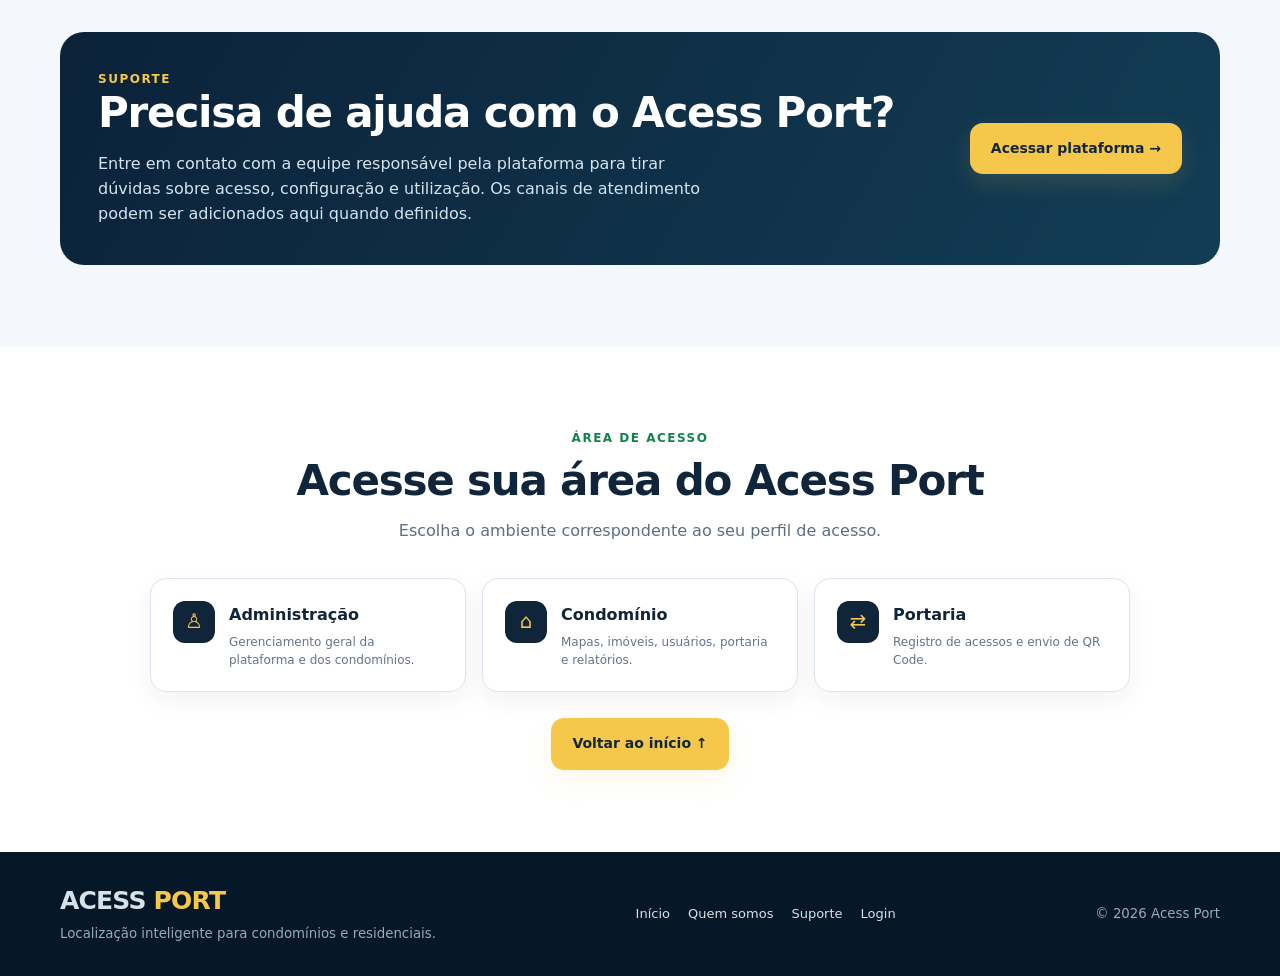
==== commit d8edbb30: "Update index.html" ====
--- a/index.html
+++ b/index.html
@@ -1,90 +1,52 @@
 <!doctype html>
 <html lang="pt-BR">
 <head>
-  <meta charset="utf-8">
-  <meta name="viewport" content="width=device-width, initial-scale=1">
-  <meta name="theme-color" content="#101b18">
-  <title>ACESS PORT IA | Central Inteligente</title>
-  <link rel="stylesheet" href="./styles.css">
+<meta charset="utf-8"><meta name="viewport" content="width=device-width, initial-scale=1">
+<meta name="theme-color" content="#0b2239"><meta name="description" content="Acess Port — localização inteligente para condomínios e residenciais. QR Code, portaria, localização de imóveis e relatórios de acesso.">
+<title>Acess Port | Localização inteligente para condomínios</title>
+<style>
+:root{--navy:#0b2239;--navy2:#123652;--blue:#1769d2;--green:#13a64a;--gold:#f5c84c;--ink:#10243a;--muted:#5c6e82;--line:#dce5ef;--paper:#f4f7fb;--white:#fff;--shadow:0 18px 55px rgba(6,26,47,.13)}
+*{box-sizing:border-box}html{scroll-behavior:smooth;scroll-padding-top:88px}body{margin:0;font-family:Inter,ui-sans-serif,system-ui,-apple-system,BlinkMacSystemFont,"Segoe UI",sans-serif;color:var(--ink);background:#fff;line-height:1.55}a{color:inherit;text-decoration:none}.wrap{width:min(1160px,calc(100% - 40px));margin:auto}.topbar{height:78px;position:sticky;top:0;z-index:20;background:rgba(8,30,51,.96);backdrop-filter:blur(12px);color:white;border-bottom:1px solid rgba(255,255,255,.1)}.nav{height:100%;display:flex;align-items:center;justify-content:space-between;gap:24px}.brand{font-size:25px;font-weight:900;letter-spacing:-.8px;white-space:nowrap}.brand span{color:var(--gold)}.navlinks{display:flex;align-items:center;gap:30px;font-size:14px;font-weight:700}.navlinks a{opacity:.9}.navlinks a:hover{color:var(--gold)}.navlinks .login{background:var(--gold);color:#14253a;padding:11px 23px;border-radius:12px;opacity:1}.menu-toggle{display:none;background:transparent;border:1px solid #496178;color:#fff;border-radius:10px;padding:8px 12px;font-size:20px}
+.hero{background:radial-gradient(circle at 80% 10%,#1b4a69 0,transparent 35%),linear-gradient(120deg,#06192b,#0b2239 62%,#123c52);color:white;overflow:hidden;position:relative}.hero-grid{min-height:590px;display:grid;grid-template-columns:1fr .9fr;align-items:center;gap:46px;padding-top:52px;padding-bottom:56px}.eyebrow{display:inline-flex;align-items:center;gap:8px;color:#bfe7d0;font-weight:800;font-size:12px;letter-spacing:1.6px;text-transform:uppercase}.eyebrow:before{content:"";width:24px;height:2px;background:var(--green)}h1{font-size:clamp(38px,5vw,61px);line-height:1.04;letter-spacing:-2.2px;margin:18px 0 20px;max-width:650px}h1 em{font-style:normal;color:var(--gold)}.hero p{font-size:18px;color:#d7e5f0;max-width:540px;margin:0 0 26px}.actions{display:flex;gap:12px;flex-wrap:wrap}.btn{display:inline-flex;align-items:center;justify-content:center;gap:9px;border-radius:13px;padding:14px 20px;font-weight:800;font-size:14px;border:1px solid transparent;transition:.2s}.btn:hover{transform:translateY(-2px)}.btn-gold{background:var(--gold);color:#13273b;box-shadow:0 9px 24px #f5c84c25}.btn-outline{border-color:#7890a7;color:white;background:#ffffff08}.hero-points{display:flex;gap:22px;margin-top:35px;flex-wrap:wrap}.point{display:flex;align-items:center;gap:9px;color:#e6eff6;font-size:12px;font-weight:650}.point-icon{width:34px;height:34px;display:grid;place-items:center;border:1px solid #f5c84c88;border-radius:10px;color:var(--gold);font-size:17px}.hero-art{position:relative}.preview-frame{border:0;padding:0;border-radius:18px;background:transparent;box-shadow:none;transform:none;overflow:hidden}.preview-frame img{width:100%;height:auto;max-height:520px;object-fit:contain;object-position:center;border-radius:18px;display:block}.floating-tag{display:none}.floating-tag b{display:grid;place-items:center;background:#e3f7e9;color:#12853b;width:34px;height:34px;border-radius:10px;font-size:19px}
+.section{padding:82px 0}.section-soft{background:var(--paper)}.section-head{max-width:690px;margin-bottom:34px}.section-head.center{text-align:center;margin-left:auto;margin-right:auto}.kicker{font-size:12px;letter-spacing:1.5px;text-transform:uppercase;font-weight:850;color:#12844a}h2{font-size:clamp(29px,3.5vw,42px);line-height:1.13;letter-spacing:-1.2px;margin:10px 0 14px} .section-head p{color:var(--muted);font-size:16px;margin:0}.solutions{display:grid;grid-template-columns:repeat(3,1fr);gap:18px}.solution{border:1px solid var(--line);background:#fff;border-radius:20px;padding:25px;box-shadow:0 8px 28px #112e4b08;transition:.2s}.solution:hover{transform:translateY(-4px);box-shadow:var(--shadow)}.solution-icon{height:50px;width:50px;border-radius:15px;background:#fff4ce;color:#b17a00;display:grid;place-items:center;font-size:24px;margin-bottom:18px}.solution h3{font-size:19px;margin:0 0 8px}.solution p{font-size:14px;color:var(--muted);margin:0}.solution ul{padding-left:18px;margin:15px 0 0;color:#38516a;font-size:13px}.solution li{margin:5px 0}
+.band{background:var(--navy);color:#fff;padding:27px 0}.band-grid{display:grid;grid-template-columns:repeat(4,1fr);gap:18px}.band-item{text-align:center;padding:8px 12px;border-right:1px solid #ffffff30}.band-item:last-child{border:0}.band-item strong{display:block;font-size:15px;margin-top:5px}.band-item span{font-size:12px;color:#c8d8e5}.band-icon{font-size:25px;color:var(--gold)}
+.steps{display:grid;grid-template-columns:repeat(4,1fr);gap:18px}.step{position:relative;padding:24px 20px;border:1px solid var(--line);border-radius:18px;background:#fff}.num{height:38px;width:38px;border-radius:50%;display:grid;place-items:center;background:var(--blue);color:white;font-weight:900;margin-bottom:16px}.step h3{font-size:16px;margin:0 0 7px}.step p{font-size:13px;color:var(--muted);margin:0}.about-grid{display:grid;grid-template-columns:1fr 1fr;align-items:center;gap:50px}.about-panel{border-radius:24px;padding:34px;background:linear-gradient(145deg,#0b2239,#17455c);color:white;min-height:300px;display:flex;flex-direction:column;justify-content:space-between;box-shadow:var(--shadow)}.about-panel .bigmark{font-size:50px;color:var(--gold)}.about-panel p{color:#d4e2ed;max-width:420px}.check-list{list-style:none;padding:0;margin:24px 0 0;display:grid;gap:13px}.check-list li{display:flex;gap:10px;align-items:flex-start;color:#36506a}.check{color:var(--green);font-weight:900}.support-box{background:linear-gradient(120deg,#0b2239,#123d55);border-radius:24px;padding:38px;color:#fff;display:flex;align-items:center;justify-content:space-between;gap:28px}.support-box h2{margin-top:0}.support-box p{color:#d5e4ef;max-width:630px;margin-bottom:0}.support-actions{display:flex;gap:10px;flex-wrap:wrap}.footer{background:#061727;color:#d6e1ea;padding:30px 0}.footer-inner{display:flex;align-items:center;justify-content:space-between;gap:20px}.footer small{color:#94aabd}.footer-links{display:flex;gap:18px;font-size:13px}
+@media(max-width:900px){.hero-grid{grid-template-columns:1fr .8fr;gap:24px}.preview-frame img{height:auto;max-height:420px}.hero-points{gap:12px}.solutions{grid-template-columns:repeat(2,1fr)}.steps{grid-template-columns:repeat(2,1fr)}.about-grid{gap:25px}.band-grid{grid-template-columns:repeat(2,1fr)}.band-item:nth-child(2){border:0}}
+@media(max-width:680px){.wrap{width:min(100% - 28px,1160px)}.topbar{height:68px}.brand{font-size:22px}.menu-toggle{display:block}.navlinks{display:none;position:absolute;left:0;right:0;top:68px;padding:18px 20px 22px;background:#081e33;flex-direction:column;align-items:stretch;gap:0;border-top:1px solid #ffffff20}.navlinks.open{display:flex}.navlinks a{padding:13px 8px}.navlinks .login{text-align:center;margin-top:8px}.hero-grid{grid-template-columns:1fr;padding-top:52px;padding-bottom:42px}.hero h1{font-size:42px;letter-spacing:-1.5px}.hero p{font-size:16px}.hero-art{margin:6px 10px 0}.preview-frame img{height:auto;max-height:360px;object-position:center}.floating-tag{left:-10px;bottom:15px}.section{padding:58px 0}.solutions,.steps,.about-grid{grid-template-columns:1fr}.band-grid{gap:12px}.band-item{border-right:0;border-bottom:1px solid #ffffff25;padding-bottom:16px}.band-item:nth-child(3),.band-item:nth-child(4){border-bottom:0}.support-box{padding:27px;align-items:flex-start;flex-direction:column}.footer-inner{align-items:flex-start;flex-direction:column}.actions .btn{width:100%}}
+
+/* Menu suspenso de acesso: links para os painéis existentes */
+.nav-login{position:relative;display:flex;align-items:center}
+.navlinks .login{display:inline-flex;align-items:center;gap:8px;border:0;cursor:pointer;font:inherit;font-weight:800}
+.login-caret{font-size:11px;transition:transform .18s ease}
+.nav-login.open .login-caret{transform:rotate(180deg)}
+.login-menu{display:none;position:absolute;top:calc(100% + 12px);right:0;width:250px;padding:8px;background:#fff;border:1px solid #dce5ef;border-radius:14px;box-shadow:0 18px 45px rgba(0,0,0,.2);z-index:1000}
+.nav-login.open .login-menu{display:block}
+.login-menu a{display:flex;align-items:center;gap:12px;padding:13px 12px;border-radius:9px;color:#10243a!important;opacity:1!important;white-space:nowrap}
+.login-menu a:hover{background:#f0f4f9;color:#0d5dc8!important}
+.login-menu .menu-symbol{display:inline-flex;align-items:center;justify-content:center;width:32px;height:32px;flex:0 0 32px;border-radius:9px;background:#10243a;color:#f5c451;font-size:16px}
+.login-menu small{display:block;color:#68788b;font-size:11px;font-weight:500;margin-top:2px}
+.access-options{display:grid;grid-template-columns:repeat(3,minmax(0,1fr));gap:16px;margin:28px auto 0;max-width:980px;text-align:left}
+.access-option{display:flex;align-items:flex-start;gap:14px;padding:22px;border:1px solid #dce5ef;border-radius:16px;background:#fff;box-shadow:0 8px 24px rgba(16,36,58,.06);color:#10243a;transition:transform .18s ease,box-shadow .18s ease}
+.access-option:hover{transform:translateY(-3px);box-shadow:0 14px 30px rgba(16,36,58,.12)}
+.access-option .menu-symbol{display:inline-flex;align-items:center;justify-content:center;width:42px;height:42px;flex:0 0 42px;border-radius:12px;background:#10243a;color:#f5c451;font-size:20px}
+.access-option strong{display:block;font-size:16px;margin:2px 0 6px}
+.access-option small{display:block;color:#64748b;line-height:1.5;font-size:12px}
+@media(max-width:760px){.nav-login{width:100%;display:block}.navlinks .login{width:100%;justify-content:space-between}.login-menu{position:static;width:100%;margin-top:8px;box-shadow:none}.access-options{grid-template-columns:1fr}.access-option{padding:17px}}
+
+</style>
 </head>
 <body>
-  <div class="app-shell">
-    <aside class="sidebar" id="sidebar">
-      <a class="brand" href="#" aria-label="ACESS PORT IA início">
-        <span class="brand-mark">A</span>
-        <span class="brand-copy"><strong>ACESS PORT</strong><small>INTELIGÊNCIA ARTIFICIAL</small></span>
-      </a>
-      <div class="side-label">CENTRAL DE OPERAÇÕES</div>
-      <nav class="nav">
-        <a class="nav-item active" href="#overview"><span class="nav-icon">▦</span> Visão geral</a>
-        <a class="nav-item" href="#cameras"><span class="nav-icon">◉</span> Câmeras ao vivo</a>
-        <a class="nav-item" href="#plates"><span class="nav-icon">▤</span> Reconhecimento de placas</a>
-        <a class="nav-item" href="#vehicles"><span class="nav-icon">▰</span> Veículos</a>
-        <a class="nav-item" href="#events"><span class="nav-icon">◷</span> Movimentações</a>
-        <a class="nav-item" href="#security"><span class="nav-icon">⬡</span> Segurança inteligente</a>
-        <a class="nav-item" href="#reports"><span class="nav-icon">▥</span> Relatórios</a>
-      </nav>
-      <div class="sidebar-bottom">
-        <div class="property-chip"><span class="status-dot muted"></span><div><strong>Reserva Celeste 3</strong><small>Ambiente de demonstração</small></div></div>
-        <a class="nav-item" href="#settings"><span class="nav-icon">⚙</span> Configurações</a>
-        <div class="sidebar-foot">ACESS PORT IA <span>•</span> V1.0</div>
-      </div>
-    </aside>
-
-    <main class="main" id="overview">
-      <header class="topbar">
-        <button class="menu-toggle" id="menuToggle" aria-label="Abrir menu">☰</button>
-        <div class="breadcrumb">ACESS PORT <span>/</span> <strong>Visão geral</strong></div>
-        <div class="top-actions">
-          <span class="system-state"><i class="status-dot muted" id="apiDot"></i><span id="apiStatus">API desconectada</span></span>
-          <button class="icon-button" id="settingsButton" title="Configurar API">⚙</button>
-          <div class="user-avatar" title="Administração">AD</div>
-        </div>
-      </header>
-
-      <section class="page-content">
-        <div class="welcome-row">
-          <div><div class="eyebrow">CENTRAL INTELIGENTE DE SEGURANÇA</div><h1>Visão geral</h1><p>Acompanhe câmeras, veículos e movimentações em um só lugar.</p></div>
-          <div class="date-card"><span>DATA DE HOJE</span><strong id="today">—</strong><small id="clock">--:--:--</small></div>
-        </div>
-
-        <div class="notice" role="status"><span class="notice-icon">i</span><div><strong>Integração em preparação</strong><p>O painel está pronto para receber os dados do gateway e do DVR. As câmeras só serão exibidas como online após uma conexão validada.</p></div></div>
-
-        <div class="section-heading"><div><h2>Monitoramento</h2><p>Status dos canais cadastrados</p></div><span class="live-label"><i class="status-dot muted"></i> STATUS REAL</span></div>
-        <div class="camera-grid" id="cameraGrid">
-          <article class="camera-card"><div class="camera-preview"><span class="camera-number">01</span><span class="camera-symbol">◉</span><span class="camera-pill">AGUARDANDO CONEXÃO</span></div><div class="camera-info"><strong>Câmera 01</strong><small>Canal 1 · DVR Intelbras</small></div></article>
-          <article class="camera-card"><div class="camera-preview"><span class="camera-number">02</span><span class="camera-symbol">◉</span><span class="camera-pill">AGUARDANDO CONEXÃO</span></div><div class="camera-info"><strong>Câmera 02</strong><small>Canal 2 · DVR Intelbras</small></div></article>
-          <article class="camera-card"><div class="camera-preview"><span class="camera-number">03</span><span class="camera-symbol">◉</span><span class="camera-pill">AGUARDANDO CONEXÃO</span></div><div class="camera-info"><strong>Câmera 03</strong><small>Canal 3 · DVR Intelbras</small></div></article>
-          <article class="camera-card"><div class="camera-preview"><span class="camera-number">04</span><span class="camera-symbol">◉</span><span class="camera-pill">AGUARDANDO CONEXÃO</span></div><div class="camera-info"><strong>Câmera 04</strong><small>Canal 4 · DVR Intelbras</small></div></article>
-        </div>
-
-        <div class="section-heading lower"><div><h2>Módulos inteligentes</h2><p>Recursos previstos para as próximas integrações</p></div></div>
-        <div class="module-grid">
-          <article class="module-card"><span class="module-icon green">▤</span><div><strong>Leitura de placas</strong><p>Captura e consulta de placas de veículos.</p><span class="module-state">EM DESENVOLVIMENTO</span></div></article>
-          <article class="module-card"><span class="module-icon amber">▰</span><div><strong>Identificação de veículos</strong><p>Detecção e classificação por tipo.</p><span class="module-state">PLANEJADO</span></div></article>
-          <article class="module-card"><span class="module-icon blue">◷</span><div><strong>Movimentações</strong><p>Histórico de entradas e saídas.</p><span class="module-state">PLANEJADO</span></div></article>
-          <article class="module-card"><span class="module-icon red">⬡</span><div><strong>Segurança inteligente</strong><p>Alertas de possível carona e situações atípicas.</p><span class="module-state">PLANEJADO</span></div></article>
-        </div>
-
-        <div class="bottom-grid">
-          <section class="panel" id="events"><div class="panel-heading"><div><h2>Últimas movimentações</h2><p>Eventos recebidos pela plataforma</p></div><a href="#events">Ver histórico</a></div><div class="empty-state"><span>◷</span><strong>Nenhuma movimentação recebida</strong><p>Os eventos aparecerão aqui após a integração com o gateway.</p></div></section>
-          <section class="panel" id="connection"><div class="panel-heading"><div><h2>Conexão do sistema</h2><p>Diagnóstico da plataforma</p></div></div><div class="connection-row"><span>API ACESS PORT IA</span><strong id="apiDetail">Não conectada</strong></div><div class="connection-row"><span>Gateway da portaria</span><strong class="pending">Não configurado</strong></div><div class="connection-row"><span>DVR / canais</span><strong class="pending">Aguardando teste</strong></div><button class="outline-button" id="retryButton">Testar conexão com API</button></section>
-        </div>
-        <footer>© <span id="year"></span> ACESS PORT IA · Plataforma de segurança inteligente</footer>
-      </section>
-    </main>
-  </div>
-
-  <dialog id="apiDialog" class="config-dialog">
-    <form method="dialog" id="apiForm">
-      <div class="dialog-head"><div><span class="eyebrow">CONFIGURAÇÃO</span><h2>Conectar à API</h2></div><button class="close-button" value="cancel" aria-label="Fechar">×</button></div>
-      <p>Informe o endereço da API instalada no servidor. Não coloque senhas ou endereços RTSP aqui.</p>
-      <label for="apiUrl">Endereço base da API</label>
-      <input id="apiUrl" type="url" placeholder="http://127.0.0.1:8000" value="http://127.0.0.1:8000">
-      <div class="dialog-actions"><button class="outline-button" value="cancel">Cancelar</button><button class="primary-button" id="saveApi" value="default">Salvar e testar</button></div>
-      <small id="configFeedback" class="feedback"></small>
-    </form>
-  </dialog>
-  <script src="./app.js"></script>
-</body>
-</html>
+<header class="topbar"><div class="wrap nav"><a class="brand" href="#inicio" aria-label="Acess Port início">ACESS <span>PORT</span></a><button class="menu-toggle" aria-label="Abrir menu" aria-expanded="false" id="menuToggle">☰</button><nav class="navlinks" id="navLinks"><a href="#inicio">Início</a><a href="#quem-somos">Quem somos</a><a href="#suporte">Suporte</a><div class="nav-login" id="navLogin"><button class="login" type="button" id="loginToggle" aria-expanded="false" aria-controls="loginMenu">Login <span class="login-caret">▼</span></button><div class="login-menu" id="loginMenu"><a href="administracao.html"><span class="menu-symbol">♙</span><span><strong>Administração</strong><small>Administrador geral</small></span></a><a href="condominio.html"><span class="menu-symbol">⌂</span><span><strong>Condomínio</strong><small>Administrador do condomínio</small></span></a><a href="portaria.html"><span class="menu-symbol">⇄</span><span><strong>Portaria</strong><small>Acesso dos porteiros</small></span></a></div></div></nav></div></header>
+<main>
+<section class="hero" id="inicio"><div class="wrap hero-grid"><div><div class="eyebrow">Localização inteligente para residenciais</div><h1>Mais agilidade para chegar. <em>Mais organização</em> para o seu condomínio.</h1><p>O Acess Port conecta portaria, prestadores de serviço e moradores com localização de imóveis por QR Code, rotas simples e informações organizadas em uma única plataforma.</p><div class="actions"><a class="btn btn-gold" href="#solucoes">Conheça o Acess Port <span>→</span></a><a class="btn btn-outline" href="#como-funciona">▷ Como funciona</a></div><div class="hero-points"><div class="point"><span class="point-icon">⌖</span><span>Localização<br>prática</span></div><div class="point"><span class="point-icon">♢</span><span>Mais agilidade<br>na portaria</span></div><div class="point"><span class="point-icon">◷</span><span>Registros<br>organizados</span></div></div></div><div class="hero-art"><div class="preview-frame"><img alt="Acess Port: entrada de condomínio, placa com QR Code e celular com localização do imóvel" src="[data-uri]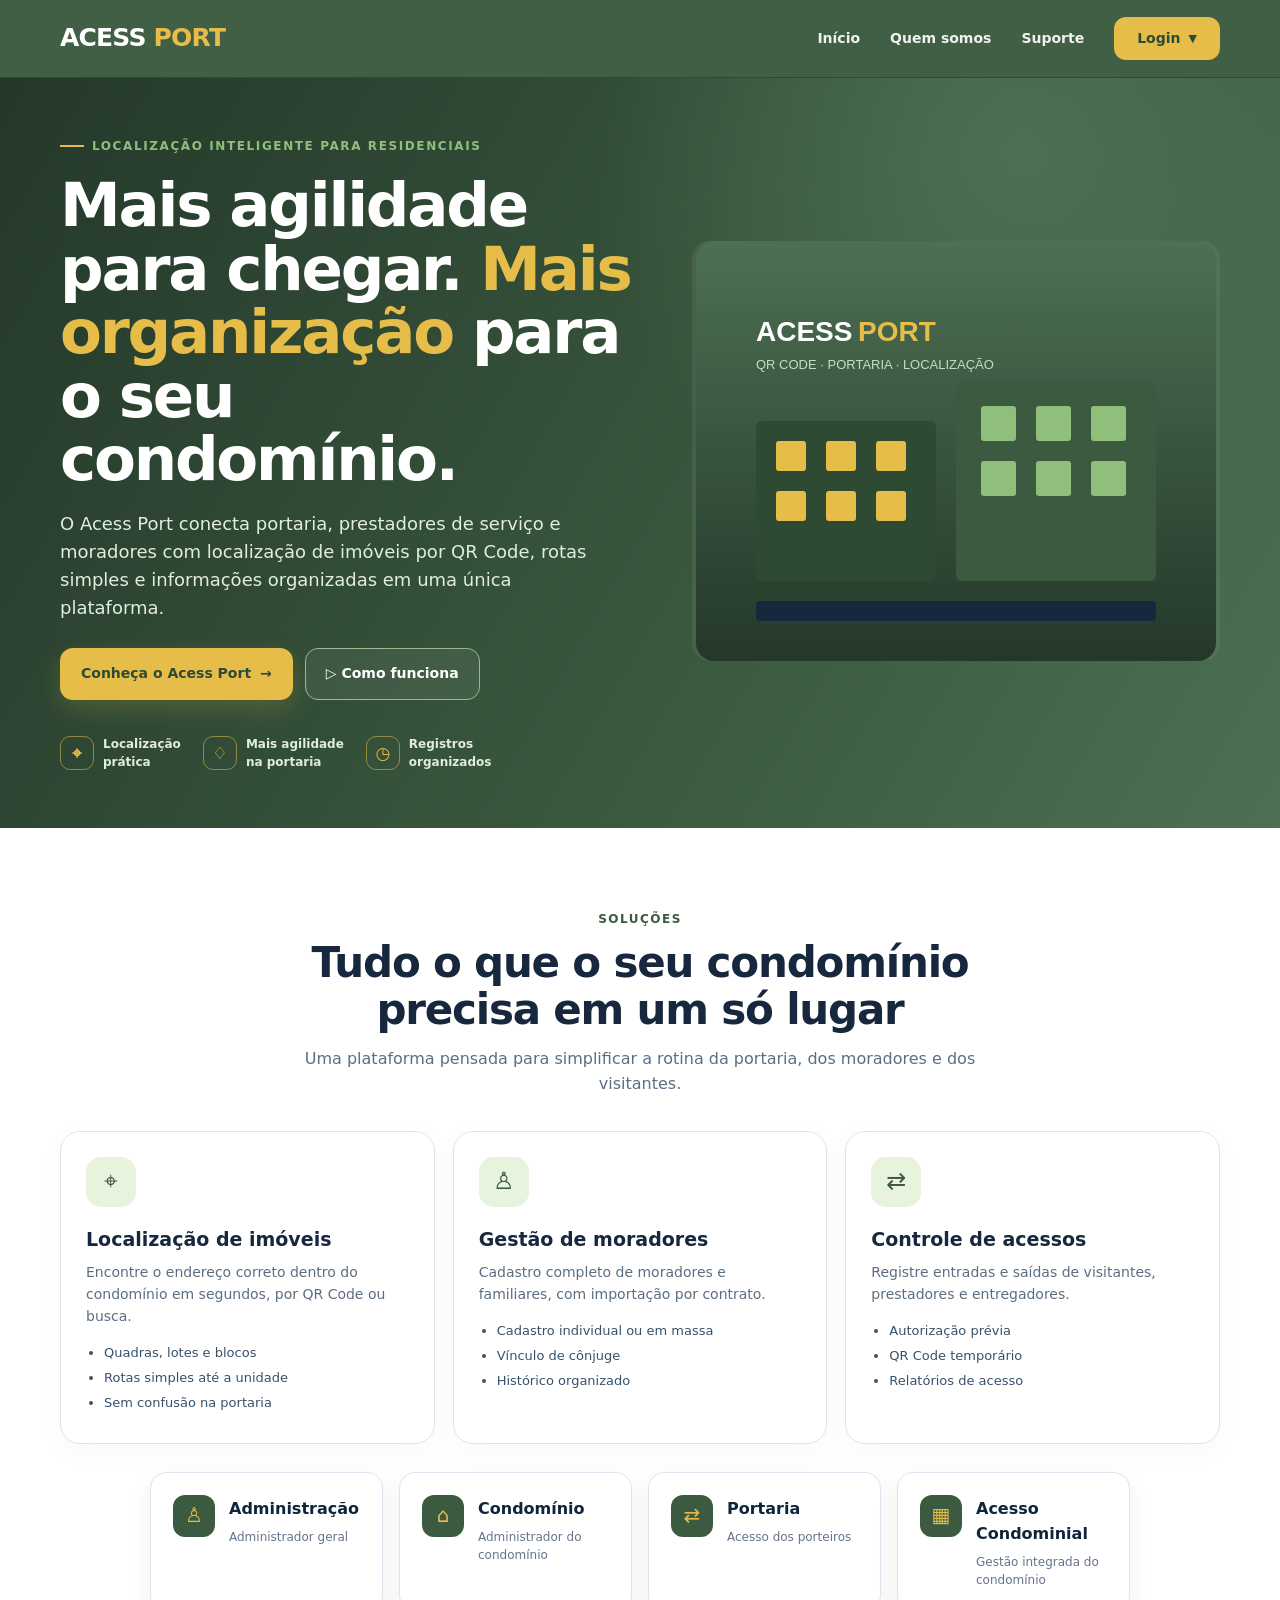
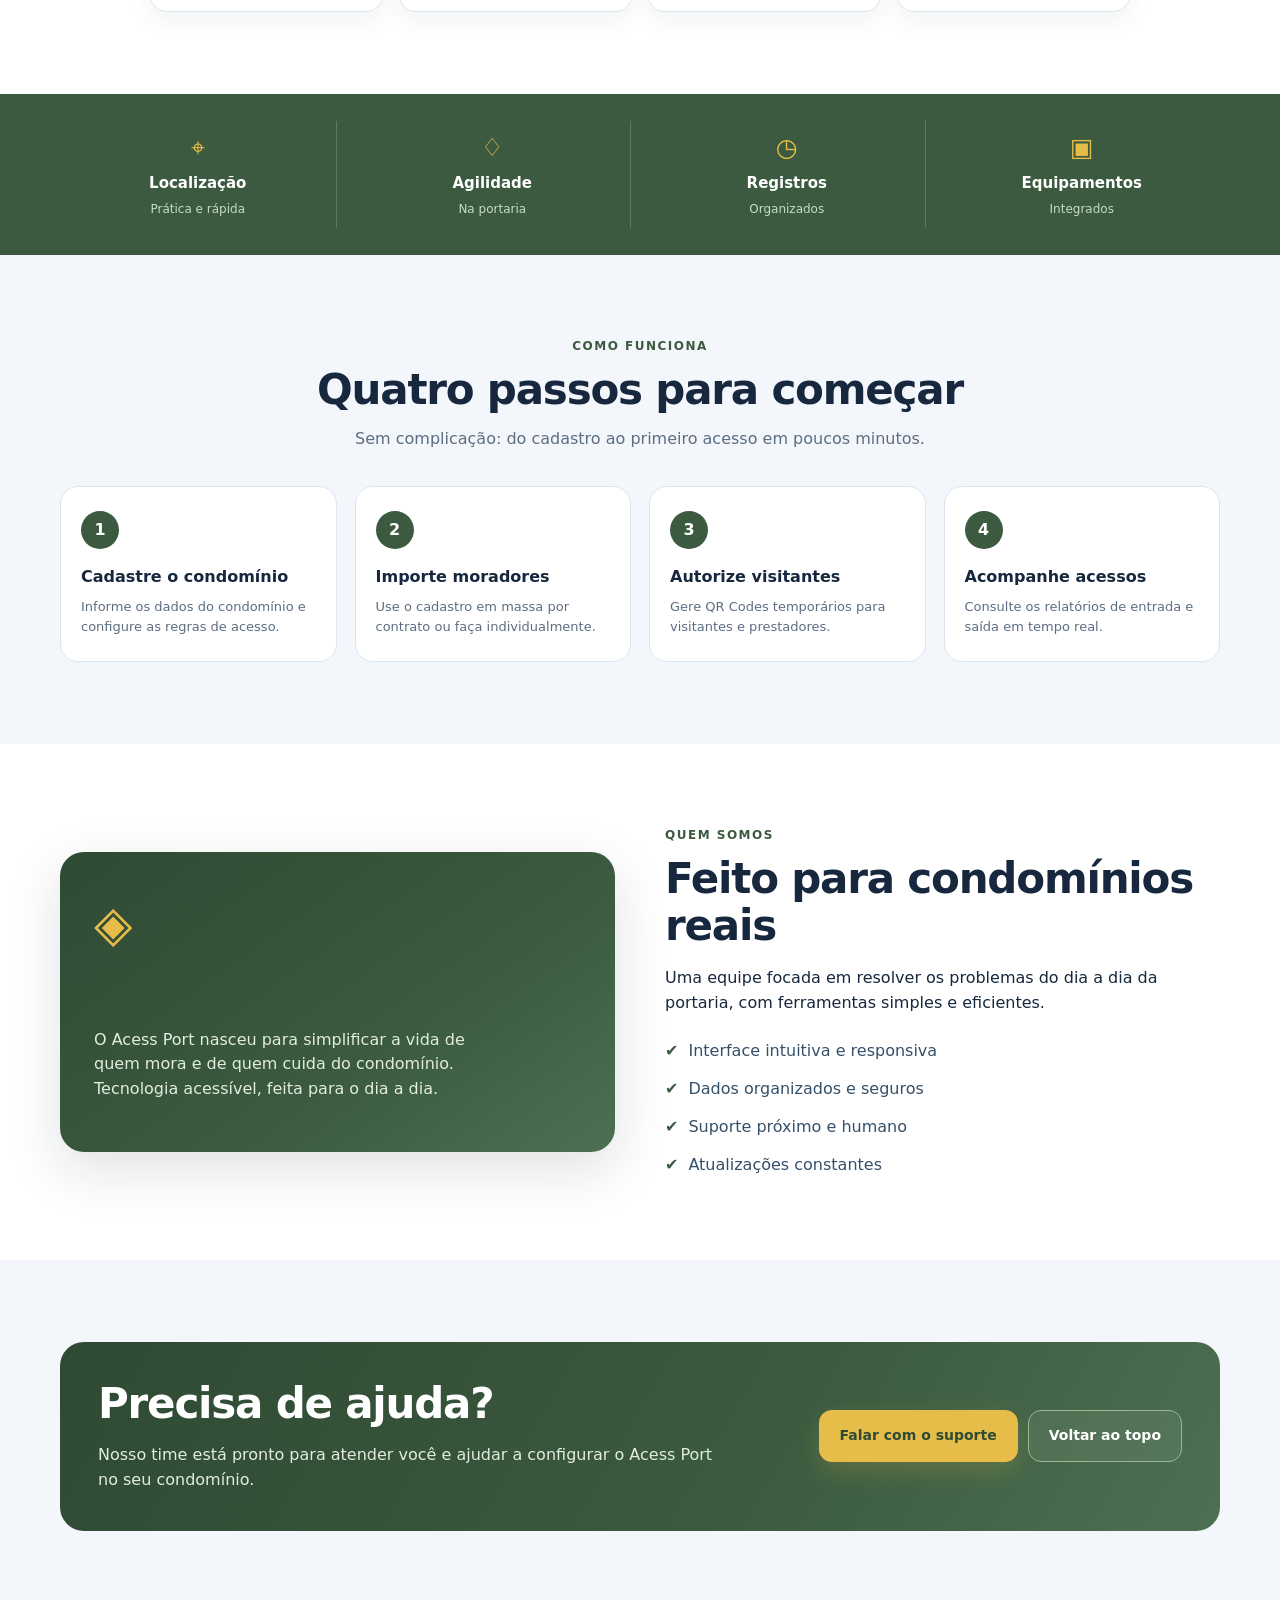
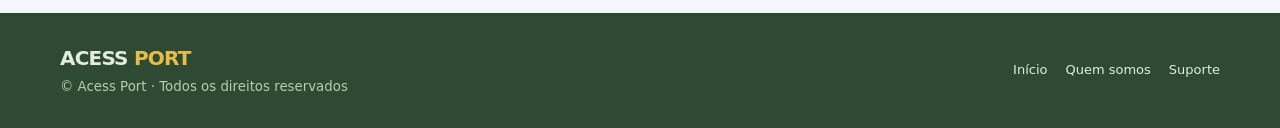
==== commit dbd1e631: "Add index.html for Acess Port website This commit adds a new HTML file for the Acess Port website, i" ====
--- a/index.html
+++ b/index.html
@@ -1,52 +1,435 @@
-<!doctype html>
-<html lang="pt-BR">
-<head>
-<meta charset="utf-8"><meta name="viewport" content="width=device-width, initial-scale=1">
-<meta name="theme-color" content="#0b2239"><meta name="description" content="Acess Port — localização inteligente para condomínios e residenciais. QR Code, portaria, localização de imóveis e relatórios de acesso.">
-<title>Acess Port | Localização inteligente para condomínios</title>
-<style>
-:root{--navy:#0b2239;--navy2:#123652;--blue:#1769d2;--green:#13a64a;--gold:#f5c84c;--ink:#10243a;--muted:#5c6e82;--line:#dce5ef;--paper:#f4f7fb;--white:#fff;--shadow:0 18px 55px rgba(6,26,47,.13)}
-*{box-sizing:border-box}html{scroll-behavior:smooth;scroll-padding-top:88px}body{margin:0;font-family:Inter,ui-sans-serif,system-ui,-apple-system,BlinkMacSystemFont,"Segoe UI",sans-serif;color:var(--ink);background:#fff;line-height:1.55}a{color:inherit;text-decoration:none}.wrap{width:min(1160px,calc(100% - 40px));margin:auto}.topbar{height:78px;position:sticky;top:0;z-index:20;background:rgba(8,30,51,.96);backdrop-filter:blur(12px);color:white;border-bottom:1px solid rgba(255,255,255,.1)}.nav{height:100%;display:flex;align-items:center;justify-content:space-between;gap:24px}.brand{font-size:25px;font-weight:900;letter-spacing:-.8px;white-space:nowrap}.brand span{color:var(--gold)}.navlinks{display:flex;align-items:center;gap:30px;font-size:14px;font-weight:700}.navlinks a{opacity:.9}.navlinks a:hover{color:var(--gold)}.navlinks .login{background:var(--gold);color:#14253a;padding:11px 23px;border-radius:12px;opacity:1}.menu-toggle{display:none;background:transparent;border:1px solid #496178;color:#fff;border-radius:10px;padding:8px 12px;font-size:20px}
-.hero{background:radial-gradient(circle at 80% 10%,#1b4a69 0,transparent 35%),linear-gradient(120deg,#06192b,#0b2239 62%,#123c52);color:white;overflow:hidden;position:relative}.hero-grid{min-height:590px;display:grid;grid-template-columns:1fr .9fr;align-items:center;gap:46px;padding-top:52px;padding-bottom:56px}.eyebrow{display:inline-flex;align-items:center;gap:8px;color:#bfe7d0;font-weight:800;font-size:12px;letter-spacing:1.6px;text-transform:uppercase}.eyebrow:before{content:"";width:24px;height:2px;background:var(--green)}h1{font-size:clamp(38px,5vw,61px);line-height:1.04;letter-spacing:-2.2px;margin:18px 0 20px;max-width:650px}h1 em{font-style:normal;color:var(--gold)}.hero p{font-size:18px;color:#d7e5f0;max-width:540px;margin:0 0 26px}.actions{display:flex;gap:12px;flex-wrap:wrap}.btn{display:inline-flex;align-items:center;justify-content:center;gap:9px;border-radius:13px;padding:14px 20px;font-weight:800;font-size:14px;border:1px solid transparent;transition:.2s}.btn:hover{transform:translateY(-2px)}.btn-gold{background:var(--gold);color:#13273b;box-shadow:0 9px 24px #f5c84c25}.btn-outline{border-color:#7890a7;color:white;background:#ffffff08}.hero-points{display:flex;gap:22px;margin-top:35px;flex-wrap:wrap}.point{display:flex;align-items:center;gap:9px;color:#e6eff6;font-size:12px;font-weight:650}.point-icon{width:34px;height:34px;display:grid;place-items:center;border:1px solid #f5c84c88;border-radius:10px;color:var(--gold);font-size:17px}.hero-art{position:relative}.preview-frame{border:0;padding:0;border-radius:18px;background:transparent;box-shadow:none;transform:none;overflow:hidden}.preview-frame img{width:100%;height:auto;max-height:520px;object-fit:contain;object-position:center;border-radius:18px;display:block}.floating-tag{display:none}.floating-tag b{display:grid;place-items:center;background:#e3f7e9;color:#12853b;width:34px;height:34px;border-radius:10px;font-size:19px}
-.section{padding:82px 0}.section-soft{background:var(--paper)}.section-head{max-width:690px;margin-bottom:34px}.section-head.center{text-align:center;margin-left:auto;margin-right:auto}.kicker{font-size:12px;letter-spacing:1.5px;text-transform:uppercase;font-weight:850;color:#12844a}h2{font-size:clamp(29px,3.5vw,42px);line-height:1.13;letter-spacing:-1.2px;margin:10px 0 14px} .section-head p{color:var(--muted);font-size:16px;margin:0}.solutions{display:grid;grid-template-columns:repeat(3,1fr);gap:18px}.solution{border:1px solid var(--line);background:#fff;border-radius:20px;padding:25px;box-shadow:0 8px 28px #112e4b08;transition:.2s}.solution:hover{transform:translateY(-4px);box-shadow:var(--shadow)}.solution-icon{height:50px;width:50px;border-radius:15px;background:#fff4ce;color:#b17a00;display:grid;place-items:center;font-size:24px;margin-bottom:18px}.solution h3{font-size:19px;margin:0 0 8px}.solution p{font-size:14px;color:var(--muted);margin:0}.solution ul{padding-left:18px;margin:15px 0 0;color:#38516a;font-size:13px}.solution li{margin:5px 0}
-.band{background:var(--navy);color:#fff;padding:27px 0}.band-grid{display:grid;grid-template-columns:repeat(4,1fr);gap:18px}.band-item{text-align:center;padding:8px 12px;border-right:1px solid #ffffff30}.band-item:last-child{border:0}.band-item strong{display:block;font-size:15px;margin-top:5px}.band-item span{font-size:12px;color:#c8d8e5}.band-icon{font-size:25px;color:var(--gold)}
-.steps{display:grid;grid-template-columns:repeat(4,1fr);gap:18px}.step{position:relative;padding:24px 20px;border:1px solid var(--line);border-radius:18px;background:#fff}.num{height:38px;width:38px;border-radius:50%;display:grid;place-items:center;background:var(--blue);color:white;font-weight:900;margin-bottom:16px}.step h3{font-size:16px;margin:0 0 7px}.step p{font-size:13px;color:var(--muted);margin:0}.about-grid{display:grid;grid-template-columns:1fr 1fr;align-items:center;gap:50px}.about-panel{border-radius:24px;padding:34px;background:linear-gradient(145deg,#0b2239,#17455c);color:white;min-height:300px;display:flex;flex-direction:column;justify-content:space-between;box-shadow:var(--shadow)}.about-panel .bigmark{font-size:50px;color:var(--gold)}.about-panel p{color:#d4e2ed;max-width:420px}.check-list{list-style:none;padding:0;margin:24px 0 0;display:grid;gap:13px}.check-list li{display:flex;gap:10px;align-items:flex-start;color:#36506a}.check{color:var(--green);font-weight:900}.support-box{background:linear-gradient(120deg,#0b2239,#123d55);border-radius:24px;padding:38px;color:#fff;display:flex;align-items:center;justify-content:space-between;gap:28px}.support-box h2{margin-top:0}.support-box p{color:#d5e4ef;max-width:630px;margin-bottom:0}.support-actions{display:flex;gap:10px;flex-wrap:wrap}.footer{background:#061727;color:#d6e1ea;padding:30px 0}.footer-inner{display:flex;align-items:center;justify-content:space-between;gap:20px}.footer small{color:#94aabd}.footer-links{display:flex;gap:18px;font-size:13px}
-@media(max-width:900px){.hero-grid{grid-template-columns:1fr .8fr;gap:24px}.preview-frame img{height:auto;max-height:420px}.hero-points{gap:12px}.solutions{grid-template-columns:repeat(2,1fr)}.steps{grid-template-columns:repeat(2,1fr)}.about-grid{gap:25px}.band-grid{grid-template-columns:repeat(2,1fr)}.band-item:nth-child(2){border:0}}
-@media(max-width:680px){.wrap{width:min(100% - 28px,1160px)}.topbar{height:68px}.brand{font-size:22px}.menu-toggle{display:block}.navlinks{display:none;position:absolute;left:0;right:0;top:68px;padding:18px 20px 22px;background:#081e33;flex-direction:column;align-items:stretch;gap:0;border-top:1px solid #ffffff20}.navlinks.open{display:flex}.navlinks a{padding:13px 8px}.navlinks .login{text-align:center;margin-top:8px}.hero-grid{grid-template-columns:1fr;padding-top:52px;padding-bottom:42px}.hero h1{font-size:42px;letter-spacing:-1.5px}.hero p{font-size:16px}.hero-art{margin:6px 10px 0}.preview-frame img{height:auto;max-height:360px;object-position:center}.floating-tag{left:-10px;bottom:15px}.section{padding:58px 0}.solutions,.steps,.about-grid{grid-template-columns:1fr}.band-grid{gap:12px}.band-item{border-right:0;border-bottom:1px solid #ffffff25;padding-bottom:16px}.band-item:nth-child(3),.band-item:nth-child(4){border-bottom:0}.support-box{padding:27px;align-items:flex-start;flex-direction:column}.footer-inner{align-items:flex-start;flex-direction:column}.actions .btn{width:100%}}
-
-/* Menu suspenso de acesso: links para os painéis existentes */
-.nav-login{position:relative;display:flex;align-items:center}
-.navlinks .login{display:inline-flex;align-items:center;gap:8px;border:0;cursor:pointer;font:inherit;font-weight:800}
-.login-caret{font-size:11px;transition:transform .18s ease}
-.nav-login.open .login-caret{transform:rotate(180deg)}
-.login-menu{display:none;position:absolute;top:calc(100% + 12px);right:0;width:250px;padding:8px;background:#fff;border:1px solid #dce5ef;border-radius:14px;box-shadow:0 18px 45px rgba(0,0,0,.2);z-index:1000}
-.nav-login.open .login-menu{display:block}
-.login-menu a{display:flex;align-items:center;gap:12px;padding:13px 12px;border-radius:9px;color:#10243a!important;opacity:1!important;white-space:nowrap}
-.login-menu a:hover{background:#f0f4f9;color:#0d5dc8!important}
-.login-menu .menu-symbol{display:inline-flex;align-items:center;justify-content:center;width:32px;height:32px;flex:0 0 32px;border-radius:9px;background:#10243a;color:#f5c451;font-size:16px}
-.login-menu small{display:block;color:#68788b;font-size:11px;font-weight:500;margin-top:2px}
-.access-options{display:grid;grid-template-columns:repeat(3,minmax(0,1fr));gap:16px;margin:28px auto 0;max-width:980px;text-align:left}
-.access-option{display:flex;align-items:flex-start;gap:14px;padding:22px;border:1px solid #dce5ef;border-radius:16px;background:#fff;box-shadow:0 8px 24px rgba(16,36,58,.06);color:#10243a;transition:transform .18s ease,box-shadow .18s ease}
-.access-option:hover{transform:translateY(-3px);box-shadow:0 14px 30px rgba(16,36,58,.12)}
-.access-option .menu-symbol{display:inline-flex;align-items:center;justify-content:center;width:42px;height:42px;flex:0 0 42px;border-radius:12px;background:#10243a;color:#f5c451;font-size:20px}
-.access-option strong{display:block;font-size:16px;margin:2px 0 6px}
-.access-option small{display:block;color:#64748b;line-height:1.5;font-size:12px}
-@media(max-width:760px){.nav-login{width:100%;display:block}.navlinks .login{width:100%;justify-content:space-between}.login-menu{position:static;width:100%;margin-top:8px;box-shadow:none}.access-options{grid-template-columns:1fr}.access-option{padding:17px}}
-
-</style>
-</head>
-<body>
-<header class="topbar"><div class="wrap nav"><a class="brand" href="#inicio" aria-label="Acess Port início">ACESS <span>PORT</span></a><button class="menu-toggle" aria-label="Abrir menu" aria-expanded="false" id="menuToggle">☰</button><nav class="navlinks" id="navLinks"><a href="#inicio">Início</a><a href="#quem-somos">Quem somos</a><a href="#suporte">Suporte</a><div class="nav-login" id="navLogin"><button class="login" type="button" id="loginToggle" aria-expanded="false" aria-controls="loginMenu">Login <span class="login-caret">▼</span></button><div class="login-menu" id="loginMenu"><a href="administracao.html"><span class="menu-symbol">♙</span><span><strong>Administração</strong><small>Administrador geral</small></span></a><a href="condominio.html"><span class="menu-symbol">⌂</span><span><strong>Condomínio</strong><small>Administrador do condomínio</small></span></a><a href="portaria.html"><span class="menu-symbol">⇄</span><span><strong>Portaria</strong><small>Acesso dos porteiros</small></span></a></div></div></nav></div></header>
-<main>
-<section class="hero" id="inicio"><div class="wrap hero-grid"><div><div class="eyebrow">Localização inteligente para residenciais</div><h1>Mais agilidade para chegar. <em>Mais organização</em> para o seu condomínio.</h1><p>O Acess Port conecta portaria, prestadores de serviço e moradores com localização de imóveis por QR Code, rotas simples e informações organizadas em uma única plataforma.</p><div class="actions"><a class="btn btn-gold" href="#solucoes">Conheça o Acess Port <span>→</span></a><a class="btn btn-outline" href="#como-funciona">▷ Como funciona</a></div><div class="hero-points"><div class="point"><span class="point-icon">⌖</span><span>Localização<br>prática</span></div><div class="point"><span class="point-icon">♢</span><span>Mais agilidade<br>na portaria</span></div><div class="point"><span class="point-icon">◷</span><span>Registros<br>organizados</span></div></div></div><div class="hero-art"><div class="preview-frame"><img alt="Acess Port: entrada de condomínio, placa com QR Code e celular com localização do imóvel" src="[data-uri]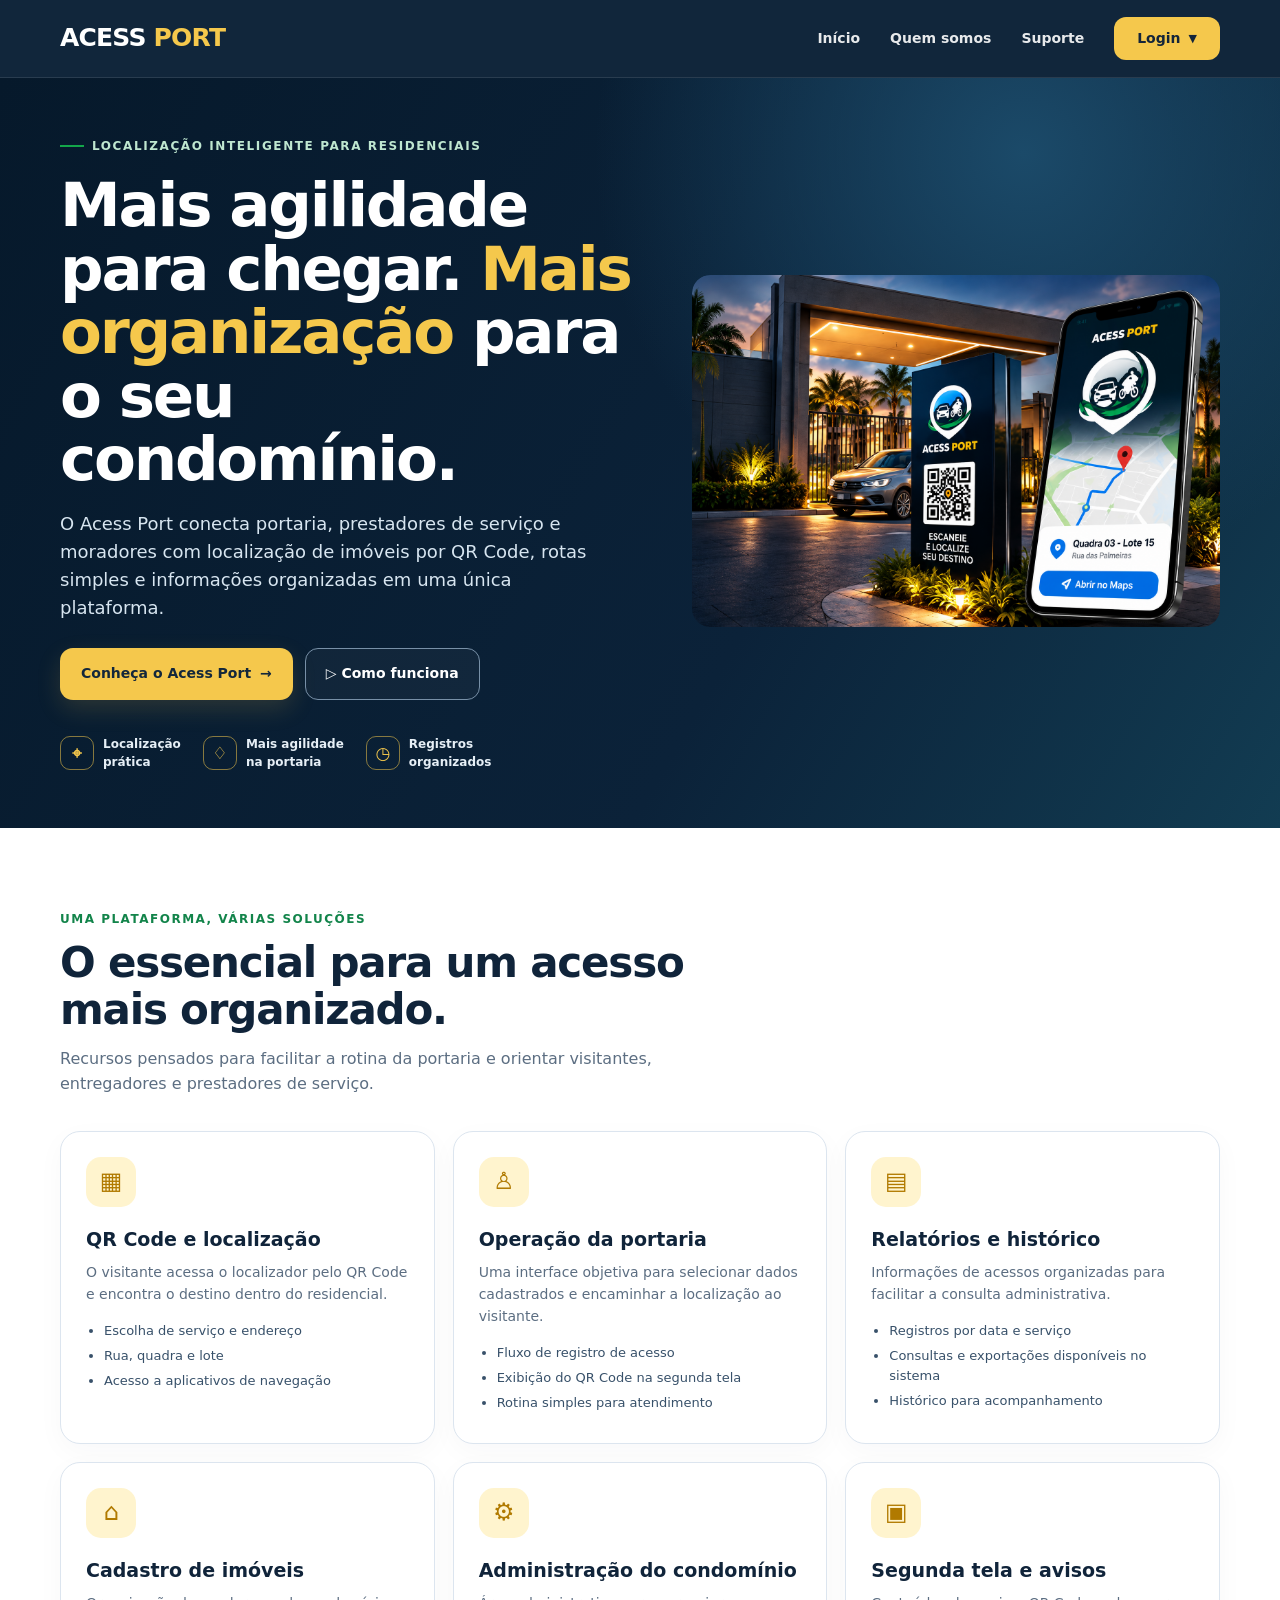
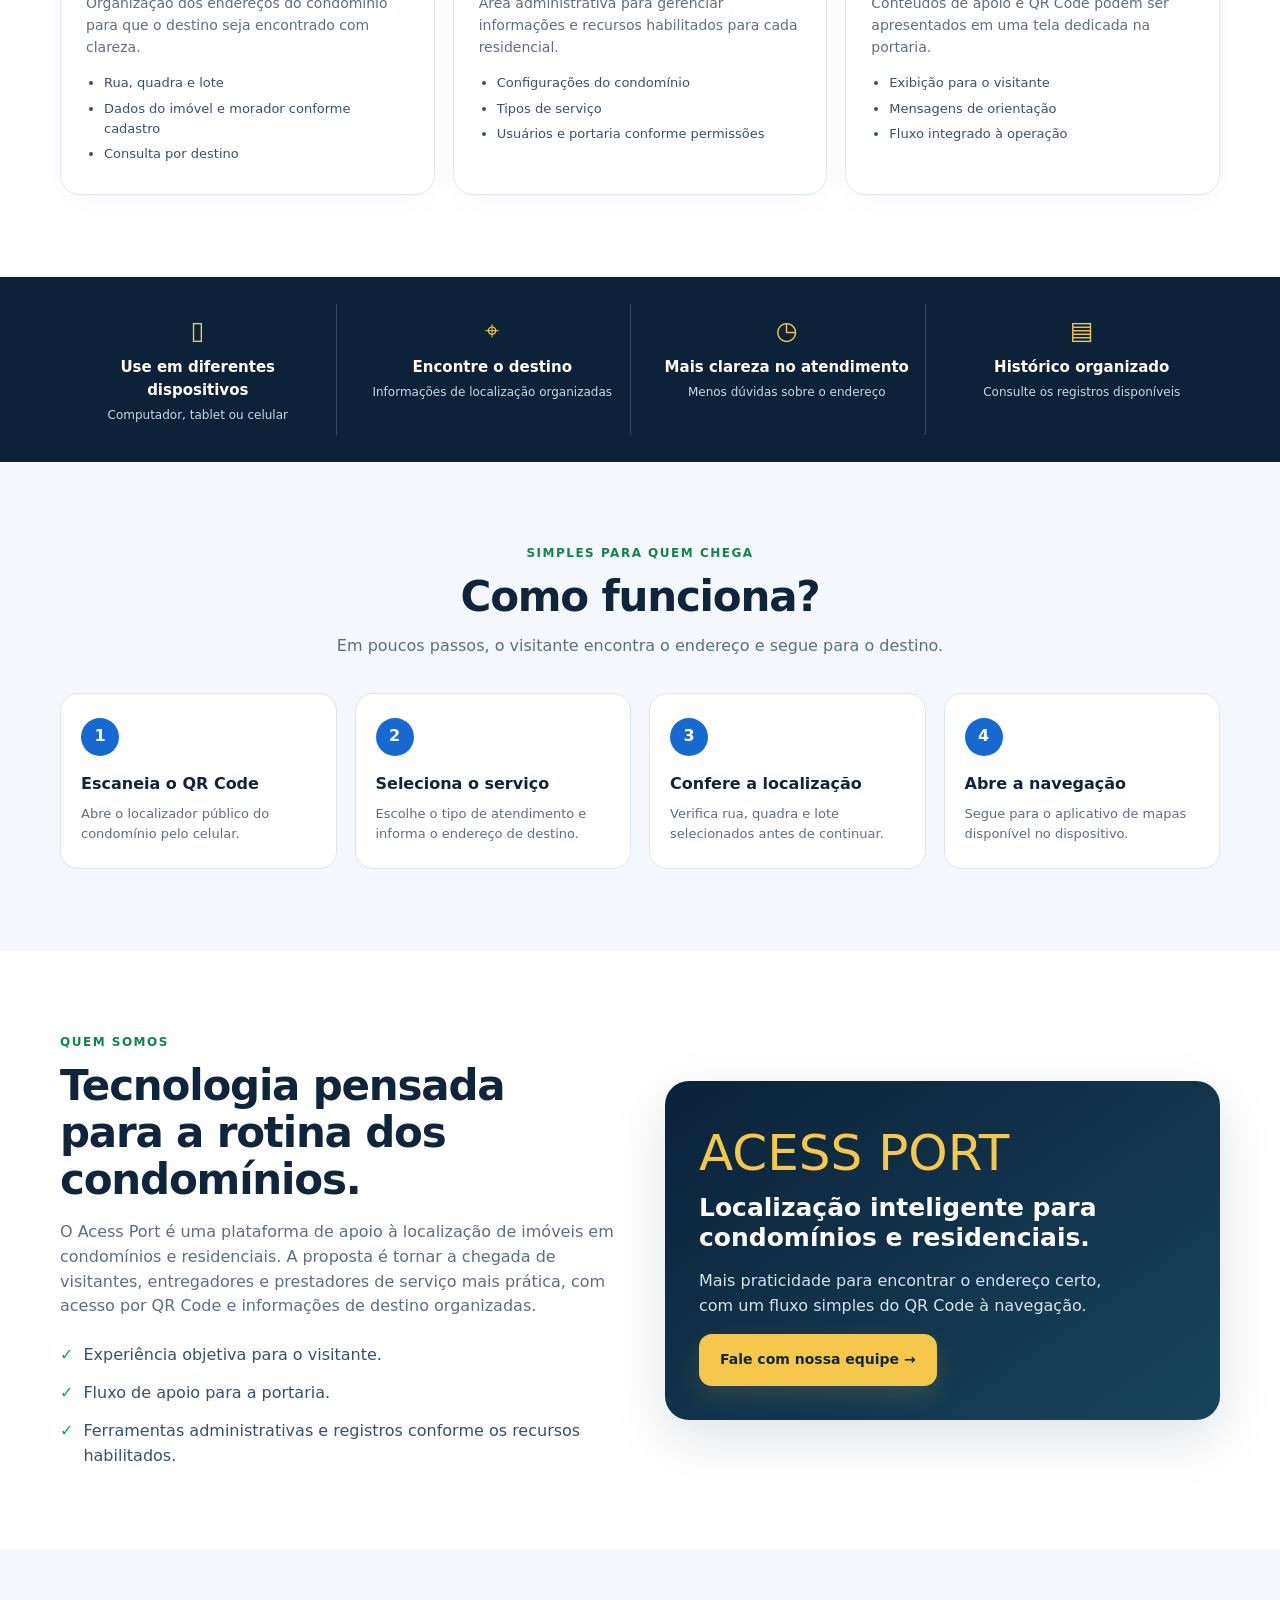
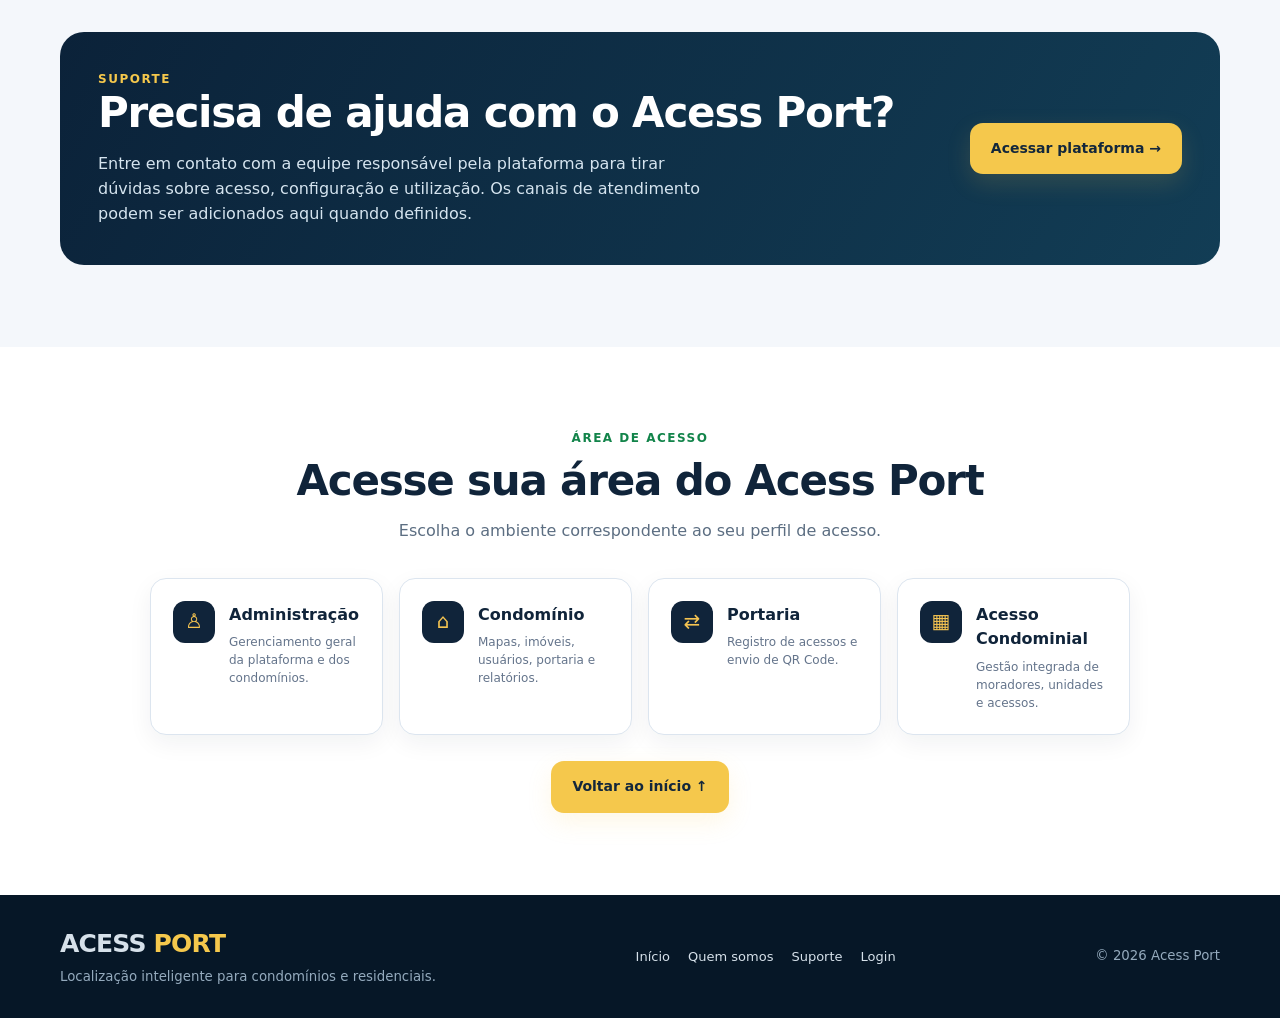
==== commit 6275f8c5: "Change greeting from 'Hello World' to 'Goodbye World'" ====
--- a/index.html
+++ b/index.html
@@ -1,435 +1,53 @@
 <!doctype html>
 <html lang="pt-BR">
 <head>
-<meta charset="utf-8">
-<meta name="viewport" content="width=device-width, initial-scale=1">
-<meta name="theme-color" content="#3b5a3f">
-<meta name="description" content="Acess Port — localização inteligente para condomínios e residenciais. QR Code, portaria, localização de imóveis e relatórios de acesso.">
+<meta charset="utf-8"><meta name="viewport" content="width=device-width, initial-scale=1">
+<meta name="theme-color" content="#0b2239"><meta name="description" content="Acess Port — localização inteligente para condomínios e residenciais. QR Code, portaria, localização de imóveis e relatórios de acesso.">
 <title>Acess Port | Localização inteligente para condomínios</title>
 <style>
-:root{
-  --shell:#3b5a3f;
-  --shell-2:#2f4a33;
-  --shell-3:#4d7052;
-  --shell-soft:#c8dcc0;
-  --gold:#e7bd4a;
-  --gold-hover:#d4a832;
-  --accent:#8fbf7a;
-  --ink:#17283e;
-  --muted:#5c6e82;
-  --line:#dce5ef;
-  --paper:#f3f6fb;
-  --white:#fff;
-  --shadow:0 18px 55px rgba(6,26,47,.13);
-}
-*{box-sizing:border-box}
-html{scroll-behavior:smooth;scroll-padding-top:88px}
-body{margin:0;font-family:Inter,ui-sans-serif,system-ui,-apple-system,BlinkMacSystemFont,"Segoe UI",sans-serif;color:var(--ink);background:#fff;line-height:1.55}
-a{color:inherit;text-decoration:none}
-.wrap{width:min(1160px,calc(100% - 40px));margin:auto}
+:root{--navy:#0b2239;--navy2:#123652;--blue:#1769d2;--green:#13a64a;--gold:#f5c84c;--ink:#10243a;--muted:#5c6e82;--line:#dce5ef;--paper:#f4f7fb;--white:#fff;--shadow:0 18px 55px rgba(6,26,47,.13)}
+*{box-sizing:border-box}html{scroll-behavior:smooth;scroll-padding-top:88px}body{margin:0;font-family:Inter,ui-sans-serif,system-ui,-apple-system,BlinkMacSystemFont,"Segoe UI",sans-serif;color:var(--ink);background:#fff;line-height:1.55}a{color:inherit;text-decoration:none}.wrap{width:min(1160px,calc(100% - 40px));margin:auto}.topbar{height:78px;position:sticky;top:0;z-index:20;background:rgba(8,30,51,.96);backdrop-filter:blur(12px);color:white;border-bottom:1px solid rgba(255,255,255,.1)}.nav{height:100%;display:flex;align-items:center;justify-content:space-between;gap:24px}.brand{font-size:25px;font-weight:900;letter-spacing:-.8px;white-space:nowrap}.brand span{color:var(--gold)}.navlinks{display:flex;align-items:center;gap:30px;font-size:14px;font-weight:700}.navlinks a{opacity:.9}.navlinks a:hover{color:var(--gold)}.navlinks .login{background:var(--gold);color:#14253a;padding:11px 23px;border-radius:12px;opacity:1}.menu-toggle{display:none;background:transparent;border:1px solid #496178;color:#fff;border-radius:10px;padding:8px 12px;font-size:20px}
+.hero{background:radial-gradient(circle at 80% 10%,#1b4a69 0,transparent 35%),linear-gradient(120deg,#06192b,#0b2239 62%,#123c52);color:white;overflow:hidden;position:relative}.hero-grid{min-height:590px;display:grid;grid-template-columns:1fr .9fr;align-items:center;gap:46px;padding-top:52px;padding-bottom:56px}.eyebrow{display:inline-flex;align-items:center;gap:8px;color:#bfe7d0;font-weight:800;font-size:12px;letter-spacing:1.6px;text-transform:uppercase}.eyebrow:before{content:"";width:24px;height:2px;background:var(--green)}h1{font-size:clamp(38px,5vw,61px);line-height:1.04;letter-spacing:-2.2px;margin:18px 0 20px;max-width:650px}h1 em{font-style:normal;color:var(--gold)}.hero p{font-size:18px;color:#d7e5f0;max-width:540px;margin:0 0 26px}.actions{display:flex;gap:12px;flex-wrap:wrap}.btn{display:inline-flex;align-items:center;justify-content:center;gap:9px;border-radius:13px;padding:14px 20px;font-weight:800;font-size:14px;border:1px solid transparent;transition:.2s}.btn:hover{transform:translateY(-2px)}.btn-gold{background:var(--gold);color:#13273b;box-shadow:0 9px 24px #f5c84c25}.btn-outline{border-color:#7890a7;color:white;background:#ffffff08}.hero-points{display:flex;gap:22px;margin-top:35px;flex-wrap:wrap}.point{display:flex;align-items:center;gap:9px;color:#e6eff6;font-size:12px;font-weight:650}.point-icon{width:34px;height:34px;display:grid;place-items:center;border:1px solid #f5c84c88;border-radius:10px;color:var(--gold);font-size:17px}.hero-art{position:relative}.preview-frame{border:0;padding:0;border-radius:18px;background:transparent;box-shadow:none;transform:none;overflow:hidden}.preview-frame img{width:100%;height:auto;max-height:520px;object-fit:contain;object-position:center;border-radius:18px;display:block}.floating-tag{display:none}.floating-tag b{display:grid;place-items:center;background:#e3f7e9;color:#12853b;width:34px;height:34px;border-radius:10px;font-size:19px}
+.section{padding:82px 0}.section-soft{background:var(--paper)}.section-head{max-width:690px;margin-bottom:34px}.section-head.center{text-align:center;margin-left:auto;margin-right:auto}.kicker{font-size:12px;letter-spacing:1.5px;text-transform:uppercase;font-weight:850;color:#12844a}h2{font-size:clamp(29px,3.5vw,42px);line-height:1.13;letter-spacing:-1.2px;margin:10px 0 14px} .section-head p{color:var(--muted);font-size:16px;margin:0}.solutions{display:grid;grid-template-columns:repeat(3,1fr);gap:18px}.solution{border:1px solid var(--line);background:#fff;border-radius:20px;padding:25px;box-shadow:0 8px 28px #112e4b08;transition:.2s}.solution:hover{transform:translateY(-4px);box-shadow:var(--shadow)}.solution-icon{height:50px;width:50px;border-radius:15px;background:#fff4ce;color:#b17a00;display:grid;place-items:center;font-size:24px;margin-bottom:18px}.solution h3{font-size:19px;margin:0 0 8px}.solution p{font-size:14px;color:var(--muted);margin:0}.solution ul{padding-left:18px;margin:15px 0 0;color:#38516a;font-size:13px}.solution li{margin:5px 0}
+.band{background:var(--navy);color:#fff;padding:27px 0}.band-grid{display:grid;grid-template-columns:repeat(4,1fr);gap:18px}.band-item{text-align:center;padding:8px 12px;border-right:1px solid #ffffff30}.band-item:last-child{border:0}.band-item strong{display:block;font-size:15px;margin-top:5px}.band-item span{font-size:12px;color:#c8d8e5}.band-icon{font-size:25px;color:var(--gold)}
+.steps{display:grid;grid-template-columns:repeat(4,1fr);gap:18px}.step{position:relative;padding:24px 20px;border:1px solid var(--line);border-radius:18px;background:#fff}.num{height:38px;width:38px;border-radius:50%;display:grid;place-items:center;background:var(--blue);color:white;font-weight:900;margin-bottom:16px}.step h3{font-size:16px;margin:0 0 7px}.step p{font-size:13px;color:var(--muted);margin:0}.about-grid{display:grid;grid-template-columns:1fr 1fr;align-items:center;gap:50px}.about-panel{border-radius:24px;padding:34px;background:linear-gradient(145deg,#0b2239,#17455c);color:white;min-height:300px;display:flex;flex-direction:column;justify-content:space-between;box-shadow:var(--shadow)}.about-panel .bigmark{font-size:50px;color:var(--gold)}.about-panel p{color:#d4e2ed;max-width:420px}.check-list{list-style:none;padding:0;margin:24px 0 0;display:grid;gap:13px}.check-list li{display:flex;gap:10px;align-items:flex-start;color:#36506a}.check{color:var(--green);font-weight:900}.support-box{background:linear-gradient(120deg,#0b2239,#123d55);border-radius:24px;padding:38px;color:#fff;display:flex;align-items:center;justify-content:space-between;gap:28px}.support-box h2{margin-top:0}.support-box p{color:#d5e4ef;max-width:630px;margin-bottom:0}.support-actions{display:flex;gap:10px;flex-wrap:wrap}.footer{background:#061727;color:#d6e1ea;padding:30px 0}.footer-inner{display:flex;align-items:center;justify-content:space-between;gap:20px}.footer small{color:#94aabd}.footer-links{display:flex;gap:18px;font-size:13px}
+@media(max-width:900px){.hero-grid{grid-template-columns:1fr .8fr;gap:24px}.preview-frame img{height:auto;max-height:420px}.hero-points{gap:12px}.solutions{grid-template-columns:repeat(2,1fr)}.steps{grid-template-columns:repeat(2,1fr)}.about-grid{gap:25px}.band-grid{grid-template-columns:repeat(2,1fr)}.band-item:nth-child(2){border:0}}
+@media(max-width:680px){.wrap{width:min(100% - 28px,1160px)}.topbar{height:68px}.brand{font-size:22px}.menu-toggle{display:block}.navlinks{display:none;position:absolute;left:0;right:0;top:68px;padding:18px 20px 22px;background:#081e33;flex-direction:column;align-items:stretch;gap:0;border-top:1px solid #ffffff20}.navlinks.open{display:flex}.navlinks a{padding:13px 8px}.navlinks .login{text-align:center;margin-top:8px}.hero-grid{grid-template-columns:1fr;padding-top:52px;padding-bottom:42px}.hero h1{font-size:42px;letter-spacing:-1.5px}.hero p{font-size:16px}.hero-art{margin:6px 10px 0}.preview-frame img{height:auto;max-height:360px;object-position:center}.floating-tag{left:-10px;bottom:15px}.section{padding:58px 0}.solutions,.steps,.about-grid{grid-template-columns:1fr}.band-grid{gap:12px}.band-item{border-right:0;border-bottom:1px solid #ffffff25;padding-bottom:16px}.band-item:nth-child(3),.band-item:nth-child(4){border-bottom:0}.support-box{padding:27px;align-items:flex-start;flex-direction:column}.footer-inner{align-items:flex-start;flex-direction:column}.actions .btn{width:100%}}
 
-/* TOPBAR */
-.topbar{height:78px;position:sticky;top:0;z-index:20;background:rgba(59,90,63,.97);backdrop-filter:blur(12px);color:#fff;border-bottom:1px solid var(--shell-2)}
-.nav{height:100%;display:flex;align-items:center;justify-content:space-between;gap:24px}
-.brand{font-size:25px;font-weight:900;letter-spacing:-.8px;white-space:nowrap}
-.brand span{color:var(--gold)}
-.navlinks{display:flex;align-items:center;gap:30px;font-size:14px;font-weight:700}
-.navlinks a{opacity:.92}
-.navlinks a:hover{color:var(--gold)}
-.navlinks .login{background:var(--gold);color:var(--shell-2);padding:11px 23px;border-radius:12px;opacity:1;border:0;cursor:pointer;font:inherit;font-weight:800}
-.navlinks .login:hover{background:var(--gold-hover)}
-.menu-toggle{display:none;background:transparent;border:1px solid #ffffff55;color:#fff;border-radius:10px;padding:8px 12px;font-size:20px}
-
-/* HERO */
-.hero{background:radial-gradient(circle at 80% 10%,#4d7052 0,transparent 35%),linear-gradient(120deg,#24382a,var(--shell) 62%,#4d7052);color:#fff;overflow:hidden;position:relative}
-.hero-grid{min-height:590px;display:grid;grid-template-columns:1fr .9fr;align-items:center;gap:46px;padding-top:52px;padding-bottom:56px}
-.eyebrow{display:inline-flex;align-items:center;gap:8px;color:var(--accent);font-weight:800;font-size:12px;letter-spacing:1.6px;text-transform:uppercase}
-.eyebrow:before{content:"";width:24px;height:2px;background:var(--gold)}
-h1{font-size:clamp(38px,5vw,61px);line-height:1.04;letter-spacing:-2.2px;margin:18px 0 20px;max-width:650px}
-h1 em{font-style:normal;color:var(--gold)}
-.hero p{font-size:18px;color:#e2eddd;max-width:540px;margin:0 0 26px}
-.actions{display:flex;gap:12px;flex-wrap:wrap}
-.btn{display:inline-flex;align-items:center;justify-content:center;gap:9px;border-radius:13px;padding:14px 20px;font-weight:800;font-size:14px;border:1px solid transparent;transition:.2s}
-.btn:hover{transform:translateY(-2px)}
-.btn-gold{background:var(--gold);color:var(--shell-2);box-shadow:0 9px 24px #e7bd4a30}
-.btn-gold:hover{background:var(--gold-hover)}
-.btn-outline{border-color:#9bb890;color:#fff;background:#ffffff10}
-.btn-outline:hover{background:#ffffff20}
-.hero-points{display:flex;gap:22px;margin-top:35px;flex-wrap:wrap}
-.point{display:flex;align-items:center;gap:9px;color:#e2eddd;font-size:12px;font-weight:650}
-.point-icon{width:34px;height:34px;display:grid;place-items:center;border:1px solid #e7bd4a88;border-radius:10px;color:var(--gold);font-size:17px}
-.hero-art{position:relative}
-.preview-frame{border:0;padding:0;border-radius:18px;background:#ffffff10;overflow:hidden;display:grid;place-items:center;min-height:420px}
-.preview-frame svg{width:100%;max-width:520px;height:auto;display:block}
-
-/* SEÇÕES */
-.section{padding:82px 0}
-.section-soft{background:var(--paper)}
-.section-head{max-width:690px;margin-bottom:34px}
-.section-head.center{text-align:center;margin-left:auto;margin-right:auto}
-.kicker{font-size:12px;letter-spacing:1.5px;text-transform:uppercase;font-weight:850;color:var(--shell)}
-h2{font-size:clamp(29px,3.5vw,42px);line-height:1.13;letter-spacing:-1.2px;margin:10px 0 14px}
-.section-head p{color:var(--muted);font-size:16px;margin:0}
-
-/* SOLUÇÕES */
-.solutions{display:grid;grid-template-columns:repeat(3,1fr);gap:18px}
-.solution{border:1px solid var(--line);background:#fff;border-radius:20px;padding:25px;box-shadow:0 8px 28px #112e4b08;transition:.2s}
-.solution:hover{transform:translateY(-4px);box-shadow:0 18px 55px #3b5a3f26}
-.solution-icon{height:50px;width:50px;border-radius:15px;background:#e7f3dc;color:var(--shell);display:grid;place-items:center;font-size:24px;margin-bottom:18px}
-.solution h3{font-size:19px;margin:0 0 8px}
-.solution p{font-size:14px;color:var(--muted);margin:0}
-.solution ul{padding-left:18px;margin:15px 0 0;color:#38516a;font-size:13px}
-.solution li{margin:5px 0}
-
-/* FAIXA */
-.band{background:var(--shell);color:#fff;padding:27px 0}
-.band-grid{display:grid;grid-template-columns:repeat(4,1fr);gap:18px}
-.band-item{text-align:center;padding:8px 12px;border-right:1px solid #ffffff30}
-.band-item:last-child{border:0}
-.band-item strong{display:block;font-size:15px;margin-top:5px}
-.band-item span{font-size:12px;color:var(--shell-soft)}
-.band-icon{font-size:25px;color:var(--gold)}
-
-/* PASSOS */
-.steps{display:grid;grid-template-columns:repeat(4,1fr);gap:18px}
-.step{position:relative;padding:24px 20px;border:1px solid var(--line);border-radius:18px;background:#fff}
-.num{height:38px;width:38px;border-radius:50%;display:grid;place-items:center;background:var(--shell);color:#fff;font-weight:900;margin-bottom:16px}
-.step h3{font-size:16px;margin:0 0 7px}
-.step p{font-size:13px;color:var(--muted);margin:0}
-
-/* QUEM SOMOS */
-.about-grid{display:grid;grid-template-columns:1fr 1fr;align-items:center;gap:50px}
-.about-panel{border-radius:24px;padding:34px;background:linear-gradient(145deg,var(--shell-2),var(--shell) 60%,#4d7052);color:#fff;min-height:300px;display:flex;flex-direction:column;justify-content:space-between;box-shadow:var(--shadow)}
-.about-panel .bigmark{font-size:50px;color:var(--gold)}
-.about-panel p{color:#e2eddd;max-width:420px}
-.check-list{list-style:none;padding:0;margin:24px 0 0;display:grid;gap:13px}
-.check-list li{display:flex;gap:10px;align-items:flex-start;color:#36506a}
-.check{color:var(--shell);font-weight:900}
-
-/* SUPORTE */
-.support-box{background:linear-gradient(120deg,var(--shell-2),var(--shell) 60%,#4d7052);border-radius:24px;padding:38px;color:#fff;display:flex;align-items:center;justify-content:space-between;gap:28px}
-.support-box h2{margin-top:0}
-.support-box p{color:#e2eddd;max-width:630px;margin-bottom:0}
-.support-actions{display:flex;gap:10px;flex-wrap:wrap}
-
-/* FOOTER */
-.footer{background:var(--shell-2);color:#e2eddd;padding:30px 0}
-.footer-inner{display:flex;align-items:center;justify-content:space-between;gap:20px}
-.footer small{color:#b9ccb1}
-.footer-links{display:flex;gap:18px;font-size:13px}
-
-/* MENU LOGIN */
+/* Menu suspenso de acesso: links para os painéis existentes */
 .nav-login{position:relative;display:flex;align-items:center}
-.navlinks .login{display:inline-flex;align-items:center;gap:8px}
+.navlinks .login{display:inline-flex;align-items:center;gap:8px;border:0;cursor:pointer;font:inherit;font-weight:800}
 .login-caret{font-size:11px;transition:transform .18s ease}
 .nav-login.open .login-caret{transform:rotate(180deg)}
 .login-menu{display:none;position:absolute;top:calc(100% + 12px);right:0;width:250px;padding:8px;background:#fff;border:1px solid #dce5ef;border-radius:14px;box-shadow:0 18px 45px rgba(0,0,0,.2);z-index:1000}
 .nav-login.open .login-menu{display:block}
 .login-menu a{display:flex;align-items:center;gap:12px;padding:13px 12px;border-radius:9px;color:#10243a!important;opacity:1!important;white-space:nowrap}
-.login-menu a:hover{background:#eef3ea;color:var(--shell)!important}
-.login-menu .menu-symbol{display:inline-flex;align-items:center;justify-content:center;width:32px;height:32px;flex:0 0 32px;border-radius:9px;background:var(--shell);color:var(--gold);font-size:16px}
+.login-menu a:hover{background:#f0f4f9;color:#0d5dc8!important}
+.login-menu .menu-symbol{display:inline-flex;align-items:center;justify-content:center;width:32px;height:32px;flex:0 0 32px;border-radius:9px;background:#10243a;color:#f5c451;font-size:16px}
 .login-menu small{display:block;color:#68788b;font-size:11px;font-weight:500;margin-top:2px}
-
-/* OPÇÕES DE ACESSO */
 .access-options{display:grid;grid-template-columns:repeat(4,minmax(0,1fr));gap:16px;margin:28px auto 0;max-width:980px;text-align:left}
 .access-option{display:flex;align-items:flex-start;gap:14px;padding:22px;border:1px solid #dce5ef;border-radius:16px;background:#fff;box-shadow:0 8px 24px rgba(16,36,58,.06);color:#10243a;transition:transform .18s ease,box-shadow .18s ease}
-.access-option:hover{transform:translateY(-3px);box-shadow:0 14px 30px #3b5a3f1f}
-.access-option .menu-symbol{display:inline-flex;align-items:center;justify-content:center;width:42px;height:42px;flex:0 0 42px;border-radius:12px;background:var(--shell);color:var(--gold);font-size:20px}
+.access-option:hover{transform:translateY(-3px);box-shadow:0 14px 30px rgba(16,36,58,.12)}
+.access-option .menu-symbol{display:inline-flex;align-items:center;justify-content:center;width:42px;height:42px;flex:0 0 42px;border-radius:12px;background:#10243a;color:#f5c451;font-size:20px}
 .access-option strong{display:block;font-size:16px;margin:2px 0 6px}
 .access-option small{display:block;color:#64748b;line-height:1.5;font-size:12px}
+@media(max-width:980px){.access-options{grid-template-columns:repeat(2,minmax(0,1fr))}}
+@media(max-width:760px){.nav-login{width:100%;display:block}.navlinks .login{width:100%;justify-content:space-between}.login-menu{position:static;width:100%;margin-top:8px;box-shadow:none}.access-options{grid-template-columns:1fr}.access-option{padding:17px}}
 
-/* RESPONSIVO */
-@media(max-width:900px){
-  .hero-grid{grid-template-columns:1fr .8fr;gap:24px}
-  .hero-points{gap:12px}
-  .solutions{grid-template-columns:repeat(2,1fr)}
-  .steps{grid-template-columns:repeat(2,1fr)}
-  .about-grid{gap:25px}
-  .band-grid{grid-template-columns:repeat(2,1fr)}
-  .band-item:nth-child(2){border:0}
-  .access-options{grid-template-columns:repeat(2,minmax(0,1fr))}
-}
-@media(max-width:760px){
-  .nav-login{width:100%;display:block}
-  .navlinks .login{width:100%;justify-content:space-between}
-  .login-menu{position:static;width:100%;margin-top:8px;box-shadow:none}
-  .access-options{grid-template-columns:1fr}
-  .access-option{padding:17px}
-}
-@media(max-width:680px){
-  .wrap{width:min(100% - 28px,1160px)}
-  .topbar{height:68px}
-  .brand{font-size:22px}
-  .menu-toggle{display:block}
-  .navlinks{display:none;position:absolute;left:0;right:0;top:68px;padding:18px 20px 22px;background:var(--shell-2);flex-direction:column;align-items:stretch;gap:0;border-top:1px solid #ffffff20}
-  .navlinks.open{display:flex}
-  .navlinks a{padding:13px 8px}
-  .navlinks .login{text-align:center;margin-top:8px}
-  .hero-grid{grid-template-columns:1fr;padding-top:52px;padding-bottom:42px}
-  .hero h1{font-size:42px;letter-spacing:-1.5px}
-  .hero p{font-size:16px}
-  .hero-art{margin:6px 10px 0}
-  .preview-frame{min-height:280px}
-  .section{padding:58px 0}
-  .solutions,.steps,.about-grid{grid-template-columns:1fr}
-  .band-grid{gap:12px}
-  .band-item{border-right:0;border-bottom:1px solid #ffffff25;padding-bottom:16px}
-  .band-item:nth-child(3),.band-item:nth-child(4){border-bottom:0}
-  .support-box{padding:27px;align-items:flex-start;flex-direction:column}
-  .footer-inner{align-items:flex-start;flex-direction:column}
-  .actions .btn{width:100%}
-}
 </style>
 </head>
 <body>
-
-<header class="topbar">
-  <div class="wrap nav">
-    <a class="brand" href="#inicio" aria-label="Acess Port início">ACESS <span>PORT</span></a>
-    <button class="menu-toggle" aria-label="Abrir menu" aria-expanded="false" id="menuToggle">☰</button>
-    <nav class="navlinks" id="navLinks">
-      <a href="#inicio">Início</a>
-      <a href="#quem-somos">Quem somos</a>
-      <a href="#suporte">Suporte</a>
-      <div class="nav-login" id="navLogin">
-        <button class="login" type="button" id="loginToggle" aria-expanded="false" aria-controls="loginMenu">Login <span class="login-caret">▼</span></button>
-        <div class="login-menu" id="loginMenu">
-          <a href="login.html?perfil=admin">
-            <span class="menu-symbol">♙</span>
-            <span><strong>Administração</strong><small>Administrador geral</small></span>
-          </a>
-          <a href="login.html?perfil=condominio">
-            <span class="menu-symbol">⌂</span>
-            <span><strong>Condomínio</strong><small>Administrador do condomínio</small></span>
-          </a>
-          <a href="login.html?perfil=portaria">
-            <span class="menu-symbol">⇄</span>
-            <span><strong>Portaria</strong><small>Acesso dos porteiros</small></span>
-          </a>
-          <a href="login.html?perfil=integrado">
-            <span class="menu-symbol">▦</span>
-            <span><strong>Acesso Condominial</strong><small>Gestão integrada do condomínio</small></span>
-          </a>
-        </div>
-      </div>
-    </nav>
-  </div>
-</header>
-
+<header class="topbar"><div class="wrap nav"><a class="brand" href="#inicio" aria-label="Acess Port início">ACESS <span>PORT</span></a><button class="menu-toggle" aria-label="Abrir menu" aria-expanded="false" id="menuToggle">☰</button><nav class="navlinks" id="navLinks"><a href="#inicio">Início</a><a href="#quem-somos">Quem somos</a><a href="#suporte">Suporte</a><div class="nav-login" id="navLogin"><button class="login" type="button" id="loginToggle" aria-expanded="false" aria-controls="loginMenu">Login <span class="login-caret">▼</span></button><div class="login-menu" id="loginMenu"><a href="administracao.html"><span class="menu-symbol">♙</span><span><strong>Administração</strong><small>Administrador geral</small></span></a><a href="condominio.html"><span class="menu-symbol">⌂</span><span><strong>Condomínio</strong><small>Administrador do condomínio</small></span></a><a href="portaria.html"><span class="menu-symbol">⇄</span><span><strong>Portaria</strong><small>Acesso dos porteiros</small></span></a><a href="acesso-condominial.html"><span class="menu-symbol">▦</span><span><strong>Acesso Condominial</strong><small>Gestão integrada do condomínio</small></span></a></div></div></nav></div></header>
 <main>
-<section class="hero" id="inicio">
-  <div class="wrap hero-grid">
-    <div>
-      <div class="eyebrow">Localização inteligente para residenciais</div>
-      <h1>Mais agilidade para chegar. <em>Mais organização</em> para o seu condomínio.</h1>
-      <p>O Acess Port conecta portaria, prestadores de serviço e moradores com localização de imóveis por QR Code, rotas simples e informações organizadas em uma única plataforma.</p>
-      <div class="actions">
-        <a class="btn btn-gold" href="#solucoes">Conheça o Acess Port <span>→</span></a>
-        <a class="btn btn-outline" href="#como-funciona">▷ Como funciona</a>
-      </div>
-      <div class="hero-points">
-        <div class="point"><span class="point-icon">⌖</span><span>Localização<br>prática</span></div>
-        <div class="point"><span class="point-icon">♢</span><span>Mais agilidade<br>na portaria</span></div>
-        <div class="point"><span class="point-icon">◷</span><span>Registros<br>organizados</span></div>
-      </div>
-    </div>
-    <div class="hero-art">
-      <div class="preview-frame">
-        <!-- Placeholder SVG: substitua por sua imagem base64 se quiser -->
-        <svg viewBox="0 0 520 420" xmlns="http://www.w3.org/2000/svg" role="img" aria-label="Ilustração Acess Port">
-          <defs>
-            <linearGradient id="bg" x1="0" y1="0" x2="0" y2="1">
-              <stop offset="0" stop-color="#4d7052"/>
-              <stop offset="1" stop-color="#24382a"/>
-            </linearGradient>
-          </defs>
-          <rect width="520" height="420" fill="url(#bg)" rx="18"/>
-          <rect x="60" y="180" width="180" height="160" fill="#2f4a33" rx="6"/>
-          <rect x="260" y="140" width="200" height="200" fill="#3b5a3f" rx="6"/>
-          <g fill="#e7bd4a">
-            <rect x="80" y="200" width="30" height="30" rx="3"/>
-            <rect x="130" y="200" width="30" height="30" rx="3"/>
-            <rect x="180" y="200" width="30" height="30" rx="3"/>
-            <rect x="80" y="250" width="30" height="30" rx="3"/>
-            <rect x="130" y="250" width="30" height="30" rx="3"/>
-            <rect x="180" y="250" width="30" height="30" rx="3"/>
-          </g>
-          <g fill="#8fbf7a">
-            <rect x="285" y="165" width="35" height="35" rx="3"/>
-            <rect x="340" y="165" width="35" height="35" rx="3"/>
-            <rect x="395" y="165" width="35" height="35" rx="3"/>
-            <rect x="285" y="220" width="35" height="35" rx="3"/>
-            <rect x="340" y="220" width="35" height="35" rx="3"/>
-            <rect x="395" y="220" width="35" height="35" rx="3"/>
-          </g>
-          <rect x="60" y="360" width="400" height="20" fill="#17283e" rx="4"/>
-          <text x="60" y="100" font-family="Arial,sans-serif" font-size="28" font-weight="900" fill="#fff">ACESS</text>
-          <text x="162" y="100" font-family="Arial,sans-serif" font-size="28" font-weight="900" fill="#e7bd4a">PORT</text>
-          <text x="60" y="128" font-family="Arial,sans-serif" font-size="13" fill="#c8dcc0">QR CODE · PORTARIA · LOCALIZAÇÃO</text>
-        </svg>
-      </div>
-    </div>
-  </div>
-</section>
-
-<section class="section" id="solucoes">
-  <div class="wrap">
-    <div class="section-head center">
-      <div class="kicker">Soluções</div>
-      <h2>Tudo o que o seu condomínio precisa em um só lugar</h2>
-      <p>Uma plataforma pensada para simplificar a rotina da portaria, dos moradores e dos visitantes.</p>
-    </div>
-    <div class="solutions">
-      <div class="solution">
-        <div class="solution-icon">⌖</div>
-        <h3>Localização de imóveis</h3>
-        <p>Encontre o endereço correto dentro do condomínio em segundos, por QR Code ou busca.</p>
-        <ul>
-          <li>Quadras, lotes e blocos</li>
-          <li>Rotas simples até a unidade</li>
-          <li>Sem confusão na portaria</li>
-        </ul>
-      </div>
-      <div class="solution">
-        <div class="solution-icon">♙</div>
-        <h3>Gestão de moradores</h3>
-        <p>Cadastro completo de moradores e familiares, com importação por contrato.</p>
-        <ul>
-          <li>Cadastro individual ou em massa</li>
-          <li>Vínculo de cônjuge</li>
-          <li>Histórico organizado</li>
-        </ul>
-      </div>
-      <div class="solution">
-        <div class="solution-icon">⇄</div>
-        <h3>Controle de acessos</h3>
-        <p>Registre entradas e saídas de visitantes, prestadores e entregadores.</p>
-        <ul>
-          <li>Autorização prévia</li>
-          <li>QR Code temporário</li>
-          <li>Relatórios de acesso</li>
-        </ul>
-      </div>
-    </div>
-    <div class="access-options">
-      <a class="access-option" href="login.html?perfil=admin">
-        <span class="menu-symbol">♙</span>
-        <span><strong>Administração</strong><small>Administrador geral</small></span>
-      </a>
-      <a class="access-option" href="login.html?perfil=condominio">
-        <span class="menu-symbol">⌂</span>
-        <span><strong>Condomínio</strong><small>Administrador do condomínio</small></span>
-      </a>
-      <a class="access-option" href="login.html?perfil=portaria">
-        <span class="menu-symbol">⇄</span>
-        <span><strong>Portaria</strong><small>Acesso dos porteiros</small></span>
-      </a>
-      <a class="access-option" href="login.html?perfil=integrado">
-        <span class="menu-symbol">▦</span>
-        <span><strong>Acesso Condominial</strong><small>Gestão integrada do condomínio</small></span>
-      </a>
-    </div>
-  </div>
-</section>
-
-<section class="band">
-  <div class="wrap band-grid">
-    <div class="band-item"><div class="band-icon">⌖</div><strong>Localização</strong><span>Prática e rápida</span></div>
-    <div class="band-item"><div class="band-icon">♢</div><strong>Agilidade</strong><span>Na portaria</span></div>
-    <div class="band-item"><div class="band-icon">◷</div><strong>Registros</strong><span>Organizados</span></div>
-    <div class="band-item"><div class="band-icon">▣</div><strong>Equipamentos</strong><span>Integrados</span></div>
-  </div>
-</section>
-
-<section class="section section-soft" id="como-funciona">
-  <div class="wrap">
-    <div class="section-head center">
-      <div class="kicker">Como funciona</div>
-      <h2>Quatro passos para começar</h2>
-      <p>Sem complicação: do cadastro ao primeiro acesso em poucos minutos.</p>
-    </div>
-    <div class="steps">
-      <div class="step"><div class="num">1</div><h3>Cadastre o condomínio</h3><p>Informe os dados do condomínio e configure as regras de acesso.</p></div>
-      <div class="step"><div class="num">2</div><h3>Importe moradores</h3><p>Use o cadastro em massa por contrato ou faça individualmente.</p></div>
-      <div class="step"><div class="num">3</div><h3>Autorize visitantes</h3><p>Gere QR Codes temporários para visitantes e prestadores.</p></div>
-      <div class="step"><div class="num">4</div><h3>Acompanhe acessos</h3><p>Consulte os relatórios de entrada e saída em tempo real.</p></div>
-    </div>
-  </div>
-</section>
-
-<section class="section" id="quem-somos">
-  <div class="wrap about-grid">
-    <div class="about-panel">
-      <div class="bigmark">◈</div>
-      <p>O Acess Port nasceu para simplificar a vida de quem mora e de quem cuida do condomínio. Tecnologia acessível, feita para o dia a dia.</p>
-    </div>
-    <div>
-      <div class="kicker">Quem somos</div>
-      <h2>Feito para condomínios reais</h2>
-      <p class="muted">Uma equipe focada em resolver os problemas do dia a dia da portaria, com ferramentas simples e eficientes.</p>
-      <ul class="check-list">
-        <li><span class="check">✔</span> Interface intuitiva e responsiva</li>
-        <li><span class="check">✔</span> Dados organizados e seguros</li>
-        <li><span class="check">✔</span> Suporte próximo e humano</li>
-        <li><span class="check">✔</span> Atualizações constantes</li>
-      </ul>
-    </div>
-  </div>
-</section>
-
-<section class="section section-soft" id="suporte">
-  <div class="wrap">
-    <div class="support-box">
-      <div>
-        <h2>Precisa de ajuda?</h2>
-        <p>Nosso time está pronto para atender você e ajudar a configurar o Acess Port no seu condomínio.</p>
-      </div>
-      <div class="support-actions">
-        <a class="btn btn-gold" href="mailto:suporte@acessport.com.br">Falar com o suporte</a>
-        <a class="btn btn-outline" href="#inicio">Voltar ao topo</a>
-      </div>
-    </div>
-  </div>
-</section>
+<section class="hero" id="inicio"><div class="wrap hero-grid"><div><div class="eyebrow">Localização inteligente para residenciais</div><h1>Mais agilidade para chegar. <em>Mais organização</em> para o seu condomínio.</h1><p>O Acess Port conecta portaria, prestadores de serviço e moradores com localização de imóveis por QR Code, rotas simples e informações organizadas em uma única plataforma.</p><div class="actions"><a class="btn btn-gold" href="#solucoes">Conheça o Acess Port <span>→</span></a><a class="btn btn-outline" href="#como-funciona">▷ Como funciona</a></div><div class="hero-points"><div class="point"><span class="point-icon">⌖</span><span>Localização<br>prática</span></div><div class="point"><span class="point-icon">♢</span><span>Mais agilidade<br>na portaria</span></div><div class="point"><span class="point-icon">◷</span><span>Registros<br>organizados</span></div></div></div><div class="hero-art"><div class="preview-frame"><img alt="Acess Port: entrada de condomínio, placa com QR Code e celular com localização do imóvel" src="[data-uri]